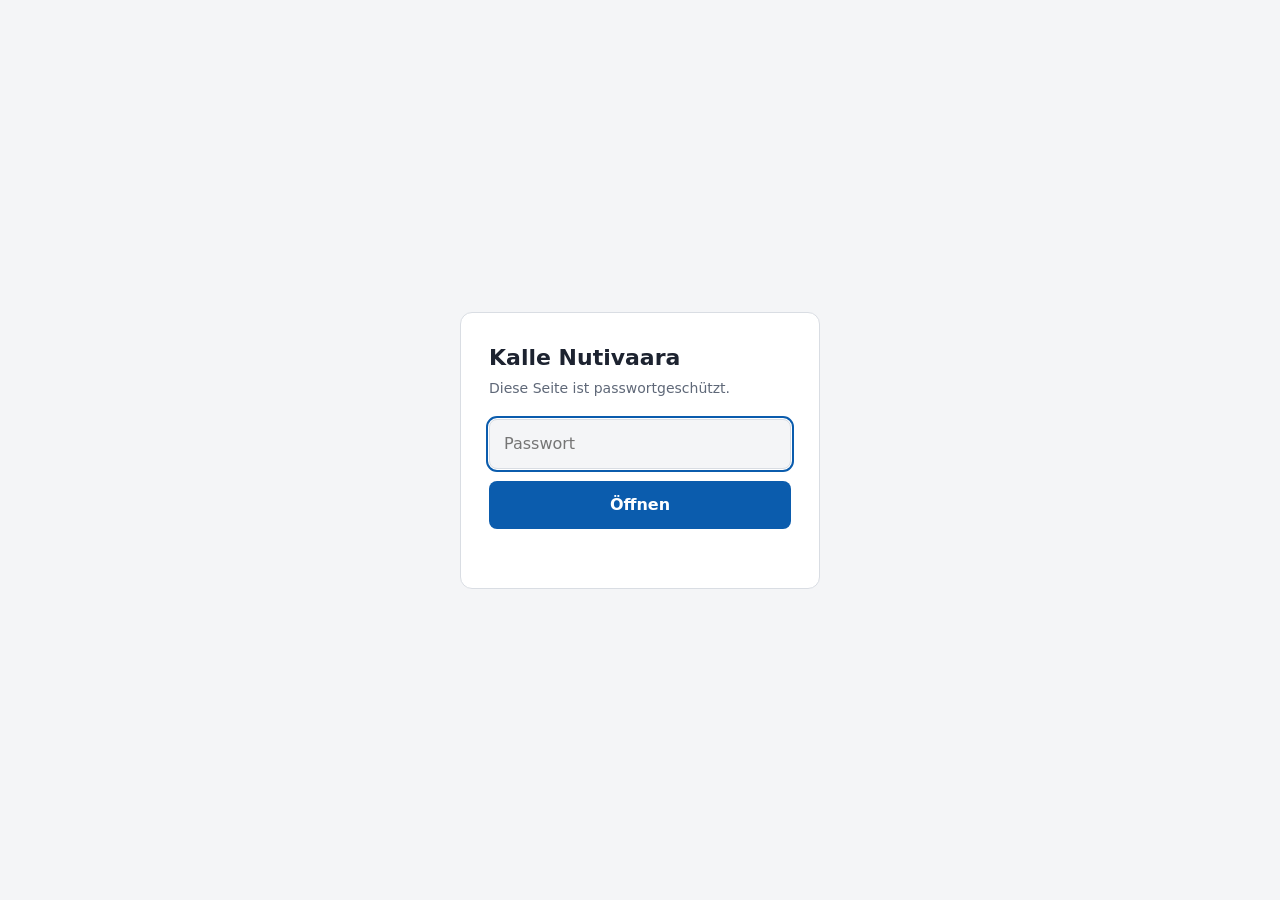
==== index.html @ b62da629 "Remove CV download button, mark Berufsmaturität as passed Co-Authored-By: Claude Opus 5.5 <noreply@a" ====
<!DOCTYPE html>
<html lang="de-CH">
<head>
<meta charset="utf-8">
<meta name="viewport" content="width=device-width, initial-scale=1">
<meta name="robots" content="noindex, nofollow">
<title>Kalle Nutivaara</title>
<link rel="shortcut icon" href="favicon.png">
<style>
  :root { --bg:#f4f5f7; --card:#fff; --text:#1d2330; --muted:#5f6878; --accent:#0b5cad; --err:#c0392b; --border:#d9dde3; }
  @media (prefers-color-scheme: dark) { :root { --bg:#12151b; --card:#1c2029; --text:#e8eaee; --muted:#9aa3b2; --border:#333a46; --err:#ff6b5b; } }
  * { box-sizing:border-box; }
  body { margin:0; min-height:100vh; display:grid; place-items:center; padding:16px; background:var(--bg); color:var(--text); font:16px/1.5 Manrope,system-ui,-apple-system,"Segoe UI",sans-serif; }
  form { width:100%; max-width:360px; background:var(--card); border:1px solid var(--border); border-radius:12px; padding:28px; }
  h1 { margin:0 0 4px; font-size:22px; }
  p { margin:0 0 20px; color:var(--muted); font-size:14px; }
  input, button { width:100%; font:inherit; padding:12px 14px; border-radius:8px; }
  input { border:1px solid var(--border); background:var(--bg); color:var(--text); margin-bottom:12px; }
  input:focus { outline:2px solid var(--accent); outline-offset:1px; }
  button { border:0; background:var(--accent); color:#fff; font-weight:600; cursor:pointer; }
  button:disabled { opacity:.6; cursor:wait; }
  #err { color:var(--err); font-size:14px; min-height:1.5em; margin:10px 0 0; }
</style>
</head>
<body>
<form id="f">
  <h1>Kalle Nutivaara</h1>
  <p>Diese Seite ist passwortgeschützt.</p>
  <label for="pw" style="position:absolute;left:-9999px">Passwort</label>
  <input id="pw" type="password" placeholder="Passwort" autocomplete="current-password" autofocus required>
  <button id="b" type="submit">Öffnen</button>
  <div id="err" role="alert"></div>
</form>
<script>
const DATA = {"s":"ctfA1vgsM9DH1+85z+p6VQ==","i":"csfeeGIWziK/Y83e","c":"b7T1AFpswYqZsgYf/aBg9LJTwdDpltbHvDgCQKNUBDdnhSU+a/MUrDeexzOF1kyP3GTtrDdQAPc1pGUuIWyIRc3zruhQNHjfNEZg97cIDjupHubqvUhqTug5NbAzIWaDaZ6VSpFU4E3S2mw8d/Bxyr/iKunQRPF9pd7gPorgkm7fkHpxWtwrd5RxSJ5uV814DaeLyv1llZrOd/MzVZoNZ6axf5JF7znoOGPIFrUJjwMIIdr5T75RKYmGq70jYYtRx0mK9MZVvYgyLprr1reBhu/TDlAuokGpEVPVNIuVLL97WVcp7rkGhGM/4F4kfMqREh/N+OP01Y08pvYyMis8aBWay6YntKsiauVnmVqA6RwbgUrAJu3GMUs4e+QnkdylH5krt5JUEgWXL8RCyR3hoGr0UsEAGMmgP4+OgyBsqfDbXTWBb5aMRf+QtvaYSAHUNILqtK8u3LR7Ee8OXfqH6Q71hW82Tc3j7w/vhlzRR4baofk9KSI8JutOxnLhx/2hRg0XyreeIxBp7gGKZ3uW86eS7QsebKDBdIfbgxi/plhgHFogBQLn69RVoHcQkDxo0s5D1/mlisSwG9xlMju5HSJPgvZ20U9u6T2G1cxLTkAuXnqojjnyFgYNqtrWJebmTek5/vxWq1oZl7hb26yh2dgz2dddfk/1Y1v4vOirDpxpVHW+GuSdi/PzhGgny/+6ElH0agSK6pBg47BiWxXj/Z5rC+DNwv0uhj3QPUke79fd+BsVrN0/15oxAJPm1ycF+VvYFDEkGeiCHRZnnd7PwajOWK7umProqtTUE8ic/yhZ6be+A8OU+KWabz/LJyP/ikBxYyD2WiXRQVOd0TkuhOn70xmryg5jDBEaZNTWIHQmDt8Xh4bomow8P65OF7Qr9OFLrOulV+5kmzTBz/AHesi5Aryu1cYqn+EmtWU/f6WF/wTpnbHTv2/ZOYbyknAA+BhqHy0AdFBT4Sp8lXBhpopGaT8BFX+uoHjvsD+S4V/jpLYptL3SJWwEN2IlO2chF0oN4cP4flaLU/dmvGxH6XNj+X90grylZq94UJvpuUdVy242Gwg5YR0y0TyX7LKmKzF+trDY8aoSIfKF47L4vzbbJCqz/22pwnP2e9xkBPzBloK5VmJvsDEwzelZ45GeWu+041RAZHl34zddwHFxRUAaoF6CJP8b/OPY+1Gqlu1xDJM2KurL3GlcoW4GFp0MA48FT+khCaIHFh+b9QaIzquWhR2L72HrOvOYe0Wv5Xh4GARst5ZszPAjG37rOB0QATDQT47umac8X8IQto0eBiFQTsLgo1JSwtx0SLnmYsp/d5m8S1ev1rZAc3ARmZOTBZo9l5CmZpX5RtwTRthurqDohqUHIokbKnM6lS5U3nTScnbZTTCgxsG5XA8oTUXCfwyQcF5dkel/b6GuWdgJ3GvRAy6JbkBrXuuOfeKw3YJjGO9C80ZBwcLEEZBAJ8MM2WYJ1azjD1Ia0ZmHF7uXq+AcRPzJbc/[base64]/tb1c36u0Z733A1juMUc8m4YpwpTvf3fvdXq2WdYr9YRixn94BJCiMn0lbFeSmbzuto1sRhhN33w82l6jmtxGe7jHpLWgisOyO9vJi/0R18rUWFak2E75i67etI7HlZZlElTvMV1SsYIo8igXaWP6nVlBkl6P9WdQxRm2V0GQQDkQzn8RGQ6AjqAX2U9uE1nycTYeoiW9ZSVhjDbdX+t2UySxJB3xVQJ0ccQ2hilWWLJMZbqWpPP1xEe1zTRq/8xEiqkJ83HiNHENCtV+Fe9Vt3EJCx0jhR/HeSj3aYN/akJoBj8UwWLSsv+TxDQVBdNSyeWADkRWXR3SHgsRYKE6tCJIrjwYtGNzik7JK//fxljlEnFofcNVh32lUfA0UyAm5zFsctyOro5X2GqAXF04gEuJOSLE6pE2ivKF9yTuWLdQvoSjumfnomqjnPKvQbEL05+kU6DdxeNPXms9058R4ZMwvFL62HQQqDF8/+dI5MMN9qCHxvnDDqaOmuOh126iaZfTwojnW4kcRz1+muXXVKTY6L+65pwhCpGtGfM9xU9Mk6e2tvyt9Rm/5lnQuAi6HwU/TrN/BoQXfaHtsFuALSXB2fDkSgpZuCrXI30/kQUg5jmYh6+kqEW0BOg4xbKBp8bbOGPQnY6B4gUMpGYMiMxz/h+aQVBCbvcFZlAqMzNyLZX/l7ky7a5hA8Gr0AymJM79s+BrdsXmxDE0Ymwqelr4a36Lj0cG9Z2OpSMlI4sz93xvj+IdtYMJB/DVDzCkNfbwYLs+cTP/vDaZ4JybW1eyUl3V9yMZy556Tb7rcQkU0Q2PsLqPUtZ2le3ybFZ4NUFi8WYfW+kcEddO7e79sSCYg4zeGjnpyK61+ecBzn4k1NQMdqPlgNd71+aroHfl/8jgfDI3rzfSdUIqMDrBV8zb2hXc4ScRRDmO+DIIs38URvl3G84p5yU1S7h2ThzKen0sVHasDxWjgEb6QUJYw4GVJsb9qzjmqpzh49RlfeCoIJFLuNuOf9WnyFOh8GZbfX+9DloFW89xgZh7Z26T6VDWs1dL9u7eU+rc9vbXqXCIClsPrFhzvpf1fzkkzGxnU/f5lWSZv93eK8fx1MAdbxDNDvzqB+VMjxWIID//HlUD0o4o4ZxnVEiQ1s2lUfRIt2gqzibGhGqRuqW41sL3WLiNjfKPPK+zdFyg2l2WgBlUReZvlZhSt+g2YvL/QbHo7gAaxhME/3AiqAIG4B6Jup2MKOp7vm9GAAJL86LAERyKP4fqIV0MwmgOd8/KFW9DNgLZC4yWe5LoBuXDVsJiv8mBlx0QzHHFsKwlMC9yk5oaJARxiRuwNyEP3+lgjQOW2eQPPoD4ptO9JKYuX5QF4Y/CWw8+pRV1iqgKJ+VcL6iLuFVDP/O1RaYs+VNJ8YQWC4i4QkSlQuqTnlyqP1FVt/KiUvc0gyJ/xIJoPLVpoGrfKK7UpewTh4LUD/5Qj3GJvvg5ENZ12EjbWOFQ3cyO8t44FdgTUtxa7MoDKaOPHHD1s4ixTaJGL8wnlGbhGgXFZpAr6ObWf5Aekum8nnJBZ2E7uzfhO8qgnDKK7wTZkuFvKuQY6cxarnce+fRWE64uDc6b70d5cFFLagV1WugHSYiTSaYCUCfpp8mUnU/oPDD9hLJFKbf03dGFSCh/[base64]/0Q7sJgvV1Hdrd7hW8HS3+x3oWj68z8dcfREd6onIQdlXoPsmwvz9ydUh4U+2I+Eo7wsvw/leLQgbcgAUEoMihfL3HccA9i5lmxdIGbiVT3zNvJ32mGFkZxrdiibgG+Tbq5QkM9RRZS2klwsO64ewvM2hH6z/7jSvfuraRbmWwmNb2bEkfjBWd+ueM//HQsKQ+zYMVuiF0t4AaoWPgN9wxRpfIlpIO5hkoF+xoi+c89fdKiRHtJS9A8v6zeqsr/rn1G4cp5g67kixFdqZq2/bKqrV8tRb8yWV0FyUpZju0RtjyB6/X7q6jwIg1khRrUSQZpxLCSKiLAsSGA0Q6kaQt46tAOg9JdJWEQyYJKT5GJEPpp5qV8xyjCMYbqliw7Xm8xAJRW5GF3isamQ2w5HGooVPt+z+VtE10TzH7sDxKch1LGlA/xkea3YzIMmCFW0ezU7uuSNQvXqfPxVMklOZAzJaFbnAB4fYTOlIR/FXKOQyiKAoLoRL8RVRHbQIgrIa7i/NxIMzGQlLVqsy3FoD1njbBJj38Q8cfbOWkCDAPYxbmlnOYiDm/VuDNLKuwuHhVjYRA4IwUvcOSiTeGQ8fHlG8K5Krbpa/6ws00ge/PDcHih3oO5bXs/WHUVIn9HJ8eR2k0rWI1jyp34HPhTVyMtQXhEKnBasU2OaKAxzpRJl9vQcIUNjD19i8vnY2oObI/SKPF16MiXQEr9i0KQzwiOG385veyIXGhmMvOvV+nHAyiO7G7fM581/1JkJvhayErMAhCQBJ67jxPkC6nbYDFFXlk+25GGJoIqPsqUhakEaUtUjDs5Yg12uxpxrydgFuLfuzM/bMnaTr7emSylpAF0XYJZQGPyTPmeG0mduOXXJIXInJX05EMSlKgRn3fuJrbZKgHtkQO08SonLvgSrvdcj5pBa4SA8FK8J8U6Buv7s9RyftmpVcbCsHV31j6QZOF3/25LqFFWgXbjGSmdbj9fqoA4TjpXmSp8VQ9A+F9njnDrqDlk2iN6GUCXMuXLYxdXDDECEmiZuxZsPvbEKmfl2hDk42BFGQeU85rkiaRA0Mm0zx0P5OPFGETGH9oLhFY/0xtcXuCF/cvmjnyL9S3V1sljXCyaCUK5iU4KySkL1zLOBqP6+N89AHCFD5zPkxxkHMiuk8HlK04k6t6Pw6w/07h+TnAd9bcKNqXiPpu4tV2TeSAjnTfE/a12qk8DtaDLz0a0n6w4B0hWg6DCJE9sq0UfWQSyQjTKea3xa3kBOmx8GKXVcU/ruDg0NAvo3CHQUG4w2Ymq34UegmqxtkGqr61ptn++ycsJbWSUUAHsRgvogO/fn1KjIszShCU49iTNSNwB/PKrCboUQ8x1To6O85EepD1ij5KtvZu/[base64]/9PdcFRgB1bQL9fIhG8nZRQquG/CQen8zDDZLHGU7pedL/QssViheM7dWeQE+UlL935rl/eTHNwwYJ9FCbPnrauVAzHS++H+AfDlo78kSqsvif3JU3P7Z1WGWXTrQaIvLzNRuBZ2dgg3j1eRo8S+CN9MPZuNG//ma9jZ1V/WRc2mka5DRlioYQ6+oOW9f+fR0kvcCr7w0Uj22XNcFvvpzch56UQigMu7B8mDUA4adVT2Hb5yL5H9tyvr5uyM7zQGyodIPeSyrhrmafuEV1DX9pr9Zw2LRQkhs8KQLD8U2FN4F/C3YxtFYWH5k4ArweLS98jbcJqWNYNucxIoStPNqJjA1LdLCDnGGxQiiRchqr7KV+ysj/5kZ6T7kNpepkVQV92arDy4DG4HbHT3bCWD3V2g/vaNN1xpOn2bSpkoOXh1xCmprCI+WYPBg4MO5V+t4MSsrGWSdzdcejMG6gTW6eZSiJsTK6KjoUTRj982HcRjzsu0L5ilZ8RV1axITSVjo/wP0HzYXgDrffumuQvL3Ex5WmJ4UcsaBFFRaTEBGUacS+CC511jjt++gst/mSB6DGNpbM9EmE/tfoLS7TuMtRnxDcDqbrGVjPYyOFNP2074vFkVZlmJwJcPUhI1JHYVnQLzuqAVymwin2aWW0IK/kwIl7RccH6z8QiYavlz6/eyqO1vz1nfJBiYQZZIc24i4GkiMFA888Q43gtYiZUbaeFxTqo7ypYIu3qsDv/Yh4CcqesUIY7gI6frlS+LEh7RxEkYjgrWD+a94T7OQG8eXwqef/FOyk29GPDHUmkX6HOaNbscAbQEUu0pB2tOZmMoyNGRvG95m5lvbLNCcALZHhQcSh0PS8NViYQ+mrSmWwLLFHRq4hKJ5Wv61Ig2dMrgz/l5HVGBH8LQ/c2vq1l1hc9vjBaba0dEuw0DWGQlIZ13laoPumPPCefWuXqe3R7JUjkrDLgZpffotC2lDBzelJqXrL1/+meaJVYkHTl5PVI1EmOiH+Vl9qZ5kY0Qy6tVgzoUh1/a93OoQuK8t3HKPlwktrag5ej+TJLWUbmgrwW5pgzp++r/gi9eh1YDUIWBcJbJJ3GKD4nJUsb2EFBq+A0zrJvsbb1F7UkFSRrn1XMkHE95JgY/SXR3S/[base64]/0Br5Lp3SdfBVKbPAmHSFLjhuhXz2B4ImdutdRmBCkE6g7vSy5FV5ZPBiL0xIXUyIIGr9ZBXBQ8FrxGFHkzOBb6s0sjGEIgtTqs7T0Hf2qbOHQsZKrRvjOvxiDiFQjBY9y84EV5jbK/mwruGHmUIUvfSd/5X7H40V9Qfr6G/3Syi7oKo8XfAjYNIJKWZSq1wO3y1sARxpWcocVo4Fuz8D0YIkxMYkjnE/eXIaHrAnvKs6cS9aXw/z0xenkkVOX4H5+R7K3xpzKTREZq1gdYo01tryB/bIRvylf+hESjSvpkO7UOLDvmAF2NhTVnMz3jZSJOd9vSmw+CmvnwRWa5BEquLk0WeCV3N1t+1Jcqc8YSQZk0EB5Lf3wMt4nrlF6bIUMaqQR2iReI4EWP/2dh46cU0D0jq4WFm+NjnyUwhnNgG6gyinTA4ldE3qI/20Ms62A+xOTjh+gJbLAp8izatcYT7M5DJw5OXqxPlFmlmIZjV54pJQIbuf64ZWP1VtX6o9Qll/QY6FlzEEHRsy3BaDz8FG3IUBOlk+pCv9CdoDsIuVVvwu8JEiwxlINi9cUfJpWYmNKVh02eHb4pv9aavGO3bdMFRNBc4tdU4ekzcltdkkS8hob2HESaGWsLTGfqTNDRvSzd68ze2UhVUutYLfwpEE7r9KAwpNAMzCSZRMwcEWGRmg9XL6dRk4Ub3cujsCZldGq/1R0wz+C7Fiexq42IEqRLQmPK/VoQggNqBWD6WyfHGMZmZw9zNrh5O2sgYcrhZfzuaARnNDnkwKFB5BaiygyJjcNKkxrmnnOO69SVbPna+z7Trakzzu2GWLYfQSU5xrOqZB/2C3wwzRQBk9Wr3mA4C0YGLtxwxBQg79KPsTQvILCR2+tD3DbU4+imumL2KoL2tVbJ/G1KOzWYh08+ATS0XxewLbv5N2ObjzjjQuWPl4XJ7OFeWaOWjcne4Kyg4ub6WxDxjRmrBSrdWjakeTdLcxU5239XaQyDu9xMVh8qzDrCf8Go/d/AowtAk9FrUueGkeAFCrLTSSCOJK0QLdNuodta9T3RiuAufrfujoRGPOSkZgNLesLi6yLbesU5HVVqxfyFJTaKiPRLX4EgbPqQdPzvy1iH2mW/h5CrRJ2tUl/jjVUohcjrTbdu5iZFRmIw/nfbRg2k6adOeH2gdg6TWWzV7kyl5pylzKE2n8eXdjiJKzXpMfjGPx2bXOx1lkVrKuItsWNUE3emu2eadcBsqNJqKlT6raB10BzDUOjHbUZElz/D9OsJrj1Gv2Y8zchpluWQKKKjApb8L9PfzWiF7FtkYlI9WamR9f3FtCiCSzWKYy8NBgY7yV34+Y53+kZrZYoeE2s4b8IC0K85QOOD6EqyXUrCZEpAsw/PWfUN9L6aRo0nIanXCllxGEBa8Q4frwNELqyNzNVVWlDVJMN97AOMSXltA+ryNuFSSMTd+7bzrgT+wl2gX8ycB5K8lQdpEyxM3bj/czz7Nb341+4CLcaHwqsn3Wd7A0Gr9HH/QUZRxiNQyP41B4tcCoAqeNtTl3FVqHwoSzs7uGue6tUHobs8FWGtXQbm9o3Ae8SDP4n56qwsx3BZ4q5R+HQkATQO3q2AMWPfU/OeQWSnCmBuToTfXZBHWvhtSeehnrcFCVucoR1ZrY+9L/e/ZlD/aoPPRk9+C+kMJE8K1LuaCFoAz5RSDDlqsoj4R9paCn2xsWJfICUXLuqxpkh23HPuNA9KfuMuxxYS6tTl0h2hVyxgtT2MzEbPXZToO48OyhSKqE7xwFSeZr4t5lfvDbSFv0WElPJKW6vBJP16bkNYFlmFezI+NpkDJgQek+QZJQ9x89iXr2RDlBP9A8UTFoKN0AWlXdF/8lpEfoTTDfjLW7LRkeJi+HCSg5/aJPFjNgPfgdBQhryL68bUYeXVE+v4LAfbO0MawMXfqxXtr0I4zGml1DtRCbYBG6uNt3E2ZwoKHoCYpiSzqhU3v9XNttQZYB6GAwPDv/qm3bCFFi6wvWUAbF9hvve1mvWMMJlknjn4q0f9UjUCfVZx4H0+bApBx9z8tNggPXOWkYoMfjB9r4s/wrD1rc670kUTyBDd4SwV2Eq9ST9IZ/yxN1xsDZph6Ed6zZqyn1Dz3v0SMd7jf6h91Oj+sKCvKxIFMb8looa4OeTW//++KmxeST6+L9n0qNRzBtYHhCk0jEsbaZT4qBhjLpPaTrsq937UAvL0nxoe9H8QEdVM0tiRDDotV9dU5/g/hk8ZSAKdxRQVubtetC6oTJbTEusxk2vgW2uyXWX+96kthCDwrWhyAmvn5QqZfv5SOnClq7MyXKwKL60f+XAzGlrOXgMkhqb1hXOP8aVnojpD5sMifxT3as6FTj21GDsx14VaL204EQ4bY8DzR9L8Fd1cCyERlv9HL/RVy3GofL+Y15eXE9aLMfw28TfwG54E+J58Obtscdb0GgnjvaNlfpR66NU7LaKYxYQgADZI5OG9SKH2YQdrSGtWKhbanQwYtfdFAJUdlwWRsltg7o8nMtSEnwjr8yBdp/D0CNLwQUd/c1GrqoyoSSMcr77U+46A+RRbQsHpnTgMhAlBklANbRoPlSQTjs1kUPAGuppjFPflTtYJGRHutGh2TrphAQJw3YC/6uY8Ap4sqyu32dKLKMVSM687/XANwtLF65hZwG24GGnqu7+K9s5IRxLVFedUqcO3tuL7ya4pLDET2K9aZKDsWaiikE8pSisMTjcOP+jiQo/8Yjbc0xkMskSyfMCG0ClgCKYCns9IzmmTU+xhz0IL7q+u2l897zTgrox/JP5vEMmFLqMzndF7xX0wqqKp88bJLpd4LLTAKo124ge1CfEshoXi/f+NsY8LJhEGLDN8UxD0bKYjo6damTHXO9Iq6unzOvkqrMJmxc8OlPt6KIvfRGklY7+NxeB7aLy0q4U6UfzyMjy6vCR3Cp/yzhLGFu3AmWpUyyCfjYeGD5/QhzSUix0Q9j2G+p0aa4WPy4LUrc5n25Sv9Gf1rTsMo6QWt/CNvqZnLsE8FN/iToGRzruTzjRTIN4DlhIeGtoHzgGlfBPkEsPGs9vKK4aJPd3DXHTJgGYPCWR317+to9o6N92Ems1XyASWOk1B/LDPndy+M+uELi0PGeCG4rbhNx/ZQaRlb0oaNhyWDiB3xgMs+o5t201KgCo9Bte5qckgMurnqWH8WyiZQHE55UqPvKqJrOzZcDzg5rxgOcouOMj6kdsvaok/v2cM2za/cDah5reiNh/+2F2Jq63qMulfxJd17Ee9ivemdI86WAVfGuCwzs0yhms+tPnlxzVNYg1lIAzzP9oWmBsWAHPHEbwduNl9vDCFUbaC40rzFQtmMFOa0uPcBCc0Fzw3m4D6a5Se1s46DmtqGoLmtjIeAYx7YqeVbo7+V/[base64]/v5NdiOfnhfpKo/3Bl3cNGiB18WPuewP9sSQLDexja1xtYwQ9hh2WVOMKD2j9+BbTrQBqrl3bTPRiusEOKoQWhZKBeDrNy5jpBtINcC4g6U0V203xUfrdnVEQmaY8JBsKjkIgBlT1qq/7HK/IVIwaLOGN1eEMFZiJmNMayZxGDziEdUjMkpAVnxVa9Hd0ECgd1OkocTPa2aVdsUsuXo6/9YnupAUcbeIroZs5XZt41wRzQdrpkuTa7QBWD9wRl9f3uDgmwsQJNpSxYNNvqu/N5W8DPAb9Y84SDsotQpWMAbRB8h9x/IX/0nvSSlD9eHcZZb4ZH9BPElSDMz9OCCN53gIM1NFoa4D57nHgWSheVxc9k0oJiErFrl0QfNeEUFC9+amkoVXL9R9u6SIK0PJzrBeca1jIxbNIptaLClLD3N0I8TnD1ZTmMD1PWcpIKQ2SG/+++4npu/Dz88PBmieqJgGvuzEdozktnOpSO/bCstup8DFWLGFTwAYDpV1a0eSTjHbc4DvGA6nJAmK8vB51ooUSc0a1UGLd+ws5OYG4QSb/klaCUUa5qhN1tJwFsEjlIcGkJqG3xNT1jkHIOVsycdJCPqOG1qDLpKEV8JmPmdPySjTLVt9pVZslQsBz3LCMk0WLVAvSaQISCQLbmmFurLeovIzq9SdnHBv6I+QywVESnGOcLRFCw+/Fg9HODoDjukkge/gcnfiezjtKD3NApdx+mFsmCXQnm4O919JoBQHIOLg9t6O8uLEdULxc0inXRNPHsVse/AUsrFd/zcta9j5J1+C0GA9ZnN5VQbo7ac6LAEI9fAAwEp7YiZWhO+ZmmJDPobqEdskHLVz15hDCFawy1tM5oz3stb4VPaRYj0M09FkyAT5tbJbC1gjQ1J2ikGaG2wQxv5XV8sWtM7wQrWM1xTXHzrqU1JXlHi+0TGS5WDJeNguwxI8j/9XCM1dp7yi6w+rUlR3uIrI1SADaXWDhGo1TBTGhxWDWed/JNofU9h429AQ4Slnsbtk0ELTozSyHeRcJwH4kHwkfIm82vuEFYca/KA98F8LNjZtv5w3Dj2/HSLUinPFnQ8RlA/AanMZI3s83sIcxSRT5bYL9/yZw5v4J8gJTiU54XuHJbiErMmfq5pmx1puF5mX+3NGECoEGBNWkvFULFUTgkTlokaA27xFCDieh3AmZyozPP61XqHZRmBH8Uno36h7CKBAoGMYyXeYCJzpEWOZsovbJQGP17MTD1H1ZMa8bii/DIUPFMDtNUoroSVjPWl5267ciZeVEW/QnOvRx6PnQSHnEHlVB+J8XTc/aON9aIaTL+fCrY14wCZCo2RpZb5n8TB2Zq2d8dvwV+gbv0cSkh0RlH0HnV8KFyq1o13Ipl5Usgds6KPFcKWpfT2kvw7lYB8n7/ovFA1IYoeIPBIjeMo5XhtNv7wjoRJ0LSKWRVpzW4yREy4MRHWQpJSCJtrmrkrVnerXTa0mX3T6jGgAvRPMqDazZATp7dZo9TsBFN/4vrj2ThNxUOZesBkK5pVmF4JrBXu9PfqMFAZmjEuYGI50uB9Y/zq2R4V1tWJ27KdwzCWvo9EWkt1Bx5ytKSv4VoLXDl8VdRdXb15gbqHkf+zXqkxkfZa+zHw6uR2zJLjKIpi4M0MUsvTnjASdNLqaOzR+c1/gur4k7KokW+H64pbXZqfco8wpOP3rBxVOhIkVck3laGXKLOhla9aCFeq1kToWU6FrBZi7Z+ap8oglHA7du37hh8oMsbrMXk8H3taPdRSR/ENdEqiJU+2Xaoaor9ZIlLu1RcAD+xnB6eEwImDCQ3eyfCX3xw7iy9pBkrGx5+GQJhABN+FuwMgmWY8Dl5mdQFfM0xoDGRd3HiIUc3saBOqOw9ZBQZ4x+BIQxldoMkNrBi/1ujoyXnX3EM7rXvPd2YXnYXE02qsTpoJmfntL5sGYB1FLGpSlfd/kKdA2ylIEJKBXr9C1v765kh+pZdTB0evm0Dimhh/r1CfneBzQaZ1EvXG2U9I8hXHI3TCWMtcPpnz0MW1VW8KY001bgQibmaNXopAQ63KVYd4MjMTJDGlyZy0fzyvMGmbmYDp4YO7XXhU3qfhVnjbbmRVVTjE0w2rBzxg8RbCbXoTvBjhCZfqhMxViJD3Rmd4//kpE3z5MSeJcAa38jKMfRPpD7jbKlxByqI/jWWSP4oMdZzfRR1/xMohyhx6P6yCjRmFAoHG7P3K0SE8pPNxL25UGTKiUW3PpbMy/0udDn2zAg41sj39a6nguMW68xyToxp6JJTbeZRgPpIveOM0spookvHErZQRDO4La+ZeggkeZvYp5pD4HeXG6pml1BIREH1iTsixdkB0dx35qZCHOpeduylK3JXwKsqJ9jGLbbeDo63F5GXvxKY4RTJMv/[base64]/6typlTfW1bJKEK2b+Lr5xlKtjvEMzRFz9UW/clzlOH2oCx8Vu1Dtl6Nx5xkGp+iMdjNb4o2NAHQBIKLScZiKEnT0ZFHLI1mRSr30GY4I6yRCf3rOnis408vCsG7QyG6wn2i0Cfv9EMpxPDWxbm6hniDeTWqbaX7qOPbduhX26v2DQTifLyJD1LAITaZt+aSqOF8nnLgM60LWP6n5Ra3etu+5dxel/WeyuzM6Gz1jb8+rcqYMohEfi9b8mv51pd9ADMUe795/7xIpr7xJyilwEN5nv63RQ+Fzpr893PR3o+GUHDVjtgGsdxUvnQa5EobHWH87Jqe+c8Oomxy+6dLU9Vpx6AOE33emMf9hhpBwruqzYIAv+mfY6ohrOEQywhXjQGsN39CKHsC0BF0Y4aIbWu5njj7zvOxPPlGp3hnLWhpEcAh1GJIMiUGRhFL9j+OST7I5/q0na3W10VNbx8BoSOM8/cC2MY10/NjsB0xR8qk1dAuN3KTnIjKXvaG2wTUepHBwq+dtvFOoSMqP4Xa/jMYXJtQ/oAGki0S4GKC93urfvpftyZKcozk2n3kE3lg2QqP2Ll3mLOOUr24f7csHPpCPrYS/quZxub0XzqQjBb5SovfpJeQLCMKo0iydQD0fizCkS1bWvqv9+cqjroUbrevYjAaCrYASqGqOvhr24BV7uOkEpvWHNVRIt1XkydhmLySMha7E6fYVZn0sS1CllThNwAew3+VVqbe/JAnWCCqcvhzU0CoPcdr7J2lTt2nLaFE1UlZntm1oJWzrwNbrTQ+dV5LiU4Dfr2lVDnyYdWkTqsyJoKqalG2DoB2m8W02gUYjkC8kZt13ZNzCY/7vZ3AIWRVqyKlLb3EZ42ZQCHl2u5o5nZrncS4BcsAVWPRqjmshU0Ua3ZM/[base64]/jlCVdFsAIXhcEl2t4TX5FnHqOCU5hjVtk5zwhHYUG79nJ74FRIGSS7BYCqLDa6mqUQUbJtJegV6xu1YbEp2JkaRpw30uLjUKacY/0NnLECS7CTxAsfU8/Sal+XdCVZkhXYz7FA6csAA1/vgqykWGUsRas1jxqG/1kab2BDAnTFk2T2hp/QAOmsnWtJWjY+KKvm+gDxlHsp7MO5CKoJ89thSDQ2dep/Auk5R4n0/liLlYW3LKLynFcTqtSTo4BEthYHju9Qe4Cznu/rlv5vYfW/fqKjL6oslTHKwgFXVVSW0+W7MPEREZFYG/Pg7KSxmtt9X7fLdt6gWU4h71CSdo/Fd/u5uHzkIh98UnCEi86Z+/E1XcU6T8btuJcpp2mCn0jcDE0P4kfoDjBWiT3x16ZPI0R5dRkJwvAom8ntwQ44gvIpnPPbF9GHBmKpqBkkhLAlu8Hln+5IYcEFkwNDX0icQyS2ma4CWbEpLubDTbqQXxdXYbTHVeQaV4Y/9eVGoUzelxKx53fvvfUvPBHVkb6tTBPgtmu2HQLpC27Z58NpTFJqKhmCtFACGyhtox9dz8aiXyKR5Wb8+kkzxjjKMBC57KMeQ9aQ5t2vgopbcIhdzo4Eo8HZVQB4SIEb3NL1RU5q5es6AN/mDJTE/52ZPPmw9VseLdq7/N9Q2KBE29rz7tQNYt6Km14zXS/9rs5bvUsElQ359/yTiu/9XSsWeMV4OhZBDVdYI6btzYJPrWv4xMgZ3ORRHhZKqoXGchp4PI6QH6AWlBNdo1OQvWjxl2Nd85Z5bnQmlAyrTVfqDZKDyZc4pOTJcSxAmnVgEVYa9vcqB+5/c8oS1ZFym1K/VzdvnI9mVV2kjqxE0amwxR6ZioDb+UKJGLjls/y29ry9MiNWom8MWlt5D52bWYzMjtB9HKr4jtTC9jEEm5o7HAbx2ln7AY5SmQ4mtqixNyVpXjhyzSrR6BuQ7NIUnfUmxcyeaMTQGj6mX4yMUa+V+/[base64]/Y+Glkray3eriwHLTQyIsAlhTW6swrzKk291TRr/tztSuN6OvlPPCac5P+Pis2MgTgHn6obu4i/Km/N0HEl6mC1FFvpx0dOaf1FKudDFdLt4X03PBcPhlB9oq0oEWJC5eb87eztg5pJwpCq4Kcte1LlnnOPXnYjji8OxbUWUO5tV7UKiu9m6/MZgiIvdaVVrAA5jVcUJL0MWxAHNTJCTv/MRy7dk9pO+a03MGkPOhLDOOLvjeaHCrZ5CiFuK5iRvUtefnHONN8cNKMqFnkBayhykPS3pNS1RskidHrz6YAqVJMM7fNSpDnYFRJDje00i48zmyFWn2SmxsLclQ42JWzMXf8pb2x6WAWFXQqDvdEHlq1bORMC3Zky8cuMl95LZ/C0IwIP1wphWDKWmWDcjhBe1mrvsch4NMhWUfnSWGZDM9NQ3SowYuUlj/5p7trojuuD8ZcHpigUznCNao8lLbqoNk1jRQBaFRC90vi0V5m+IxxCtX/E2GmHzAfIrroJpNcGy2I6bfJs+1Pm+oRpP6tehIlfn6ZssNnVvRysD6ZnmbIlOMLrNJprmmEvijE8017u/PeKg038YWTHO3TJvm/6fsgxKApwHCbfXQnY5dl+jGL8f2aOpxZ+9CXrExIVk/mXaJUouWkp4cYkhRjKoqtVdhEXTwf1mGGW8jHVFS7lOVJC/dkE92imrMhyRS/Dl7wOENEcINDxKz0twouuzF4JBTsLFNYECBHNvAe0Uw9Ikw/dqv+TyrDBKcJGwbXSfcnWLC+TvGxHKDc27Cy8Zo9clgX/0n99JMWZBodFvXt9DXIMVDA/LY2gSg8P5Yii8t4M0IszoVIQt4+WYkMBwzW6oCMJPQkGNIYi9w/WmxFbcB9AqvGwj+7yqeKibuMeXgmmo/F1zIQjZtLJ67euXUB4ShfoZ+ve/yLUc2cbJuKFkakvhEd4Lct2VqBOCrNAnLG42n1eXIzXqfcHoUpAd0yPGXO7jAtkV4/qjL14tKuW6HjDmA+rk+iuL3bKqyHTyLl0u+43Yvh9ZTfU9btNtLgIJyEgS+tdVGGGDIzDoWanACde0uUe9R9TMEc1hgkWERlhXI7vRng1d1FUy6whpQ6ippgVTuNOCYm0j2WisFrO+V32vYCU648rKBJv/Y17sI4v8ocLtF1M9Q3Qb0ieLRExq2jRh90dy1HaM9Xz5SDeal0yyCXPCu+L01N+ByxzpVEt0O7mf/EADpkrnjZOhow0gbJh0U+/SokL1HdWaAswqZxZm/Vrd7iT2gDHQFETJbCeoSH55GOQNTuvZK4gzs7aBOmozKGIsLNnwfoMsGFF8qjS6NU1J9n/h+FGoZfVqj3S4XwzyqbTgLpa63O47WjZ5tgosqSoBKFhdyW54tenl3FXmx+ioVRPZ/dbjKtjoRFKCwvRWo35fabSa/znv5I8TJ6Tw2Bo9qqq20XE3mTyVryASm60ytoqr2VMFPT/SapL8Sytv/WvhDI45LcavejrSCyptOEADrp8Asu8/uzS/VX83NK8TvTiFyi8j6fAvVmJyBxEojrm1a1O62oNDo84bEl5XhI3jT40olSBOunj7I8dndUem7PviyYFbV+CMfAsKhQF0ev4tjWiyDDRN1IgNiG8D5Dnvtt59JpmbR4TFwC7UhT4jse4we+Aipl8RRMyArjg/P7BSSFFZiF7J3RsMuvMIYxSjwTtl4r4bkNvNXurYyRTQ2B5VJaMesGYP1sY6lrjXPFhwVHLXu3pD4b+Za6MXtT7GPdl4JYUL/+H+dfKVqfwLyPMRcwslHggiWE7E4PO5Vc+pXEm7Nlh4Jvl0AU/JB7RrrF3UVL8XZaIyYWhUxCEiiOxiK4+gQhq1ly9XuuktqaBSbsc29qmQsJFOJXt3oGBP02dkdxidr0yAFHFAlvwopb42n4gNGDfE5ciE68kfhSZqGRAWHTHccC/CoeqzIAgu/PwwzU4eb5enHNuSvZ3PvB57ESZjLRpBfmbS5/GVvXrmw3wMVGRIIFiD3TB7dh/Ux/p03hfS5Gebmy7bMAas0gISNw3q18iDoFTtf/DSe48mdcBL1f2tN1R4LCWaytOCL8UGV5BrC4nGXRLUPWzXmdpMMShzvhq+i8QjCTNteuC78jznyzJfKIkUihcJYBGQJoleEZ/LHcnAtsIfS/wFfbQqgzsdNwuTHbOwy8pkCo5fPs2+TU7t1y0/[base64]/QWuWpMiNahGgcOAe3WJNYe4l9+hdpjDEcnPuLehsNCVDXsfkncHfxcZbZ7Ciq3/X39G6ZrCFzw0oXIdPPHRqTxhEDWSxCytlYCEoog5HXc7gDbC1AeqjGfHjBKSqeWs4x+RBj48LXa5+DZxxLww3CYZxp0bYuEtOL48NvW9uYcmy8Lcjb7cEdsxUwiC4BUmv8Ki2IHzdcZxEw6FVm/Ril2fXg9TrAWdQ/[base64]/9+9xKy+obQfkSrg77Y4dSRzGWBK0zOlySZdU9/[base64]/0c7Ev8aI3iQNOQ4l2sAI0/kGT07VxGC7Eyol/rEdM+PkyZT7/FnuwOma5zECCNXSKSI1kJjABarOCXAg879kgctxGDqroq7DdSCMkI6wgEJkniTjzp6Jl2vXTfOf6Bpm6hnMY8v63nqOrXaXDmIXW/jv+QWU9QcXSHRi7uJD93s4ePuqH3Bz+PvxMGmK5Xx5nUru8jQ9LUFCVFLN7CngETMLK5PmEzpkZFBnGznW7AdzVQgRmwDueWksPepQFzAu0Z+uuSzcJynon91KhWo8kYvMWQ0Mf5MMuc7jxkQ7wI/QCTAQShk7f7swHeoisRQt/GIHHnP9zu6DBfT2wzIBdH9kIKknw22eMctFMndUfKPxr+N63Yp/PdkGShK+/jIOwIr3dYkhhKPcaVuosVjnxa7wTxvqjbODTcvNCjaJKXOxdbxelnKS2wJCajh/se/Xgcngra6xZT7BIhFF/ihp+TgQrYvASv0Coo8CBH8MdyK/mJwISEDko7MLM9Sit7IgfCq5lhHfprNu4vZTP/lYupO3c2IO99W60nNhzSR3ZpbwlFgERHCjtnOl2nArUa+5VkrTeK36mC7aqUEG741YoZzXCYtXYgeCTvULNVIx9bD9KSdkXCGGrIkjZbAFQkNoZ0J7HLvAlNBmqV4uiRfiMY7V/03qgj6RAGe9Lo1i5C0uIrzJPAo7bWDZqWd6lMoSHgODiR9orDys2nWKY+cr9Ff7YcmB9pN2RN617JKDwnw82K22Bab2DieS+5A88aUAR6GP2EerTy6ReMQxi4NNQYtFj4/wEbgILeFest01uwR9uHqe052Cpfp4JDNBDoAJhQbBn5QwDrgI8HpUEA2et/gTZXYjLsjznhGcbdb15G7Ou5XQwaC1Ddo3OO8t016n9nDUKmBlX/B3WGjAhd9qhyjBaUnfoW5aCt6aKZi5PCU9YxPm/nPbOsnkMFK78nCiriaur8it/xkDmZg/YfmDlb+hPWDSr53JnK8iTrCsDoD/61lr8jxAafs3CMhboWmdStGXwO/nKMxSj/E/dRv3EGbtTL+klxGtng2fbRhgZJzPAZyqsUUNWnaPNbx4fT1UcTDDGGJ7DPaPjuHN/vOb1mTAMdN/ONcZtykb/Q/It+Z3L30XU5PyL3TqxTWy8GGDZsvVPFAto2jhNR7Esx7QDJw6NNAfh2xSq9J16jvIx4E/fkljyDpv19/S8mm64omndQh9HI+yIo7PFnMAvPVbP7Seu2ay3GPO/RFVB/pT+nOMkmjf+ZdN5kGnjicOG13CXcs+NQYBYMuh5njAxGLlMQiEorLjNwJ6LsVJ7sVbIiEUSSuZltsBII2G9+mZx/Ki0nfLaeX8qywB2VRsSYi7tOFfaSX58rkDlGoKF/imkujcYeatQ3Wwwy8REsQrEGUabUIVgOL0JBGxwBmGhdo3tQkb7qr/aHhxxU8edSMdFQmqkUJZIhA9JNenAYJsN+nRLCj02Vj+RSFbVfa2GTpobiBp8UEvWfKrvfvTWphA/WH+gadN2hUTXXqEC0X3X4aPD0bf+WgLaff7wVtHjuVZojqPhbpg/xRRHoW4INXpDklrirM6xbyAGiHrg4AiK2R8CenkFXgh+wvybMtjLTPCW9zuzRCB4rzOt5oh7lND7X3cDCa7PM379xcvHJbvPGUhUQB5ZDnOI5v8HhLHnDShVdmIcxzuX1x6TODBV2p/zZrwcwq+nJzQj1aMCd06EfPTRl3Aw9pq8H+gehgGUi4yCXKc/RLgPh7S5VoEWIAWV6OhqPyCsIQqaEpgN1X/yRLaA/qRxmG41dJfMNpeCMDLeT4h4M2ul9Iq3Ih49xu6RDNC7NpDSgJqV2IGgMZv18qEjO/PPhmTTq7BXQio0WUud8VPa4jlmczCXbRY2QjOTLBTgDGLaE8HmoUmqT7n8QvPZXOSYNK9BJA2knWnXYO9lA5xy29g0s3NaobBKBVKeMK8DjDQIolbpv9Wfp9fS6Rc37RkoirgRDAP/m6RH/vvSQQjeZ26Vj5AryC5RuI9DVfQEaLl/bT5J9IY+DXesojp85i+g1yGOJgzuXxOlPY90oHNcwuMKK/ycdkpocd6ydk1khfWPI6SeEKXFZb1d7tuWOV3GXfK6OuemWksCaKBxSJxoryhp5qAZ2nhwCISANl+KSezYhza/iFJHEucHzIJJF10X7EWSk/IrT2pn9E4Ix7TPglWEDKYitL5AV8DzzP1Xcij5qsVzYGq9UAv9+s5C32dsl0j8pcGuzwhXN0Od8tBF7aAzMRmftnK0gXt31Mwq84fJQjzygYa5Alh91UHFnmIUyLarawOpTKWovP2qyhafBugC+IwBbWIlw/jW3RI2Txp3ZW9BgJjmgbqkKYJxYNevh3zTmFs2ZTgWgxqN2sjrk3ts2kphFcemeUHigsG443gjt6j/1WXy1SghczpnPok/MpUQHMK9yLPNn1cf4BJBCOk/ZwOfUrD0QKQ+bA1bRh9aRglArAXpQuHBf4sikXsgtn3jzOBj4G+YY6lZmqnY/QWyvWhGsjfPRcfQKCBUXtLoJVAD9VKtC2uk6+kGVxg9jf5P+Qogyh8pkfsXe+IYG8j+6xyMTjQCaZBypCUYq7vc3Rgb0IHNtLt2dopYRoVuyIC5YVWsmWFhoeZxvgMh2LfnjQ5VCIrlB/[base64]/6BVgJmZkN1LFMhrjyfAIPEgEuvCMfvElNToj/jaRjqQNDby8btcnqT7jkkkR5Xlk/4aO7EMUQTPnhGyaVWPPzH+CkZN8T+zFcgHt/l0BKJXdN6XHJakcTjHI6Cmuu/ckb0wtWL4VBpbwU02X6QzD6mJyFd3i8F9D4viE5u7/joRPlKyPStNE0gOt//FVvXWb48eI/Htgwc4rIaEhxr8DmmaoeyYbUmga84XwHZ5SxgVO7i4yfTWIvi6Laxh07XQAJEUE5Ui8BkccNykX7fXEPp5AhuN46rRcd6DLpcUzY3Y9eDrMohXYw0NKY0PUzXkdleQo899/g+cm8kyBDlnhckW/bZvR1Wm1DyMKmx4wm/cTQRY4orgoVasxtEwxe3j902+IAUrmGdzMzQnZSWOpZ7kBSR3UlttqpxtXdiweYNVj2cJ/FFHbb6PuVWUWLYb2mSPLIn8jf690/4CmnAvEWUPEUIYlevaotdffIT1BLdUqoIc5FQ0Pp6tjFg33TXmtcnA32/T51Cn3UMn+v24jpxCjNo63pC5CAuzpRjsiliasywyAB6ZP4rrnJb9wU+7t4rhe+8CZGm14wz/FVcCUYyn9qsgNtyNA1f6f66YPf3E0Me2KpUWYM85xa0px71Xc38XPt9h5i9YcoQ54zrsRdBC24ca43OgqoI/HzDrWp7YL/3ML+O3IVeqqBe1Ujq9QBlN7pwvsFsyf2ppLIjqPsdlZ3uJj+y8eXxQhZBzjp0lLCnbOhKur/0WCdHhRqXgBQdPu+hEYmJy/jg8gJmlWYWDY1jYNluzHJxyrQ6FsnDLrx+jVXlX3up8Wn0eB7EZtLsbyBxRinGlsD/PMbeV1CwwVhBX7j+83jQjoxgiVV/yAGrv1EO1Lq5KHYjDKBWL3C8wwUUuZeXpcLwFVmxkjW0XgaynnfFAjqrjuz+HC6b09mYszIiNguOhwQ+a+TVAEFzSJUCrmcyQNVVLzEl/bFlELVM8IDoXZLlohbQR54VqJvCcKX707vsq3Flie1NjCl8MF8t20DKLtFy6sqjMvRzrDWYR82YJJbLDe9WOWT2zVdfC9o2VdPb6F49Q6nXX8nTrkd2tmYezDHBZnwrhcWhSxzVk+ikwb5qBK/x4NjzSI+enelf5sFGjiOKo1cIpuohdu3UcMPg0vFFG","n":600000};
const unb64 = (s) => Uint8Array.from(atob(s), (c) => c.charCodeAt(0));
async function unlock(pw) {
  const base = await crypto.subtle.importKey('raw', new TextEncoder().encode(pw), 'PBKDF2', false, ['deriveKey']);
  const key = await crypto.subtle.deriveKey({ name:'PBKDF2', salt:unb64(DATA.s), iterations:DATA.n, hash:'SHA-256' }, base, { name:'AES-GCM', length:256 }, false, ['decrypt']);
  const plain = await crypto.subtle.decrypt({ name:'AES-GCM', iv:unb64(DATA.i) }, key, unb64(DATA.c));
  return new TextDecoder().decode(plain);
}
function show(html) { document.open(); document.write(html); document.close(); }
async function tryPw(pw, remember) {
  const html = await unlock(pw);
  if (remember) { try { sessionStorage.setItem('site-pw', pw); } catch (e) {} }
  show(html);
}
document.getElementById('f').addEventListener('submit', async (e) => {
  e.preventDefault();
  const b = document.getElementById('b'), err = document.getElementById('err');
  b.disabled = true; err.textContent = '';
  try { await tryPw(document.getElementById('pw').value, true); }
  catch (_) { err.textContent = 'Falsches Passwort.'; b.disabled = false; }
});
(async () => { let pw = null; try { pw = sessionStorage.getItem('site-pw'); } catch (e) {} if (pw) { try { await tryPw(pw, false); } catch (_) {} } })();
</script>
</body>
</html>
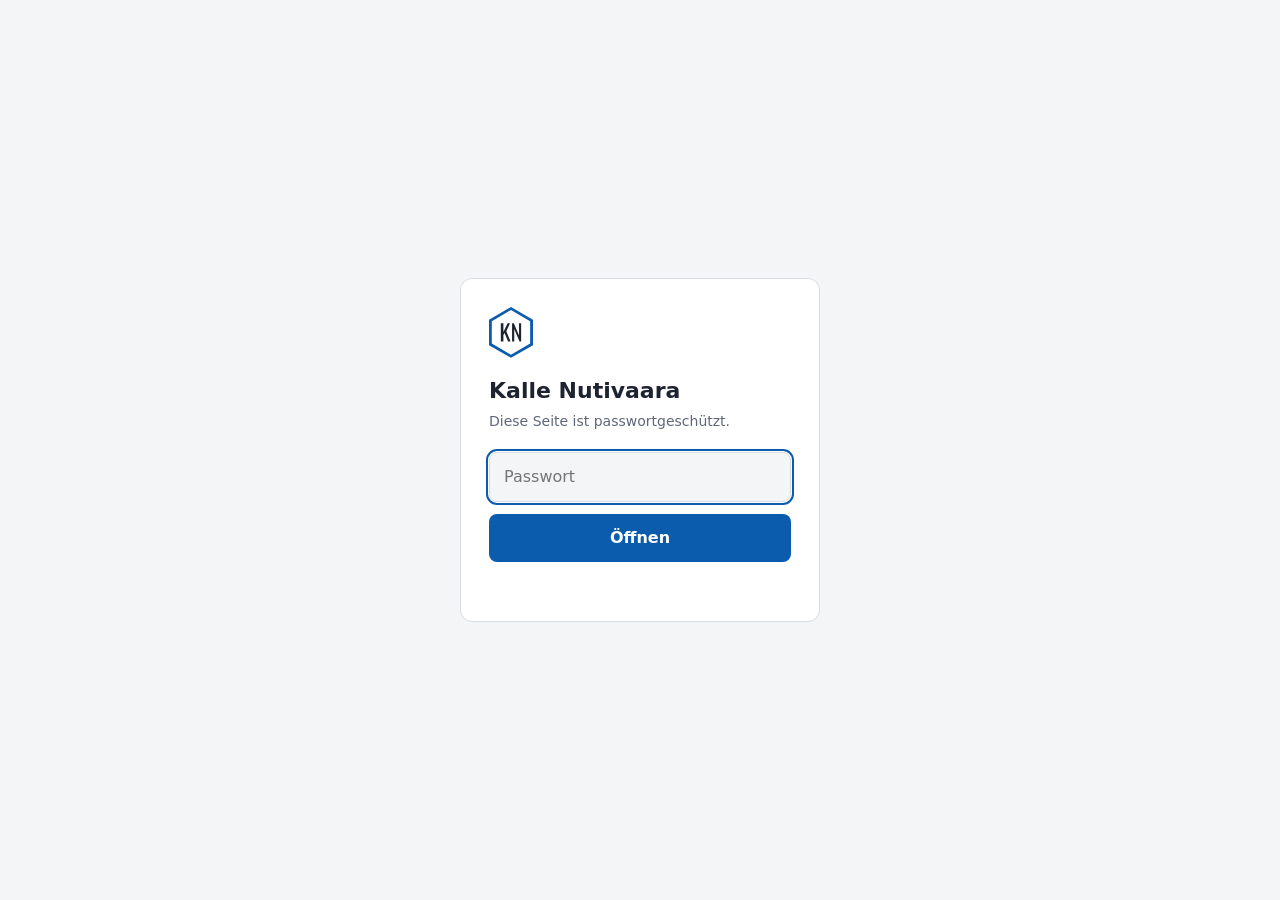
==== commit a6450da6: "Use the KN hexagon favicon as the site logo - Inline SVG logo in the navigation and on the login pag" ====
--- a/index.html
+++ b/index.html
@@ -5,13 +5,15 @@
 <meta name="viewport" content="width=device-width, initial-scale=1">
 <meta name="robots" content="noindex, nofollow">
 <title>Kalle Nutivaara</title>
-<link rel="shortcut icon" href="favicon.png">
+<link rel="icon" href="favicon.svg" type="image/svg+xml">
+<link rel="icon" href="favicon.png" type="image/png">
 <style>
   :root { --bg:#f4f5f7; --card:#fff; --text:#1d2330; --muted:#5f6878; --accent:#0b5cad; --err:#c0392b; --border:#d9dde3; }
   @media (prefers-color-scheme: dark) { :root { --bg:#12151b; --card:#1c2029; --text:#e8eaee; --muted:#9aa3b2; --border:#333a46; --err:#ff6b5b; } }
   * { box-sizing:border-box; }
   body { margin:0; min-height:100vh; display:grid; place-items:center; padding:16px; background:var(--bg); color:var(--text); font:16px/1.5 Manrope,system-ui,-apple-system,"Segoe UI",sans-serif; }
   form { width:100%; max-width:360px; background:var(--card); border:1px solid var(--border); border-radius:12px; padding:28px; }
+  .logo { display:block; width:44px; height:auto; margin-bottom:16px; }
   h1 { margin:0 0 4px; font-size:22px; }
   p { margin:0 0 20px; color:var(--muted); font-size:14px; }
   input, button { width:100%; font:inherit; padding:12px 14px; border-radius:8px; }
@@ -24,6 +26,7 @@
 </head>
 <body>
 <form id="f">
+  <svg class="logo" viewBox="0 0 1299 1500" aria-hidden="true"><path fill="var(--accent)" fill-rule="evenodd" d="M649 0 1299 375V1127L649 1500 0 1127V375ZM649 90 83 419V1081L649 1410 1215 1081V419Z"/><path fill="currentColor" d="M349 479H425V735L550 479H620L512 717L637 1021H564L459 766L425 829V1021H349ZM681 479H733L887 839V479H949V1021H902L745 651V1021H681Z"/></svg>
   <h1>Kalle Nutivaara</h1>
   <p>Diese Seite ist passwortgeschützt.</p>
   <label for="pw" style="position:absolute;left:-9999px">Passwort</label>
@@ -32,7 +35,7 @@
   <div id="err" role="alert"></div>
 </form>
 <script>
-const DATA = {"s":"ctfA1vgsM9DH1+85z+p6VQ==","i":"csfeeGIWziK/Y83e","c":"b7T1AFpswYqZsgYf/aBg9LJTwdDpltbHvDgCQKNUBDdnhSU+a/MUrDeexzOF1kyP3GTtrDdQAPc1pGUuIWyIRc3zruhQNHjfNEZg97cIDjupHubqvUhqTug5NbAzIWaDaZ6VSpFU4E3S2mw8d/Bxyr/iKunQRPF9pd7gPorgkm7fkHpxWtwrd5RxSJ5uV814DaeLyv1llZrOd/MzVZoNZ6axf5JF7znoOGPIFrUJjwMIIdr5T75RKYmGq70jYYtRx0mK9MZVvYgyLprr1reBhu/TDlAuokGpEVPVNIuVLL97WVcp7rkGhGM/4F4kfMqREh/N+OP01Y08pvYyMis8aBWay6YntKsiauVnmVqA6RwbgUrAJu3GMUs4e+QnkdylH5krt5JUEgWXL8RCyR3hoGr0UsEAGMmgP4+OgyBsqfDbXTWBb5aMRf+QtvaYSAHUNILqtK8u3LR7Ee8OXfqH6Q71hW82Tc3j7w/vhlzRR4baofk9KSI8JutOxnLhx/2hRg0XyreeIxBp7gGKZ3uW86eS7QsebKDBdIfbgxi/plhgHFogBQLn69RVoHcQkDxo0s5D1/mlisSwG9xlMju5HSJPgvZ20U9u6T2G1cxLTkAuXnqojjnyFgYNqtrWJebmTek5/vxWq1oZl7hb26yh2dgz2dddfk/1Y1v4vOirDpxpVHW+GuSdi/PzhGgny/+6ElH0agSK6pBg47BiWxXj/Z5rC+DNwv0uhj3QPUke79fd+BsVrN0/15oxAJPm1ycF+VvYFDEkGeiCHRZnnd7PwajOWK7umProqtTUE8ic/yhZ6be+A8OU+KWabz/LJyP/ikBxYyD2WiXRQVOd0TkuhOn70xmryg5jDBEaZNTWIHQmDt8Xh4bomow8P65OF7Qr9OFLrOulV+5kmzTBz/AHesi5Aryu1cYqn+EmtWU/f6WF/wTpnbHTv2/ZOYbyknAA+BhqHy0AdFBT4Sp8lXBhpopGaT8BFX+uoHjvsD+S4V/jpLYptL3SJWwEN2IlO2chF0oN4cP4flaLU/dmvGxH6XNj+X90grylZq94UJvpuUdVy242Gwg5YR0y0TyX7LKmKzF+trDY8aoSIfKF47L4vzbbJCqz/22pwnP2e9xkBPzBloK5VmJvsDEwzelZ45GeWu+041RAZHl34zddwHFxRUAaoF6CJP8b/OPY+1Gqlu1xDJM2KurL3GlcoW4GFp0MA48FT+khCaIHFh+b9QaIzquWhR2L72HrOvOYe0Wv5Xh4GARst5ZszPAjG37rOB0QATDQT47umac8X8IQto0eBiFQTsLgo1JSwtx0SLnmYsp/d5m8S1ev1rZAc3ARmZOTBZo9l5CmZpX5RtwTRthurqDohqUHIokbKnM6lS5U3nTScnbZTTCgxsG5XA8oTUXCfwyQcF5dkel/b6GuWdgJ3GvRAy6JbkBrXuuOfeKw3YJjGO9C80ZBwcLEEZBAJ8MM2WYJ1azjD1Ia0ZmHF7uXq+AcRPzJbc/[base64]/tb1c36u0Z733A1juMUc8m4YpwpTvf3fvdXq2WdYr9YRixn94BJCiMn0lbFeSmbzuto1sRhhN33w82l6jmtxGe7jHpLWgisOyO9vJi/0R18rUWFak2E75i67etI7HlZZlElTvMV1SsYIo8igXaWP6nVlBkl6P9WdQxRm2V0GQQDkQzn8RGQ6AjqAX2U9uE1nycTYeoiW9ZSVhjDbdX+t2UySxJB3xVQJ0ccQ2hilWWLJMZbqWpPP1xEe1zTRq/8xEiqkJ83HiNHENCtV+Fe9Vt3EJCx0jhR/HeSj3aYN/akJoBj8UwWLSsv+TxDQVBdNSyeWADkRWXR3SHgsRYKE6tCJIrjwYtGNzik7JK//fxljlEnFofcNVh32lUfA0UyAm5zFsctyOro5X2GqAXF04gEuJOSLE6pE2ivKF9yTuWLdQvoSjumfnomqjnPKvQbEL05+kU6DdxeNPXms9058R4ZMwvFL62HQQqDF8/+dI5MMN9qCHxvnDDqaOmuOh126iaZfTwojnW4kcRz1+muXXVKTY6L+65pwhCpGtGfM9xU9Mk6e2tvyt9Rm/5lnQuAi6HwU/TrN/BoQXfaHtsFuALSXB2fDkSgpZuCrXI30/kQUg5jmYh6+kqEW0BOg4xbKBp8bbOGPQnY6B4gUMpGYMiMxz/h+aQVBCbvcFZlAqMzNyLZX/l7ky7a5hA8Gr0AymJM79s+BrdsXmxDE0Ymwqelr4a36Lj0cG9Z2OpSMlI4sz93xvj+IdtYMJB/DVDzCkNfbwYLs+cTP/vDaZ4JybW1eyUl3V9yMZy556Tb7rcQkU0Q2PsLqPUtZ2le3ybFZ4NUFi8WYfW+kcEddO7e79sSCYg4zeGjnpyK61+ecBzn4k1NQMdqPlgNd71+aroHfl/8jgfDI3rzfSdUIqMDrBV8zb2hXc4ScRRDmO+DIIs38URvl3G84p5yU1S7h2ThzKen0sVHasDxWjgEb6QUJYw4GVJsb9qzjmqpzh49RlfeCoIJFLuNuOf9WnyFOh8GZbfX+9DloFW89xgZh7Z26T6VDWs1dL9u7eU+rc9vbXqXCIClsPrFhzvpf1fzkkzGxnU/f5lWSZv93eK8fx1MAdbxDNDvzqB+VMjxWIID//HlUD0o4o4ZxnVEiQ1s2lUfRIt2gqzibGhGqRuqW41sL3WLiNjfKPPK+zdFyg2l2WgBlUReZvlZhSt+g2YvL/QbHo7gAaxhME/3AiqAIG4B6Jup2MKOp7vm9GAAJL86LAERyKP4fqIV0MwmgOd8/KFW9DNgLZC4yWe5LoBuXDVsJiv8mBlx0QzHHFsKwlMC9yk5oaJARxiRuwNyEP3+lgjQOW2eQPPoD4ptO9JKYuX5QF4Y/CWw8+pRV1iqgKJ+VcL6iLuFVDP/O1RaYs+VNJ8YQWC4i4QkSlQuqTnlyqP1FVt/KiUvc0gyJ/xIJoPLVpoGrfKK7UpewTh4LUD/5Qj3GJvvg5ENZ12EjbWOFQ3cyO8t44FdgTUtxa7MoDKaOPHHD1s4ixTaJGL8wnlGbhGgXFZpAr6ObWf5Aekum8nnJBZ2E7uzfhO8qgnDKK7wTZkuFvKuQY6cxarnce+fRWE64uDc6b70d5cFFLagV1WugHSYiTSaYCUCfpp8mUnU/oPDD9hLJFKbf03dGFSCh/[base64]/0Q7sJgvV1Hdrd7hW8HS3+x3oWj68z8dcfREd6onIQdlXoPsmwvz9ydUh4U+2I+Eo7wsvw/leLQgbcgAUEoMihfL3HccA9i5lmxdIGbiVT3zNvJ32mGFkZxrdiibgG+Tbq5QkM9RRZS2klwsO64ewvM2hH6z/7jSvfuraRbmWwmNb2bEkfjBWd+ueM//HQsKQ+zYMVuiF0t4AaoWPgN9wxRpfIlpIO5hkoF+xoi+c89fdKiRHtJS9A8v6zeqsr/rn1G4cp5g67kixFdqZq2/bKqrV8tRb8yWV0FyUpZju0RtjyB6/X7q6jwIg1khRrUSQZpxLCSKiLAsSGA0Q6kaQt46tAOg9JdJWEQyYJKT5GJEPpp5qV8xyjCMYbqliw7Xm8xAJRW5GF3isamQ2w5HGooVPt+z+VtE10TzH7sDxKch1LGlA/xkea3YzIMmCFW0ezU7uuSNQvXqfPxVMklOZAzJaFbnAB4fYTOlIR/FXKOQyiKAoLoRL8RVRHbQIgrIa7i/NxIMzGQlLVqsy3FoD1njbBJj38Q8cfbOWkCDAPYxbmlnOYiDm/VuDNLKuwuHhVjYRA4IwUvcOSiTeGQ8fHlG8K5Krbpa/6ws00ge/PDcHih3oO5bXs/WHUVIn9HJ8eR2k0rWI1jyp34HPhTVyMtQXhEKnBasU2OaKAxzpRJl9vQcIUNjD19i8vnY2oObI/SKPF16MiXQEr9i0KQzwiOG385veyIXGhmMvOvV+nHAyiO7G7fM581/1JkJvhayErMAhCQBJ67jxPkC6nbYDFFXlk+25GGJoIqPsqUhakEaUtUjDs5Yg12uxpxrydgFuLfuzM/bMnaTr7emSylpAF0XYJZQGPyTPmeG0mduOXXJIXInJX05EMSlKgRn3fuJrbZKgHtkQO08SonLvgSrvdcj5pBa4SA8FK8J8U6Buv7s9RyftmpVcbCsHV31j6QZOF3/25LqFFWgXbjGSmdbj9fqoA4TjpXmSp8VQ9A+F9njnDrqDlk2iN6GUCXMuXLYxdXDDECEmiZuxZsPvbEKmfl2hDk42BFGQeU85rkiaRA0Mm0zx0P5OPFGETGH9oLhFY/0xtcXuCF/cvmjnyL9S3V1sljXCyaCUK5iU4KySkL1zLOBqP6+N89AHCFD5zPkxxkHMiuk8HlK04k6t6Pw6w/07h+TnAd9bcKNqXiPpu4tV2TeSAjnTfE/a12qk8DtaDLz0a0n6w4B0hWg6DCJE9sq0UfWQSyQjTKea3xa3kBOmx8GKXVcU/ruDg0NAvo3CHQUG4w2Ymq34UegmqxtkGqr61ptn++ycsJbWSUUAHsRgvogO/fn1KjIszShCU49iTNSNwB/PKrCboUQ8x1To6O85EepD1ij5KtvZu/[base64]/9PdcFRgB1bQL9fIhG8nZRQquG/CQen8zDDZLHGU7pedL/QssViheM7dWeQE+UlL935rl/eTHNwwYJ9FCbPnrauVAzHS++H+AfDlo78kSqsvif3JU3P7Z1WGWXTrQaIvLzNRuBZ2dgg3j1eRo8S+CN9MPZuNG//ma9jZ1V/WRc2mka5DRlioYQ6+oOW9f+fR0kvcCr7w0Uj22XNcFvvpzch56UQigMu7B8mDUA4adVT2Hb5yL5H9tyvr5uyM7zQGyodIPeSyrhrmafuEV1DX9pr9Zw2LRQkhs8KQLD8U2FN4F/C3YxtFYWH5k4ArweLS98jbcJqWNYNucxIoStPNqJjA1LdLCDnGGxQiiRchqr7KV+ysj/5kZ6T7kNpepkVQV92arDy4DG4HbHT3bCWD3V2g/vaNN1xpOn2bSpkoOXh1xCmprCI+WYPBg4MO5V+t4MSsrGWSdzdcejMG6gTW6eZSiJsTK6KjoUTRj982HcRjzsu0L5ilZ8RV1axITSVjo/wP0HzYXgDrffumuQvL3Ex5WmJ4UcsaBFFRaTEBGUacS+CC511jjt++gst/mSB6DGNpbM9EmE/tfoLS7TuMtRnxDcDqbrGVjPYyOFNP2074vFkVZlmJwJcPUhI1JHYVnQLzuqAVymwin2aWW0IK/kwIl7RccH6z8QiYavlz6/eyqO1vz1nfJBiYQZZIc24i4GkiMFA888Q43gtYiZUbaeFxTqo7ypYIu3qsDv/Yh4CcqesUIY7gI6frlS+LEh7RxEkYjgrWD+a94T7OQG8eXwqef/FOyk29GPDHUmkX6HOaNbscAbQEUu0pB2tOZmMoyNGRvG95m5lvbLNCcALZHhQcSh0PS8NViYQ+mrSmWwLLFHRq4hKJ5Wv61Ig2dMrgz/l5HVGBH8LQ/c2vq1l1hc9vjBaba0dEuw0DWGQlIZ13laoPumPPCefWuXqe3R7JUjkrDLgZpffotC2lDBzelJqXrL1/+meaJVYkHTl5PVI1EmOiH+Vl9qZ5kY0Qy6tVgzoUh1/a93OoQuK8t3HKPlwktrag5ej+TJLWUbmgrwW5pgzp++r/gi9eh1YDUIWBcJbJJ3GKD4nJUsb2EFBq+A0zrJvsbb1F7UkFSRrn1XMkHE95JgY/SXR3S/[base64]/0Br5Lp3SdfBVKbPAmHSFLjhuhXz2B4ImdutdRmBCkE6g7vSy5FV5ZPBiL0xIXUyIIGr9ZBXBQ8FrxGFHkzOBb6s0sjGEIgtTqs7T0Hf2qbOHQsZKrRvjOvxiDiFQjBY9y84EV5jbK/mwruGHmUIUvfSd/5X7H40V9Qfr6G/3Syi7oKo8XfAjYNIJKWZSq1wO3y1sARxpWcocVo4Fuz8D0YIkxMYkjnE/eXIaHrAnvKs6cS9aXw/z0xenkkVOX4H5+R7K3xpzKTREZq1gdYo01tryB/bIRvylf+hESjSvpkO7UOLDvmAF2NhTVnMz3jZSJOd9vSmw+CmvnwRWa5BEquLk0WeCV3N1t+1Jcqc8YSQZk0EB5Lf3wMt4nrlF6bIUMaqQR2iReI4EWP/2dh46cU0D0jq4WFm+NjnyUwhnNgG6gyinTA4ldE3qI/20Ms62A+xOTjh+gJbLAp8izatcYT7M5DJw5OXqxPlFmlmIZjV54pJQIbuf64ZWP1VtX6o9Qll/QY6FlzEEHRsy3BaDz8FG3IUBOlk+pCv9CdoDsIuVVvwu8JEiwxlINi9cUfJpWYmNKVh02eHb4pv9aavGO3bdMFRNBc4tdU4ekzcltdkkS8hob2HESaGWsLTGfqTNDRvSzd68ze2UhVUutYLfwpEE7r9KAwpNAMzCSZRMwcEWGRmg9XL6dRk4Ub3cujsCZldGq/1R0wz+C7Fiexq42IEqRLQmPK/VoQggNqBWD6WyfHGMZmZw9zNrh5O2sgYcrhZfzuaARnNDnkwKFB5BaiygyJjcNKkxrmnnOO69SVbPna+z7Trakzzu2GWLYfQSU5xrOqZB/2C3wwzRQBk9Wr3mA4C0YGLtxwxBQg79KPsTQvILCR2+tD3DbU4+imumL2KoL2tVbJ/G1KOzWYh08+ATS0XxewLbv5N2ObjzjjQuWPl4XJ7OFeWaOWjcne4Kyg4ub6WxDxjRmrBSrdWjakeTdLcxU5239XaQyDu9xMVh8qzDrCf8Go/d/AowtAk9FrUueGkeAFCrLTSSCOJK0QLdNuodta9T3RiuAufrfujoRGPOSkZgNLesLi6yLbesU5HVVqxfyFJTaKiPRLX4EgbPqQdPzvy1iH2mW/h5CrRJ2tUl/jjVUohcjrTbdu5iZFRmIw/nfbRg2k6adOeH2gdg6TWWzV7kyl5pylzKE2n8eXdjiJKzXpMfjGPx2bXOx1lkVrKuItsWNUE3emu2eadcBsqNJqKlT6raB10BzDUOjHbUZElz/D9OsJrj1Gv2Y8zchpluWQKKKjApb8L9PfzWiF7FtkYlI9WamR9f3FtCiCSzWKYy8NBgY7yV34+Y53+kZrZYoeE2s4b8IC0K85QOOD6EqyXUrCZEpAsw/PWfUN9L6aRo0nIanXCllxGEBa8Q4frwNELqyNzNVVWlDVJMN97AOMSXltA+ryNuFSSMTd+7bzrgT+wl2gX8ycB5K8lQdpEyxM3bj/czz7Nb341+4CLcaHwqsn3Wd7A0Gr9HH/QUZRxiNQyP41B4tcCoAqeNtTl3FVqHwoSzs7uGue6tUHobs8FWGtXQbm9o3Ae8SDP4n56qwsx3BZ4q5R+HQkATQO3q2AMWPfU/OeQWSnCmBuToTfXZBHWvhtSeehnrcFCVucoR1ZrY+9L/e/ZlD/aoPPRk9+C+kMJE8K1LuaCFoAz5RSDDlqsoj4R9paCn2xsWJfICUXLuqxpkh23HPuNA9KfuMuxxYS6tTl0h2hVyxgtT2MzEbPXZToO48OyhSKqE7xwFSeZr4t5lfvDbSFv0WElPJKW6vBJP16bkNYFlmFezI+NpkDJgQek+QZJQ9x89iXr2RDlBP9A8UTFoKN0AWlXdF/8lpEfoTTDfjLW7LRkeJi+HCSg5/aJPFjNgPfgdBQhryL68bUYeXVE+v4LAfbO0MawMXfqxXtr0I4zGml1DtRCbYBG6uNt3E2ZwoKHoCYpiSzqhU3v9XNttQZYB6GAwPDv/qm3bCFFi6wvWUAbF9hvve1mvWMMJlknjn4q0f9UjUCfVZx4H0+bApBx9z8tNggPXOWkYoMfjB9r4s/wrD1rc670kUTyBDd4SwV2Eq9ST9IZ/yxN1xsDZph6Ed6zZqyn1Dz3v0SMd7jf6h91Oj+sKCvKxIFMb8looa4OeTW//++KmxeST6+L9n0qNRzBtYHhCk0jEsbaZT4qBhjLpPaTrsq937UAvL0nxoe9H8QEdVM0tiRDDotV9dU5/g/hk8ZSAKdxRQVubtetC6oTJbTEusxk2vgW2uyXWX+96kthCDwrWhyAmvn5QqZfv5SOnClq7MyXKwKL60f+XAzGlrOXgMkhqb1hXOP8aVnojpD5sMifxT3as6FTj21GDsx14VaL204EQ4bY8DzR9L8Fd1cCyERlv9HL/RVy3GofL+Y15eXE9aLMfw28TfwG54E+J58Obtscdb0GgnjvaNlfpR66NU7LaKYxYQgADZI5OG9SKH2YQdrSGtWKhbanQwYtfdFAJUdlwWRsltg7o8nMtSEnwjr8yBdp/D0CNLwQUd/c1GrqoyoSSMcr77U+46A+RRbQsHpnTgMhAlBklANbRoPlSQTjs1kUPAGuppjFPflTtYJGRHutGh2TrphAQJw3YC/6uY8Ap4sqyu32dKLKMVSM687/XANwtLF65hZwG24GGnqu7+K9s5IRxLVFedUqcO3tuL7ya4pLDET2K9aZKDsWaiikE8pSisMTjcOP+jiQo/8Yjbc0xkMskSyfMCG0ClgCKYCns9IzmmTU+xhz0IL7q+u2l897zTgrox/JP5vEMmFLqMzndF7xX0wqqKp88bJLpd4LLTAKo124ge1CfEshoXi/f+NsY8LJhEGLDN8UxD0bKYjo6damTHXO9Iq6unzOvkqrMJmxc8OlPt6KIvfRGklY7+NxeB7aLy0q4U6UfzyMjy6vCR3Cp/yzhLGFu3AmWpUyyCfjYeGD5/QhzSUix0Q9j2G+p0aa4WPy4LUrc5n25Sv9Gf1rTsMo6QWt/CNvqZnLsE8FN/iToGRzruTzjRTIN4DlhIeGtoHzgGlfBPkEsPGs9vKK4aJPd3DXHTJgGYPCWR317+to9o6N92Ems1XyASWOk1B/LDPndy+M+uELi0PGeCG4rbhNx/ZQaRlb0oaNhyWDiB3xgMs+o5t201KgCo9Bte5qckgMurnqWH8WyiZQHE55UqPvKqJrOzZcDzg5rxgOcouOMj6kdsvaok/v2cM2za/cDah5reiNh/+2F2Jq63qMulfxJd17Ee9ivemdI86WAVfGuCwzs0yhms+tPnlxzVNYg1lIAzzP9oWmBsWAHPHEbwduNl9vDCFUbaC40rzFQtmMFOa0uPcBCc0Fzw3m4D6a5Se1s46DmtqGoLmtjIeAYx7YqeVbo7+V/[base64]/v5NdiOfnhfpKo/3Bl3cNGiB18WPuewP9sSQLDexja1xtYwQ9hh2WVOMKD2j9+BbTrQBqrl3bTPRiusEOKoQWhZKBeDrNy5jpBtINcC4g6U0V203xUfrdnVEQmaY8JBsKjkIgBlT1qq/7HK/IVIwaLOGN1eEMFZiJmNMayZxGDziEdUjMkpAVnxVa9Hd0ECgd1OkocTPa2aVdsUsuXo6/9YnupAUcbeIroZs5XZt41wRzQdrpkuTa7QBWD9wRl9f3uDgmwsQJNpSxYNNvqu/N5W8DPAb9Y84SDsotQpWMAbRB8h9x/IX/0nvSSlD9eHcZZb4ZH9BPElSDMz9OCCN53gIM1NFoa4D57nHgWSheVxc9k0oJiErFrl0QfNeEUFC9+amkoVXL9R9u6SIK0PJzrBeca1jIxbNIptaLClLD3N0I8TnD1ZTmMD1PWcpIKQ2SG/+++4npu/Dz88PBmieqJgGvuzEdozktnOpSO/bCstup8DFWLGFTwAYDpV1a0eSTjHbc4DvGA6nJAmK8vB51ooUSc0a1UGLd+ws5OYG4QSb/klaCUUa5qhN1tJwFsEjlIcGkJqG3xNT1jkHIOVsycdJCPqOG1qDLpKEV8JmPmdPySjTLVt9pVZslQsBz3LCMk0WLVAvSaQISCQLbmmFurLeovIzq9SdnHBv6I+QywVESnGOcLRFCw+/Fg9HODoDjukkge/gcnfiezjtKD3NApdx+mFsmCXQnm4O919JoBQHIOLg9t6O8uLEdULxc0inXRNPHsVse/AUsrFd/zcta9j5J1+C0GA9ZnN5VQbo7ac6LAEI9fAAwEp7YiZWhO+ZmmJDPobqEdskHLVz15hDCFawy1tM5oz3stb4VPaRYj0M09FkyAT5tbJbC1gjQ1J2ikGaG2wQxv5XV8sWtM7wQrWM1xTXHzrqU1JXlHi+0TGS5WDJeNguwxI8j/9XCM1dp7yi6w+rUlR3uIrI1SADaXWDhGo1TBTGhxWDWed/JNofU9h429AQ4Slnsbtk0ELTozSyHeRcJwH4kHwkfIm82vuEFYca/KA98F8LNjZtv5w3Dj2/HSLUinPFnQ8RlA/AanMZI3s83sIcxSRT5bYL9/yZw5v4J8gJTiU54XuHJbiErMmfq5pmx1puF5mX+3NGECoEGBNWkvFULFUTgkTlokaA27xFCDieh3AmZyozPP61XqHZRmBH8Uno36h7CKBAoGMYyXeYCJzpEWOZsovbJQGP17MTD1H1ZMa8bii/DIUPFMDtNUoroSVjPWl5267ciZeVEW/QnOvRx6PnQSHnEHlVB+J8XTc/aON9aIaTL+fCrY14wCZCo2RpZb5n8TB2Zq2d8dvwV+gbv0cSkh0RlH0HnV8KFyq1o13Ipl5Usgds6KPFcKWpfT2kvw7lYB8n7/ovFA1IYoeIPBIjeMo5XhtNv7wjoRJ0LSKWRVpzW4yREy4MRHWQpJSCJtrmrkrVnerXTa0mX3T6jGgAvRPMqDazZATp7dZo9TsBFN/4vrj2ThNxUOZesBkK5pVmF4JrBXu9PfqMFAZmjEuYGI50uB9Y/zq2R4V1tWJ27KdwzCWvo9EWkt1Bx5ytKSv4VoLXDl8VdRdXb15gbqHkf+zXqkxkfZa+zHw6uR2zJLjKIpi4M0MUsvTnjASdNLqaOzR+c1/gur4k7KokW+H64pbXZqfco8wpOP3rBxVOhIkVck3laGXKLOhla9aCFeq1kToWU6FrBZi7Z+ap8oglHA7du37hh8oMsbrMXk8H3taPdRSR/ENdEqiJU+2Xaoaor9ZIlLu1RcAD+xnB6eEwImDCQ3eyfCX3xw7iy9pBkrGx5+GQJhABN+FuwMgmWY8Dl5mdQFfM0xoDGRd3HiIUc3saBOqOw9ZBQZ4x+BIQxldoMkNrBi/1ujoyXnX3EM7rXvPd2YXnYXE02qsTpoJmfntL5sGYB1FLGpSlfd/kKdA2ylIEJKBXr9C1v765kh+pZdTB0evm0Dimhh/r1CfneBzQaZ1EvXG2U9I8hXHI3TCWMtcPpnz0MW1VW8KY001bgQibmaNXopAQ63KVYd4MjMTJDGlyZy0fzyvMGmbmYDp4YO7XXhU3qfhVnjbbmRVVTjE0w2rBzxg8RbCbXoTvBjhCZfqhMxViJD3Rmd4//kpE3z5MSeJcAa38jKMfRPpD7jbKlxByqI/jWWSP4oMdZzfRR1/xMohyhx6P6yCjRmFAoHG7P3K0SE8pPNxL25UGTKiUW3PpbMy/0udDn2zAg41sj39a6nguMW68xyToxp6JJTbeZRgPpIveOM0spookvHErZQRDO4La+ZeggkeZvYp5pD4HeXG6pml1BIREH1iTsixdkB0dx35qZCHOpeduylK3JXwKsqJ9jGLbbeDo63F5GXvxKY4RTJMv/[base64]/6typlTfW1bJKEK2b+Lr5xlKtjvEMzRFz9UW/clzlOH2oCx8Vu1Dtl6Nx5xkGp+iMdjNb4o2NAHQBIKLScZiKEnT0ZFHLI1mRSr30GY4I6yRCf3rOnis408vCsG7QyG6wn2i0Cfv9EMpxPDWxbm6hniDeTWqbaX7qOPbduhX26v2DQTifLyJD1LAITaZt+aSqOF8nnLgM60LWP6n5Ra3etu+5dxel/WeyuzM6Gz1jb8+rcqYMohEfi9b8mv51pd9ADMUe795/7xIpr7xJyilwEN5nv63RQ+Fzpr893PR3o+GUHDVjtgGsdxUvnQa5EobHWH87Jqe+c8Oomxy+6dLU9Vpx6AOE33emMf9hhpBwruqzYIAv+mfY6ohrOEQywhXjQGsN39CKHsC0BF0Y4aIbWu5njj7zvOxPPlGp3hnLWhpEcAh1GJIMiUGRhFL9j+OST7I5/q0na3W10VNbx8BoSOM8/cC2MY10/NjsB0xR8qk1dAuN3KTnIjKXvaG2wTUepHBwq+dtvFOoSMqP4Xa/jMYXJtQ/oAGki0S4GKC93urfvpftyZKcozk2n3kE3lg2QqP2Ll3mLOOUr24f7csHPpCPrYS/quZxub0XzqQjBb5SovfpJeQLCMKo0iydQD0fizCkS1bWvqv9+cqjroUbrevYjAaCrYASqGqOvhr24BV7uOkEpvWHNVRIt1XkydhmLySMha7E6fYVZn0sS1CllThNwAew3+VVqbe/JAnWCCqcvhzU0CoPcdr7J2lTt2nLaFE1UlZntm1oJWzrwNbrTQ+dV5LiU4Dfr2lVDnyYdWkTqsyJoKqalG2DoB2m8W02gUYjkC8kZt13ZNzCY/7vZ3AIWRVqyKlLb3EZ42ZQCHl2u5o5nZrncS4BcsAVWPRqjmshU0Ua3ZM/[base64]/jlCVdFsAIXhcEl2t4TX5FnHqOCU5hjVtk5zwhHYUG79nJ74FRIGSS7BYCqLDa6mqUQUbJtJegV6xu1YbEp2JkaRpw30uLjUKacY/0NnLECS7CTxAsfU8/Sal+XdCVZkhXYz7FA6csAA1/vgqykWGUsRas1jxqG/1kab2BDAnTFk2T2hp/QAOmsnWtJWjY+KKvm+gDxlHsp7MO5CKoJ89thSDQ2dep/Auk5R4n0/liLlYW3LKLynFcTqtSTo4BEthYHju9Qe4Cznu/rlv5vYfW/fqKjL6oslTHKwgFXVVSW0+W7MPEREZFYG/Pg7KSxmtt9X7fLdt6gWU4h71CSdo/Fd/u5uHzkIh98UnCEi86Z+/E1XcU6T8btuJcpp2mCn0jcDE0P4kfoDjBWiT3x16ZPI0R5dRkJwvAom8ntwQ44gvIpnPPbF9GHBmKpqBkkhLAlu8Hln+5IYcEFkwNDX0icQyS2ma4CWbEpLubDTbqQXxdXYbTHVeQaV4Y/9eVGoUzelxKx53fvvfUvPBHVkb6tTBPgtmu2HQLpC27Z58NpTFJqKhmCtFACGyhtox9dz8aiXyKR5Wb8+kkzxjjKMBC57KMeQ9aQ5t2vgopbcIhdzo4Eo8HZVQB4SIEb3NL1RU5q5es6AN/mDJTE/52ZPPmw9VseLdq7/N9Q2KBE29rz7tQNYt6Km14zXS/9rs5bvUsElQ359/yTiu/9XSsWeMV4OhZBDVdYI6btzYJPrWv4xMgZ3ORRHhZKqoXGchp4PI6QH6AWlBNdo1OQvWjxl2Nd85Z5bnQmlAyrTVfqDZKDyZc4pOTJcSxAmnVgEVYa9vcqB+5/c8oS1ZFym1K/VzdvnI9mVV2kjqxE0amwxR6ZioDb+UKJGLjls/y29ry9MiNWom8MWlt5D52bWYzMjtB9HKr4jtTC9jEEm5o7HAbx2ln7AY5SmQ4mtqixNyVpXjhyzSrR6BuQ7NIUnfUmxcyeaMTQGj6mX4yMUa+V+/[base64]/Y+Glkray3eriwHLTQyIsAlhTW6swrzKk291TRr/tztSuN6OvlPPCac5P+Pis2MgTgHn6obu4i/Km/N0HEl6mC1FFvpx0dOaf1FKudDFdLt4X03PBcPhlB9oq0oEWJC5eb87eztg5pJwpCq4Kcte1LlnnOPXnYjji8OxbUWUO5tV7UKiu9m6/MZgiIvdaVVrAA5jVcUJL0MWxAHNTJCTv/MRy7dk9pO+a03MGkPOhLDOOLvjeaHCrZ5CiFuK5iRvUtefnHONN8cNKMqFnkBayhykPS3pNS1RskidHrz6YAqVJMM7fNSpDnYFRJDje00i48zmyFWn2SmxsLclQ42JWzMXf8pb2x6WAWFXQqDvdEHlq1bORMC3Zky8cuMl95LZ/C0IwIP1wphWDKWmWDcjhBe1mrvsch4NMhWUfnSWGZDM9NQ3SowYuUlj/5p7trojuuD8ZcHpigUznCNao8lLbqoNk1jRQBaFRC90vi0V5m+IxxCtX/E2GmHzAfIrroJpNcGy2I6bfJs+1Pm+oRpP6tehIlfn6ZssNnVvRysD6ZnmbIlOMLrNJprmmEvijE8017u/PeKg038YWTHO3TJvm/6fsgxKApwHCbfXQnY5dl+jGL8f2aOpxZ+9CXrExIVk/mXaJUouWkp4cYkhRjKoqtVdhEXTwf1mGGW8jHVFS7lOVJC/dkE92imrMhyRS/Dl7wOENEcINDxKz0twouuzF4JBTsLFNYECBHNvAe0Uw9Ikw/dqv+TyrDBKcJGwbXSfcnWLC+TvGxHKDc27Cy8Zo9clgX/0n99JMWZBodFvXt9DXIMVDA/LY2gSg8P5Yii8t4M0IszoVIQt4+WYkMBwzW6oCMJPQkGNIYi9w/WmxFbcB9AqvGwj+7yqeKibuMeXgmmo/F1zIQjZtLJ67euXUB4ShfoZ+ve/yLUc2cbJuKFkakvhEd4Lct2VqBOCrNAnLG42n1eXIzXqfcHoUpAd0yPGXO7jAtkV4/qjL14tKuW6HjDmA+rk+iuL3bKqyHTyLl0u+43Yvh9ZTfU9btNtLgIJyEgS+tdVGGGDIzDoWanACde0uUe9R9TMEc1hgkWERlhXI7vRng1d1FUy6whpQ6ippgVTuNOCYm0j2WisFrO+V32vYCU648rKBJv/Y17sI4v8ocLtF1M9Q3Qb0ieLRExq2jRh90dy1HaM9Xz5SDeal0yyCXPCu+L01N+ByxzpVEt0O7mf/EADpkrnjZOhow0gbJh0U+/SokL1HdWaAswqZxZm/Vrd7iT2gDHQFETJbCeoSH55GOQNTuvZK4gzs7aBOmozKGIsLNnwfoMsGFF8qjS6NU1J9n/h+FGoZfVqj3S4XwzyqbTgLpa63O47WjZ5tgosqSoBKFhdyW54tenl3FXmx+ioVRPZ/dbjKtjoRFKCwvRWo35fabSa/znv5I8TJ6Tw2Bo9qqq20XE3mTyVryASm60ytoqr2VMFPT/SapL8Sytv/WvhDI45LcavejrSCyptOEADrp8Asu8/uzS/VX83NK8TvTiFyi8j6fAvVmJyBxEojrm1a1O62oNDo84bEl5XhI3jT40olSBOunj7I8dndUem7PviyYFbV+CMfAsKhQF0ev4tjWiyDDRN1IgNiG8D5Dnvtt59JpmbR4TFwC7UhT4jse4we+Aipl8RRMyArjg/P7BSSFFZiF7J3RsMuvMIYxSjwTtl4r4bkNvNXurYyRTQ2B5VJaMesGYP1sY6lrjXPFhwVHLXu3pD4b+Za6MXtT7GPdl4JYUL/+H+dfKVqfwLyPMRcwslHggiWE7E4PO5Vc+pXEm7Nlh4Jvl0AU/JB7RrrF3UVL8XZaIyYWhUxCEiiOxiK4+gQhq1ly9XuuktqaBSbsc29qmQsJFOJXt3oGBP02dkdxidr0yAFHFAlvwopb42n4gNGDfE5ciE68kfhSZqGRAWHTHccC/CoeqzIAgu/PwwzU4eb5enHNuSvZ3PvB57ESZjLRpBfmbS5/GVvXrmw3wMVGRIIFiD3TB7dh/Ux/p03hfS5Gebmy7bMAas0gISNw3q18iDoFTtf/DSe48mdcBL1f2tN1R4LCWaytOCL8UGV5BrC4nGXRLUPWzXmdpMMShzvhq+i8QjCTNteuC78jznyzJfKIkUihcJYBGQJoleEZ/LHcnAtsIfS/wFfbQqgzsdNwuTHbOwy8pkCo5fPs2+TU7t1y0/[base64]/QWuWpMiNahGgcOAe3WJNYe4l9+hdpjDEcnPuLehsNCVDXsfkncHfxcZbZ7Ciq3/X39G6ZrCFzw0oXIdPPHRqTxhEDWSxCytlYCEoog5HXc7gDbC1AeqjGfHjBKSqeWs4x+RBj48LXa5+DZxxLww3CYZxp0bYuEtOL48NvW9uYcmy8Lcjb7cEdsxUwiC4BUmv8Ki2IHzdcZxEw6FVm/Ril2fXg9TrAWdQ/[base64]/9+9xKy+obQfkSrg77Y4dSRzGWBK0zOlySZdU9/[base64]/0c7Ev8aI3iQNOQ4l2sAI0/kGT07VxGC7Eyol/rEdM+PkyZT7/FnuwOma5zECCNXSKSI1kJjABarOCXAg879kgctxGDqroq7DdSCMkI6wgEJkniTjzp6Jl2vXTfOf6Bpm6hnMY8v63nqOrXaXDmIXW/jv+QWU9QcXSHRi7uJD93s4ePuqH3Bz+PvxMGmK5Xx5nUru8jQ9LUFCVFLN7CngETMLK5PmEzpkZFBnGznW7AdzVQgRmwDueWksPepQFzAu0Z+uuSzcJynon91KhWo8kYvMWQ0Mf5MMuc7jxkQ7wI/QCTAQShk7f7swHeoisRQt/GIHHnP9zu6DBfT2wzIBdH9kIKknw22eMctFMndUfKPxr+N63Yp/PdkGShK+/jIOwIr3dYkhhKPcaVuosVjnxa7wTxvqjbODTcvNCjaJKXOxdbxelnKS2wJCajh/se/Xgcngra6xZT7BIhFF/ihp+TgQrYvASv0Coo8CBH8MdyK/mJwISEDko7MLM9Sit7IgfCq5lhHfprNu4vZTP/lYupO3c2IO99W60nNhzSR3ZpbwlFgERHCjtnOl2nArUa+5VkrTeK36mC7aqUEG741YoZzXCYtXYgeCTvULNVIx9bD9KSdkXCGGrIkjZbAFQkNoZ0J7HLvAlNBmqV4uiRfiMY7V/03qgj6RAGe9Lo1i5C0uIrzJPAo7bWDZqWd6lMoSHgODiR9orDys2nWKY+cr9Ff7YcmB9pN2RN617JKDwnw82K22Bab2DieS+5A88aUAR6GP2EerTy6ReMQxi4NNQYtFj4/wEbgILeFest01uwR9uHqe052Cpfp4JDNBDoAJhQbBn5QwDrgI8HpUEA2et/gTZXYjLsjznhGcbdb15G7Ou5XQwaC1Ddo3OO8t016n9nDUKmBlX/B3WGjAhd9qhyjBaUnfoW5aCt6aKZi5PCU9YxPm/nPbOsnkMFK78nCiriaur8it/xkDmZg/YfmDlb+hPWDSr53JnK8iTrCsDoD/61lr8jxAafs3CMhboWmdStGXwO/nKMxSj/E/dRv3EGbtTL+klxGtng2fbRhgZJzPAZyqsUUNWnaPNbx4fT1UcTDDGGJ7DPaPjuHN/vOb1mTAMdN/ONcZtykb/Q/It+Z3L30XU5PyL3TqxTWy8GGDZsvVPFAto2jhNR7Esx7QDJw6NNAfh2xSq9J16jvIx4E/fkljyDpv19/S8mm64omndQh9HI+yIo7PFnMAvPVbP7Seu2ay3GPO/RFVB/pT+nOMkmjf+ZdN5kGnjicOG13CXcs+NQYBYMuh5njAxGLlMQiEorLjNwJ6LsVJ7sVbIiEUSSuZltsBII2G9+mZx/Ki0nfLaeX8qywB2VRsSYi7tOFfaSX58rkDlGoKF/imkujcYeatQ3Wwwy8REsQrEGUabUIVgOL0JBGxwBmGhdo3tQkb7qr/aHhxxU8edSMdFQmqkUJZIhA9JNenAYJsN+nRLCj02Vj+RSFbVfa2GTpobiBp8UEvWfKrvfvTWphA/WH+gadN2hUTXXqEC0X3X4aPD0bf+WgLaff7wVtHjuVZojqPhbpg/xRRHoW4INXpDklrirM6xbyAGiHrg4AiK2R8CenkFXgh+wvybMtjLTPCW9zuzRCB4rzOt5oh7lND7X3cDCa7PM379xcvHJbvPGUhUQB5ZDnOI5v8HhLHnDShVdmIcxzuX1x6TODBV2p/zZrwcwq+nJzQj1aMCd06EfPTRl3Aw9pq8H+gehgGUi4yCXKc/RLgPh7S5VoEWIAWV6OhqPyCsIQqaEpgN1X/yRLaA/qRxmG41dJfMNpeCMDLeT4h4M2ul9Iq3Ih49xu6RDNC7NpDSgJqV2IGgMZv18qEjO/PPhmTTq7BXQio0WUud8VPa4jlmczCXbRY2QjOTLBTgDGLaE8HmoUmqT7n8QvPZXOSYNK9BJA2knWnXYO9lA5xy29g0s3NaobBKBVKeMK8DjDQIolbpv9Wfp9fS6Rc37RkoirgRDAP/m6RH/vvSQQjeZ26Vj5AryC5RuI9DVfQEaLl/bT5J9IY+DXesojp85i+g1yGOJgzuXxOlPY90oHNcwuMKK/ycdkpocd6ydk1khfWPI6SeEKXFZb1d7tuWOV3GXfK6OuemWksCaKBxSJxoryhp5qAZ2nhwCISANl+KSezYhza/iFJHEucHzIJJF10X7EWSk/IrT2pn9E4Ix7TPglWEDKYitL5AV8DzzP1Xcij5qsVzYGq9UAv9+s5C32dsl0j8pcGuzwhXN0Od8tBF7aAzMRmftnK0gXt31Mwq84fJQjzygYa5Alh91UHFnmIUyLarawOpTKWovP2qyhafBugC+IwBbWIlw/jW3RI2Txp3ZW9BgJjmgbqkKYJxYNevh3zTmFs2ZTgWgxqN2sjrk3ts2kphFcemeUHigsG443gjt6j/1WXy1SghczpnPok/MpUQHMK9yLPNn1cf4BJBCOk/ZwOfUrD0QKQ+bA1bRh9aRglArAXpQuHBf4sikXsgtn3jzOBj4G+YY6lZmqnY/QWyvWhGsjfPRcfQKCBUXtLoJVAD9VKtC2uk6+kGVxg9jf5P+Qogyh8pkfsXe+IYG8j+6xyMTjQCaZBypCUYq7vc3Rgb0IHNtLt2dopYRoVuyIC5YVWsmWFhoeZxvgMh2LfnjQ5VCIrlB/[base64]/6BVgJmZkN1LFMhrjyfAIPEgEuvCMfvElNToj/jaRjqQNDby8btcnqT7jkkkR5Xlk/4aO7EMUQTPnhGyaVWPPzH+CkZN8T+zFcgHt/l0BKJXdN6XHJakcTjHI6Cmuu/ckb0wtWL4VBpbwU02X6QzD6mJyFd3i8F9D4viE5u7/joRPlKyPStNE0gOt//FVvXWb48eI/Htgwc4rIaEhxr8DmmaoeyYbUmga84XwHZ5SxgVO7i4yfTWIvi6Laxh07XQAJEUE5Ui8BkccNykX7fXEPp5AhuN46rRcd6DLpcUzY3Y9eDrMohXYw0NKY0PUzXkdleQo899/g+cm8kyBDlnhckW/bZvR1Wm1DyMKmx4wm/cTQRY4orgoVasxtEwxe3j902+IAUrmGdzMzQnZSWOpZ7kBSR3UlttqpxtXdiweYNVj2cJ/FFHbb6PuVWUWLYb2mSPLIn8jf690/4CmnAvEWUPEUIYlevaotdffIT1BLdUqoIc5FQ0Pp6tjFg33TXmtcnA32/T51Cn3UMn+v24jpxCjNo63pC5CAuzpRjsiliasywyAB6ZP4rrnJb9wU+7t4rhe+8CZGm14wz/FVcCUYyn9qsgNtyNA1f6f66YPf3E0Me2KpUWYM85xa0px71Xc38XPt9h5i9YcoQ54zrsRdBC24ca43OgqoI/HzDrWp7YL/3ML+O3IVeqqBe1Ujq9QBlN7pwvsFsyf2ppLIjqPsdlZ3uJj+y8eXxQhZBzjp0lLCnbOhKur/0WCdHhRqXgBQdPu+hEYmJy/jg8gJmlWYWDY1jYNluzHJxyrQ6FsnDLrx+jVXlX3up8Wn0eB7EZtLsbyBxRinGlsD/PMbeV1CwwVhBX7j+83jQjoxgiVV/yAGrv1EO1Lq5KHYjDKBWL3C8wwUUuZeXpcLwFVmxkjW0XgaynnfFAjqrjuz+HC6b09mYszIiNguOhwQ+a+TVAEFzSJUCrmcyQNVVLzEl/bFlELVM8IDoXZLlohbQR54VqJvCcKX707vsq3Flie1NjCl8MF8t20DKLtFy6sqjMvRzrDWYR82YJJbLDe9WOWT2zVdfC9o2VdPb6F49Q6nXX8nTrkd2tmYezDHBZnwrhcWhSxzVk+ikwb5qBK/x4NjzSI+enelf5sFGjiOKo1cIpuohdu3UcMPg0vFFG","n":600000};
+const DATA = {"s":"c1NFsTUTnM8/Q7puHyYB8g==","i":"B0PYqwR3lfe5usc4","c":"VLQjlWj0HK8CUhTVm5FivnVjhGQwhefHebRqAGY3QJAoQ9q18mj1B4MLfRiB0YOS/47JHe+hcm6W3VRikqcQBXIsgdc0kQuQMEXL75xDJCZM9UK/M1gRsTDFb1AzJmkxnjJWTBTTYcN2j8XSdi9zh7wgi2oaE58NOvg8oxwP0QXkJZhStoj/6VPhk1lj8BzYOnlh3jcziVu5TaTjOfn3+WB/5iG5eudqXhG0OAXhBw3fO95Sdhcm01mjT5MUyf5gp7VRK5ak4os8rlI8pF4u3bRhzt8ncUXEdutB+BYZgV20H3lBwUY3lmoBi8WiDjXDHxgAI5HLlh0f5qEI2Kd/Rge8kooFYqs+fkPhaNUJWJHJdvE01OElCu7bXeF0gYJPC8rznFXo34oct7o7dulj/KBTdHIRJEgfdkt0EAJtUTB1NNwUUjVgI8i3qB8+AWS5i9pfNcmP04k1PVAs9PlvJmgHuzqPDMYwAzaGtMyCFAJTFFxiAxewUha0hmpIla++67iiG0/26lXGQQnCCF6T8N4M2VyHKI4/8s+YKpkkxomZHIykC815vBca+qIEbqkAcjg8QxGBj+wU3j4q8WQv7LT1nKzAzHS8cg5lwow75gFDEFSZqs/vvQQaKStgMUeyzjz7nQ2NAGdkdvA9Nt+40GxICEk4YJVRuiTzfHHD5UsMDHNHtb3g1d06tg1vsiqme4RFmy9omdUhSc2LnLvGsIMCy3S4NDa3Ytgb/6DWFDzKuLSmGytxG+kS1aNC7eAi3YEeTc6MyIh60saD0oPDz01peZSo8LhxW/A2Xl+UsYQrGfi0lP7mNcw60/L4R+LdG59ddSj2ypyH1vbG0JDwZrrBRdzBzusJU1sPDbKQIOPcPgg2PT6kxp4Kkotu1eNs55Z3vn5N7lbuHZ96Y9QFZ1p0fo5Sg8Xh3W+fnDQFN/bcJGDcfS0s4DEKh8bBHU9tspR5e7ugzUb6PcXNTbdfBASJXUx7CNwD96ypAmTVfc35Mhi1rkGUdr6sHCt/H9asvt+Has0jSmZWLBBCtVzAixYyRPglzWvQFlwpmRRxC7AEMXBaohofdsXQcGfx+2bynJM8S0PKCQ25DC1HzLv+UhV577ELXkzaxC+Ug2byjfjidgOwm6239C7neeXkKxZmjug0Wyq+sPGsk5b6QOGtpYL/8vIoGU34VqLUDsu7trBrNcF11AhB/DGEEqGQX/oLpB1tjQXSg1LdlpaHNEHJP24Y7VLVRNC6xF19sNYQgm6CjAXQylpKyYLUXdLdfEl/aBQipQeyNcikkRGddf2cnkjYK6+uKyjEVV1sLyUnxVxZRGmSqj30/C6x9Md8Juy7CpA79FAzyHxzWqMgvLuAfGE05df8d8DahI/11gycrnt5VsACzBvWtR+ib7If6tdhZsiz8DQCXL3DVl2vk2GwFrXwV2+L+Lpbolpw3aRAKw8XIafpcL1TrXT9HlhjqpfIX4P/[base64]/feA4VioVpxg+mwS1f5V15vVzzKX2mKxEdaRH/HRlkiKNnAuoI+UhSBndysCnIVDuH9M/E+hXOeIdmvzGxX/L4cUwzOTyUVOC//rJUGJQP2he8t7D/sOxyEIKWT42PAyLXMzfaiZfa+cXf9ukgad1GC9zkcJZ4YhVotWrVKhkotlP7Ch2TkY1RwOcea0uuSF4G6fxcojNVJrCSAoaqLIFxafKteEbluT7rNLleLJhvMXh2xhLkugbDlD4ii07hn9MmRFkwQlW+cOIv2vGaz2SChLo/M3iEtOaCFXh8sAVkVtYUTl9tKsMeDdAL2xb2lZ7pJ44KAEVF2tSk9RJFIkPBdIYjrOUMEfCneyD7Bd1/Pclr8Ejjah4ci5L/FPxu5922bPq3/c5VEWEr4KgcRak8+qMzegiNO3RakuoEiDgb+DvrrOVLVtfM5GxJRromIxadOS3nxnRW6Z1Ig0IJdTtIHFXCNxLirHPCnkwOeJ3PL6nFME2Ye3+XFJ4R/Pfpoh1tbi458w0Lc3rJZ41a5xgT3+HXL8wH9A6dMLPSKtLMAfWZ7Nlgcu0SBGmam+8j4sb9n5mTGdtjNIvvm8rDyftt0D3PynQuKn7aYsJklvV6uBPP04wbNvVOsuSBHkt45nxy9m/Q3AfeOBA1YvzJihJVYen7Zfuc0vDBZSlhzRM4Md+dDG9OMQxzpR5ajBdpjzsNb4EI3IRbSQGWaWMyMKZeLaoBL2OO6/dhM6w+xio1rrY1q36mdXRLjN0Tawx60zWjhOUerDQlclSFApMQI9cOZCEc0tKro0gmrbi2T4DrBHh7WYfjsgI3e8TUD/iDQIFzug5syxrV7tZX5dgl8qIvZVt8vqu1p9v3UkK6yw8azLIXYskgD2fCpyLMcpqV7I10TSWf/Kcq/r//BQE1vfS3b1Ed22tb4ay2WDhFjHfqqkU3IS8Z/kgzkF1xkhRTB6NzHT9+03UTCjTR3fe+Z0h1cbuNb8p6KHbZriGxkF+mwtEHqJ/DF4OWZ+LlAWrXH/2bWPKPFWQgbbI9v2laE8bYRCHuWMiVhpzshJlQyX+k9uTMVMcN9EqLemETe37i/MIJqwbdc0AedKTQ4aKGpTtzURDqXtcQ9JhKBxzNeBKtgBZT/ZPDNXsxP2oFZ3iNGxyZEq0eH4IHivvSHRtTlgPec6rQs8u/7mOv1MBJDQRflaCcaWgC8hvBngYEQy2LNYxHqLgbYkeQdjcXVprUZPHz0rKsQ8fYkeBX/imOX8KjSz8KqAqqDyQkK7GWHsx0BIiaWXizpORt2XpmzC04sOUAINxAMb+l60+NFP6nAwzmz2T6SvJYKPdV9XqN5z3nQFOh0zwdaHUlFVth6TYt+DMzRSFB1DyQoLSZPzIxy9FM7EDKceMvW0yf+y4T3YUndOMSwTdznD9RHL7bM6ui0VYhTfwPGJwj/Zj41EvhMZwojjUZXWmRaJb71uzExpaxd3TlgSeJvXOJHEiWyWv+ODY5h5SeJA7AzAdNLbY6zdOj6C/ribVVAeyYTP8X7XILSf/M+QXeLXPYtsvqejox48XYFiNe9K/6xORBPz1e2I3uMB55aA5gyaPWdiZ1CsZcJzzFW6eWmYM0CstePkEnBHiy+2PB+kdagyXHFrSmTp3dNlBOxutdWhNrSfdNrWxAXiioFPVLfzyqLBMjnCaSyuyVTjot5QOCwvRo/zk0nmYNds7Wvdctf/ZAZa2Ysq1q62WRRc/ZaeGXScpx+yRxtFlJZemo8H7eWZ7lmhry38We3sf6zxB/g4NdGPoW0APL7ZWfbNDIfMEVBD3X26eKvCd8luPMWlVI+eOl0Q0gIvFNRXYQYvxQgTz6nvvHZmMDDKQ73P03yj5XyUvK9l/N4PoAs+VF343Jer8KJa5KG+HTyA7mlq4MMPvepm8cRwJpRYKycwr0ILVmWafBR52h9sjf0sELnIrnW64yquVMw+EgE/2Z9BQ0QIJVb9rIgTmPxrh8i7YCZwxZzO5msB+/rBCTFX72IRvNrvjCOSewubkubpg9bdkTGa5GGmmCnvQJCz/iZETUif6z/1O4qlTnEfYEch+gv2cmcxinzOoKE0NzEFH8fHC9p50Ex9WdndPLLL2dXVJY84JyemkHkd7Tsj8RZS4a4ymierqNZ+8vMFzVzSf2i3j993aY77OwpcE9QvI671ETdEc5JkCYp0/yKTTRoJjPpyJrKmW6J6dr2xjgpJm9NPkohJwZJQF56AvyNO4G62Q4/+Dg5Ly2zVeq4q/NDaq08YLKoAF/QOYZsT3R+s0VZYNq/ezk3qDD5HGFe3qM8EeWTJdJB7/5GjNOoSh2EqyOGEdOGxCdPAqWiDyLNeyjswbQ1h4PADy3WxZH9aBQqin1CGwSiB+vuAOoW56u7BEBQaS2hrD35hJhclFp97QZIyODgv+BJ9LVxE4Q9bBmp/tnsaPHxtisj62O7wM/yOUDk1cFjVH6U5yiqQ2TdRWb334jDcBDE/uDSOmUf8UQqjJReKMW0yN5sushMD4ZUEYZBFXQDhccnBIHBUe9KxU+CnB9H8qktegQIpbFy0oJRzhzCQ9TuxBQ9DV/jNx1Tf8G3VDV8ZvRcBrd+mu/6wap13H1e4CnKOWBj2pGHr5apDXojhrUFCfq9bIpD6Zx+/oSFTjOFvyEbuKbqS7F28xpKINAh0FkTHBBYXgI3SKKx3KCtpMe8eJpihadKw7Esog6Rpz/oz1tf8e0dO65jcB+LwgCVoAt2ofhy2xiME3n5gsgvTY6w1x0A5cnvgw5kE6g5AClv3tT3/fdBnjVYv9teuoW1jMra9AMM8hKG9EVSFe2NYQaQSmTaHPOnUK6AaTzZ10yN2fJzdYNJAoaOXIF0yYg/walnfaPT3/tBujBlxsCdh0O5IzxfCDov8mBycqmx9WpNp/Pqu2dAE4PCxd6t1ujudVQ+1Vg0lOKTBYRqHRIKnRI6rFHMQNi1cdQlZhhpeZEZkAkYIJU0kCsvg/isiJxibR+yOxC+vV/VJX5R62wUbtb3NXNgaa+kb1ZATew1EmZ90qtebFw3JyZ3TFNj1GTSPxQfdul6+WRKKrRZNse67z6jY7J2ciH5Oyk36WBSZb6nxa7bwdtK2Y3Ct6qzMB3Bi2MZAJdy6ESOufeoKQ6fwprBHxUgvX/LKiacixbIAddW6tLRARh6y8X4Ig7URY77bNQ9MNY2cjqgIT1g4PlIpNBNZXNoCzgVejmDHFYTrrG0xIynCEbsV0mEfDhlJpkj6ABiavpEU4PuAaKgHLOBt3O2OotlOufBK9+k1FyaOIZ6fRZqoTzJ3iKAZ5yBShPYAI84C1/mkGxmPn6CfeXqP02AfdPpmQlOPXfV6PZcffB2o0rVK3ryfh7aTllmS2iVCwpZOgSbuldOY3+LzLx3haTQvAIzAjHKqufC8Ynn10FaPeL1tL2xZZbka+/nQFWj1tsWBWykSKsMMdmPdNs1CbeGFPmE6hJlRN3C/0+enpBnzzg35jcSOgY96UXiAMFIuZc/oBytDrxZe27D4yM/xcLxMNK15M4HVsCHA2kE9YFq9+KDBkZrMUF+jIVA7bpXM2FAo+Q1jvbwgYq7uMKEZb3YkuzMAYOh8TX1xGgI+bbaukXOO5TqR1PRlQsVFxSO4ulh+rplYd64RE5MTq/n2DYLCDF7Y/ggVRUTx5oYonuy/[base64]/o58VWaO6lDl6xwdZqJhVDpvykwYxl5CGCqhm63U5dDfYYT7f3BlfiJcMkxNrLmzedAGFKMp3MEpZCvRSmmxcfE8g/2s/[base64]/2LetL4kjOmbYNfUKRlq5AFj5VYT9LvzikFjPru2VJ4Nx+shKXXuTWXicHPYybarqmTjGcPmiZ6Fgx3EA7fAp/jhdofMf8L7GRK/mDT92eaZ8smmES/C9aOwktkcjGNBUhLxckbUIGSCAK6NApcgual70/yXpCXgZ2jhSrdOR8EGO8V8E7/7yvlFKPZsqpbOs6l3j7genw6TBYzEBmPgy3NAdQx6YSvDW5NJ3rfwD5+xUge3TFtFaCCPowmCUBt56kjRUc605UEpe5JJh7zLIDu+ioAHD++cBK5HfivpUjpjezdCtDe/C9Bm43Q+mXr5fUcCx0VaNNM2YP596hjQYFLpjGk58ucxEuapq3U4NZ4+bMmXvjpOVq1tTZ3XNtX99gS3UVMOKBBkdi5yq5IUSwbxR+MbNRmJMABvXIpT7zQDPti16evEMVa5tN6pRAmuQ4CBMwHCtQ/rfB4idOxvu0/8MpZQE53c6dOBqHtsKjMNhTplEJcdpIwk17hBefqnesnODPLWBEq0QVob/vu4EDlGVbOjfy/MAaE9bw+kHb6VFOamSE1CwIKZAXugbPNkk+DRG6Uyl7wPYqXOXBSA3c3qgGLXLoBqR3lc8ehjDbmhPe6EuDE2fI+RC17tATQ0cZg8LIGgbvyxsbTWq5uO5mN29N3lB8o7Xv/tN3BiUCLjll69NVM+AJS1Nng82fTvTFBAvyITPAv5fOf/l7XPmd4MWcsrnSHS+dzSWRov1CJZV41rgQj/73//b4FwlRCL9OHquBjM4pAamGhwU/[base64]/ce7FEqtnNeruYnmkUrlXVzWe+ZlqJfjGfiJi9drlf8c4ppJh+h6phctshY46jCDulP20pta/YVGJj5B4tVV8T4hmkCLvbBP6BRywudCqEIKXQEICoTdZR+XcEc7hQUrJERDzAoFQUxhLWmuif8q0OPmchgkpoyGf3yy7KpyCUuqpVxnkgJgD748Cadjc7CVAz4cyeKMZ3Bto7Omyaszt/yyIirz8NbqFpKC+qnnihRrFAsPPUeqwCKi3rioM9wGBzu7tPgIe76gkzUKE2NVPVaUwrQlf4Fx3TKLZ8C9U5m2Ac2qg6sniXETjGriLvzOV4SjNXxzdn49zTiPPLePFgOT2l/Aqo/4uBntjNp3XDMNDYnM75vdEysyfma/uTtDk3HdSewzk2Lfj6TTx9GMm/S+IctJ8LT7GFHcPA45fOrNPxKkLRdez8DmebDzcElozxYhFPCja24blyrcIcFoBLoaF2H1CGYgRT/IDWGUsoRmrpMuboPwNZEAYCtUIVknWsaCbALLLRiTjSR1iSbzSVlJLPNJD4uonFBUoqV/vsgeE4za8mnWyFDs2NmaMvUxZVmrVv1mBcYE6XWlzyhtdgmJUtu9OQzfoFma5hDsW7w0wWEaNwxPOixLKQ8DnSz9n05WrhfIhTvm1eGccxcAgJMqjbxZEI0dV+CmG6hYuG6OF8tX2VHf9/gil1ZjaVfZdzc/1VfAy/94jcV501GRTz2zMIJZRtwGlOPl4HdZUoERn7NL+E2u0lqusGynO2Y1m0bRPbNehog2xOl2eDR1yo9KwOnVsUsk8sbqQVpZ65a8fJEg8k/EmAcOHxNKWzC9rcCtI9khqY8GCRAqtX9KJMpQs1UkperWWf9WjHtGNdcdb+olJCJw58iWJNt24vqddwjaREZUn3IQibRVkagARRIDuwIZfsYJMkN5if3RksaBnaOnN6FEdZKxHXXLyDd/+8UviDYOzt3LQ3wJa165hb+pb4QITGjrE5tpS5OwkHVvigqDiDuOzoLTJImNlTrbV5yCMMAJUwaKxu3He+1y9jMG6nY+/JDj3UWv0B6Ii15stOs916p2ywwSgHp5Ke2gfEffq4nxgOTv4ZPMQqn+s9ZeuGx82RW3OHiQaaWnw360oqb0J3LzGooWUhjjZqkhYUCUubhk3LY/larQzt4qJBMiaSptQP1ndH6JbMXF+jFWSy1d/uZ1ns1GHqecdbIYHh8xxyq4QvU32UugJjnXH4Z+/S1gPK5GEdxD89vgPMb0S658j14KmL/PfPWksWXvlifWOtVAbIvjuXr372m1L76aErtdYnEaJPbHGlUrroQ2vueMKVusYY5v1TVrNCC+uU4mKMjp0g9qlXzE+C+/Tkh+//kGgEB2uxuj4itr7cQ77zA8JQZW8tClKxV4WJFW+RcLENHM7TLZUPC8Ef8+nakrddAn5cSbJ95MLEr0aI9GGHH7GUzG6fFJ1ivLE6P1DUyvl+cmlTBNsUW9/KMYzwiC8IH6RLqdoIDuv48nHlmZVpzUqtS+8vysuOwQeyTXnoAWWt+xAOMAJW6kzAkr4zECKLPGkycxxbmzgyUxLs51EG/hAwl8e+rw2JffGOC4jPVosWfiCwiNaWYtJcnWYZ2yyBbBB5k380Pm6STO7401D4g/LZitjzzkTT3XzJd61QzWAJO6qt1AXzklFnTro27qN8V8SLk2KPr4CrCt+Q+Uc48fOaAh1CGJfw5rqQ1CX7YWTyD/npOhyWUEVkahf7wCztoLCBTm2eXywX5sNy37oYh121GRCiP6YOf2LAmIMbLGGPwoFNNbiuM36has8agMnf2BWI3dC76G7Q/kpzfkbhd53lHTyKQ8TsJ01cTVyp5Kjnu+RPJb/XcgJG/vd5iRdgmrskSSpTlk+K/oy0afMeMXRAoAJXVnY73XnFvZisxW99XMy1PiDBLZkSQ5qcox1wfnFhYJVuO5uO63X0ShEvk9AYnCboHSdH36KUBqOFQK/R2qEhOV8pMqNOTczpxeJApnZIjp5D1zeuNPwhIajT7+FLKnJTU7B2xRLDLGko6Pw/[base64]/ltDW42ngwJfzs6z55yIbdnts/lWyFtJVFrnO52g6QhL4QIi2w547VLdfcP1XsFW9aPGbxCdaqRZwkBXBCCEyXmjOoxsh5+xR+6CkoYcZhVZYBYKQigjbSJKnLEPnpu8kOVu+vk6vUJnTLr+Zp6wHrdvqY2C0EKADO4kpQh07h2EZrl8bNfE1PvSrCJmD2UaL+3UB0zNOWtmm6de4RDxM/hENRA66W2mgZ57CK015K8k55a6mY14NI+u5c4ysc8cPwhiRO7jPdVutOjIi3QeRsEJXvmby9PtP0Fg6sxsX4NrUIvD5hjj7NiWn0ztqVGI7UZdHnPDW+rFqp09o2t0AFssMIiRzL9bRIJ62k7/vRt847Hq1QT48mpgVoBCtS7SnPV5UDbj0tkh4CY9lUFIEeQm7W6wAHmFuGmRPBjtFb0MTv9WApBb+E/OFNAFeITBH0BM2mvIz2J4hZWpgwuOY6aoquHDxgdVmokREmgVm8ROVZjqG/xEFeEvENW1eAVLId1utncVStJENqVc0t2FAmpIgzZ4HJsx183T2mgfeYBMHl1ihLT6BTYrxLf3c3rjD0mDuSLQd87837XwL26AVcba57dweH10k0k1+uFegq5GiwFK7fN9Touw7mPJ30/6z1Kcs6fcIQtQZMxkQ6fgG0UWIHUpq1NTvTji0UDvjouSlTTCq96OTHGPkpBd6jBKorXMdguOTZN/+PVh79nnPiVgZE5Tu+8if5HJqZGT+ztKzLX6Zp1ovVr263MM2aaF29WYh9NyO9G0ijZblZ9HqnPTjL2i7k6QSnwigTjlGlxmjjzsTAYLP/R7erqmDSLGo9PpDVvUVJL4kEFVFKdT7l3a6OgvgtDlHVG1XG+UmFmvyHSUsrbfAy4lfTLxdlpZxa/AnQkGrKh2VsXOCbyta2h/fu+EKt7MJaRou8FrwakE6d8sEfHCuVsRnrPVLrgrpcBx1PE6HR2Z0ypuveRqZSEBmz/[base64]/ukDKSOnPowMsT/M6jZGv/0FDC5OXsS0UpktsBn9a71S5S2ynNRl09Yrtb/4YvnaJPIIRBO/fQiomFbZwvMoL/2r6QbBlmG3Gf5Xolo+m4Mbb7W2Jo0p6sQqDR0Wia+BdHww2kllRqpaoQCYobdmubTpafmile6VEew5NEhIV7/rQlsDHllp2G5pSe2frciYgjmqYmlsmQ1d69CvQH5lSLwDIcr0zyhi0yAKTkeQGhYmhes/B4ObG/fGmAiQR7pOHe4YCgJlSHdD9Q5XwUP6AgNJxs10KOwaqh6VelNg065qyKGDohEni0xUdMbXiC2Z01xhA4IvshIW513wBZeW8vq6lrAB1v7wmvnI1qZGNVdWZn0vTMSIWZwyqyJjo+nTvNRFDG/bcUpT74KLjR94SiQGITPeO1yglDjhiBJuS5dckwzQ3y6N5M+li8q81w1Zi0fXXAy2c0gBNjHUgq2JFks6vr2/7WLWNyfaqZRc/wdSPq7fmvONbbJogE9BmtDiak2uSlplnmqIaT9xuqN4kn2z3+NMVyGoiYo9M2pAHj5h28RVFNZiHEXZWS5o2b1mUiZYqMC4TTL4K6hmCUqNecDia0B02N5rCBuGBV6m2ujYzYJxa4N0RjlBxOUm9binSrBMC/Y2qN7reRaZwFwEo2GR7JqT+zs5gsTkEGk6dE1XwLUN1ElUrMcP1DJOL97CoDNKQ5axxn95mkYXzTho7T0wWJZOvhwUBlXdPxEgxsGZPogWNrCwmXvnM+hZ6m7n3489dO6yvL55KVVUTGzCjpLo8lM8S/KC3msHip9PU7hBvGzjiUcSHLfo7ZeFNoRaE8O26owCLHyhAIhRNlsTWP0V9FIilaIb+p47VZO56NfHDjE7FDwUtejcDJ63/BucPa0Yvpn4EI/ltc08Km8maWrH2J4MXSWenUA3jMrRmqGh0CDoRrPVCOgVlsUVAlyaUxrN8TNVzO4S1p4OstGC+uqjGd+hXWmX/1VaOywxqgFSw6g+eyHHyQtEmgkZcFzAUEIJ+5EHzzkH1wfD0ireHw4dX0rYtDIzcqBFmxoEk630TH1OULExI/Hv/MaVbwToa41tb0u/QsR6ai2looI4+41pkN8oWSjrg9Lj67W41W/yLhDhRiOrfL4AlK2u3KLT2HpOwpcbDz+7Ch1cV5bM/LKdJd2GWzzvHm+Ci1RTE5FiTHcy2tz8BgzMv33daKCuBFFzCY7y13IIgzk69KboszIcwn/KslVpgUe+KM4DQrCnrj5xm7gTF+ZW7XDBX+Hyca8X+edlFJpeVK8C8aYBazf7YwNDpdwEOE1hgtCjuLZb4mLZReoxUiOz48yHVO599rG9dfryGLEItImZYZhfTxfkCiIokxCfOnYmBQ3baomhJgM/tKpojPLdLM2kwqod2NG/XWbfONP2nqm7Tww4BASPw7lV+Xtm+35/7L5QQQnJwONN++XqNZ26mcYyEql8+hos+uIAyVUOIRgq7fbUBTVAygH+E5/h2FbYIsIA8uMH8d8VFj5nX0FDtMvTLQUNv6tI7Zyb75i2cq/G2ypir7xTG9c7jx89BS9uD5DJAxAL3ZZIUbD8NJddhWOUv82lc1b4jzXGOusKwqN0I2XbWRrOSUSYjOUFmKoHHy/v6BQGU0aEUdNiEpdZiooZHqk8z85YsgKkrbuI5YjeRCSSLwTwPk46JdVJKFjqhAl49GlVCn2lvIEEO5ZspoVejd9J1e8acvgpvHxh1ZWcPIIb6maohsVubHW5MGggq2oUH/[base64]/qhI/QEsTtoNR1rwytVIPd6HJWcY14Rk9B8idUrKMnCmGfp1PTblD/eoDoq3OFeKO8LqwFJZNFEY7lMcONqFSNVq08Q9nNQ9Cb8vJfajr+pYKYp0PL+cWJv1wLlleujVBzCaVgBm+PNYxsChwiQyju+Q2k/5jEEYT7A+64w7r8oeRlfgjfH07CzdXqsdaQS35No2IimNU4rOkHlF+U4Ked8A87heImMxFKdxOJ+0sutICr9rU0tdhZqTAbFCwnYMJ+wEfi/ZJwrHB/vnui864PrAJprR1wRkwSxhDHflQkmvmps809HCZPwbCfsYfuWxCUykBM1MEbJVP6HhSvNQ7F7H0/7PdT5mVo4S1ADB4UtBABj9U67cOEzsk5cqBjg+yU2zda25dxwoRryyfdXHZ0HA+ayGRBStxJJ3Rd/9Hy+xvJ1ngSyqPcmXv1KUYkYca3avRrl1NEHfEQ0+3Z+8rP2kkZBYmv2bhRFY6559W2MkorVJ12VTYegMNWofmDyigZILcXsQYKMcgRKAG5KP8rBPkn5EDVSW9a/rb6pMh+ipluLNrdBZ+apH5XB4LcKxG2mGV8nttiILpROlY0h42ppvJy5s3mDnHAawdcQzmMBR2FyEIJqtcP+IFgbrK9giMr4slp9wEqzaAOKC8oMctBmlXCUtVNxFaLSgKVvU6M7lLimkhC/SAsDAbi2IEfMZC2TvJu/OIohN6dvMHMaLqvyn9bUD5aBz185JOuiQuBdsSjhlr4JcNY+df7GvijCc9wxtOq9/qNDydrsM8B2gU7l2PJ0hWSI9EB/EeP70UrpZeqkTlmGvzDF5hrmLaigtqE6DQHrxQvhXzghMxgzywXsUVg+5t9wR2UtvqnxuNlaMLuNB1sw554jFYZj6bxMdb3VFOhghX/sHvd3JuJOZMbmdJTMW2MEPYCuTjJjF8yt+bmL8DbTL5HP+d5Yk2pSWcKQQOvmyeJFuzyl3xOn/DAQjNwpUwE+y3Mk/HieeK9/v/5WAiw6VsqNTuyk8hwDzRGBOKXntUCn5YwmBEDBNh7kbRFsZvwGqgYVMc0Yk2tvymAEXJfdtWOHdTaCAbVhUPgYRnbjUq0TgJ5L/aVcpZO2+nnj5PQlvYmJGYYnQJwHXFuedf8UAB9r+t1cgsTXh473fSYVbx8ayjNbqoskQOgVZTV2NbAknJuNlo6D+0w77i6utFP4ullmbkmlz/XygVtbvGhZrykfVC7HVeXeDYKgB2rStTzYQ/G6Rt0GHBE4En4mPG4udsp28LWaDnSdHE7x7VFD+i9idaNH34eoX4PTwMMLQMqfF2OqzN8p5Jkd3ijdkWIF1TRMJSOnvU7Tmyq43BhWdiOZA1ELojBrDdfF6eOyhhC/DDbDa0zgMaD28mcBsAxAzPCnMF6Kob8KN8j7y5sNwjwk9AYuSfuGIhMj8ULu8jjgrnFmoNE3rzzZaNhwNDYCQRhYaAt68hucqkIks5kGuF911Euywx+hvXF/azLIRPLlWbfdKMX1TlaBWKTZrP+rPaC73ebY1XrIipynm/CBARUlloebZglXrLlokGzmRfWXRdKqApzf1n7w+Bd/lRU7oEfUrcxNMKD95R2L4tzL9X6VtJWfv9/4pzrO4uMyg5nomg7Kerf97DSBLiu/eXHugAS9sg/bHFJXqc6dY+CTMbzUuqR5nUqW26yAm/+F2d8PcAInzWCGqGmKmvXwHjCJvpGE6ohsi5do6zLSmHqTg2mPg1wGY8fPTk/JrumTmhXj5tYFd/Ls0aOrC17hT2wyZFcpAAbi4glzem0Ezq6xpWpzIDscSkIiT6nfyYoM2KAJ73fzHpZpjdIRlmi7KJxRNHBeqzbOMx/WTTMYl1iNORwLpX3LQ4sK7czG1OWGArNjPklNhQBCubE34tRbXAWBK7jmhwri8yk4V/ja/4BbloZnRRs43XY72DX3PoY8bSI5qx+hFsJIrNSeZ4dTbiuJOe6C2i13T08BHf476cCNFFcy8fvihOhZeBoFG6TJRfVnJAbRtccN7kNANN5DVLnx0/0BUJyiFNyV/p+1prE6hgp015rFt2GTy3FoCJtT8MNc1z0iRmb2oEqW9DXe4Hc98H5sGVCtbTkATccYrRCGjN93NIFvnF5BTO0HzAbRlnLFQqukNM4iCY2pNuYhd8hifUzWoyzFb+CDfTpXr8isWhKRqfyEE/c0Y0POZc0tUs2Ai+3clHAEC1GPamUSnPIV9xZjH05/fxjxc0TIlGYagqzY8qrrNpbdTofZFo0S5VBZjOcD0wnGvPb8qwC6FUrg3Oj2b63wBR/9SOl8FMzDEjfiqd9J2e9zkE2KfcSGdpRbi7C5lETA/E2ewxQlO4+G2g6oc40z0CeGDI9QJWbTYhY9wSII1I5m2ieVI3ZiVyhfm0jxrl7hNpe2jyZojYQnUJ+sM7lq6v+jE4q+bzGHdPUlQvn2xSH8+qwJ5zhHmflhgkKKu1i9uMIleWhNJuEUhR8TGrZHaPYhxUwUPTXQ82o3JYjhg4M/81d41N1HXn2ck1C6UJyZv6hpe0/0A8njS0s5ZZSR7JzBWYD7f3vfLSHH1X5DXZeSCoMmVQ0WHb1js785I804jK2mxwzXjIKQ/JDclRlOVXllR5Vci5CbgDesNezBfreuziLk5bHLan81npLmVxu7Df/x9d2+Yu3UTnB2pEWOljRkc5U9HFeTPa2uQRumOcE0YQGqSyZmOPZVidaJUZNP/hiTtQzF8fLVi4fyIIj+GJkUVCF1PDLrbN1YGe4LngqTDtQCW4t+CXZo79tihIadjUsC0Netim/MzS5EAnZb+ki9BEZMNBXjTF5o1u4eEDErq2wtS1tNeYjX1Xgn49evK5vrsv1/yH7XT3Qeuk5xCbmgVL7nZdgMZzwZmmq+uWQk50tH/6zw0TcXhNL0N2XBKH5l4q4DbYqXsMt6PGpzVPd1R8MSy49hGYTgT4QMmPNXMFf2IzCrqnw5NU9yk+21fX7YBy52Dx810k8lnPm9cYdnGifWT3FIam6vGLGv9IIMYB7zKYVu325bbTKMcyHlp8RwfgrxGiEly6yiR0Mx0RlJyC2SAB1EVqR1Kch/tRSAMn46xF0lmGWcyqnJOsTAP5Noz5mTGLcj7CflFyqnkHCGIIEzXdlqJy76NkRUBERGzV/jrSDu9Zwhwp1xzG8H3ewfoTO5gvJ3xVyxTSLewNgR2n8CBZb0Uv1qdDWHvMwenjUEkZjGEjFxlcHsyvm4nHFCItGx/22wk0ox1FjFNyXDIg7zNyWdk7jLM9+fHgn2KMjguW3mOhYw7esvm+019K9wslTZNv1I88PjCB8MnIf6osWBf5GEA17bs8bnHTk165OgQlIR65PxnfSgZoYzCWu71fegdoisgF/IU34UYl2+gETjK8PalhtmHAvkS3NWgYwWKeANK5GIvIGBxhfN59qAwXEmOs849QMwPvNlaesTYEhuVcr9uqVMDrdoPCTS4KunYkzPJXaF/w7V/I31kgS3cmGRJ7wrkjdEgPPzDAr+TYsz8GMeEtSNTmmbeHzVGY1k/tHNaTvxd0bZXEG14QY/u5xfCzi5LT2KZ+t5n+t5rIN+hedXnb7R8r/mBxJnsRGEV1o0trFDtthURQbcLKfT4BIQKop8gG7HVQFcwiG+EWpjgfHoT1QoYn8HrqJuP2zaakK+QWSsvlvZVXJjRkfiCl5SU5cNG4TzrYaJcLxIIvhcEuVdr6zT0rV3EdH83C1cJIKQSCP6Fdj7v21Ci3N/9zDNykPv39TYzEP3dOkKbywDo1MZfwPMgWLhdYMhVgok53ZXzlQ3VNhEhJdj5RhmSbs3nV0K8dWdGJSbV3XULXhDpx+2MBfOdLH0CkmxOZCvR8Lnk4k99im01MFU9i+EPIOIYWRmPvL3rw6H4w6G/DpXZk5YA5iQrOa7wjiY8tJTnWqP48VSe/F1rD6oGWqAhXdv1ICw8uaaV3Cs4MaiH06WTVZAqT9nMTB82Gj4c/8dmhYlfPQq53t7PeI3btujICk0sltpLH9FdGdUCUFREFWBXRdGs1p3lZaiO19Es1xY/iondpdiG+aGwoQ+6sniPoIQ9fiz5EVfFC6RgKtcI0/[base64]/Q+yhVmhDmehmM3TBWa6/80Loo6so1wrZrf2zXdUk78D6ra8DVc6r2lgdyuy5MWf7axrW7odHhwsPFNcbQUht/lLeRz487MyB3EP1UtukGKNwatcMYDB5gM2w8an5BMNtjA5IR6yzkbv3eLWXx5+4HL41nIT9gK4aj463iRZAoDd/P1bMidr4omNFp0kzkWxk0ijFYMhNZD8ze9cIOcyiXdMG00qVOAQC4EB2huAemN+23rOSR3JfjHVtC6oZYK4MT0ox++rYWvmixD+LmILAcbbLISkvoJIi/kJGBlV66ptWNM2CvT2LlURrpLJ0fo6mibUbDCUT+iovpFC9CkmDoctg3uid/eRYSiSQIX3WH+6eLis5QiWw6Qj6RuPka7z5e2e7+FAlW9+yXWeNJ04tQz/ox7BabxNDMjYxTRBg8SrdPyx/E3RGYtabVIYGydu2hn+aeRSdSISAHAcs+B0k2txUn7Ym0pq1Cgqy2gOHZGZUTATATAxXkBURT9+337gBZtxLC9D2vsRbxjoO+49L1uOdlx6tG+xVqPSay3sJ9s3I0y0JFgeBfwcvRzsmsfq+p89WiykzE0L6bc1rc2ZSm/5QwBiX7cQJJYdYBUblKm5jcVJEKNm/zaH/pB3J4JskpYtShSeqr8YDkCD/cJk27sLTOMaTIVRQBiHHokJSKYEtlKnfdpoqCY9N+Etcne5Reup6nHkMILqUlQ0E8CWMErg6rL3QhOTM4DL5Z3IQDk+TjmdY4xguNleJyGO14zP83ZHexxFKaTzXip+mw2mxh+tyKQ5+Hdyt1v/sRR+1FQhNPmQypiPNmMwn8QUWMBSiy2KNik7JN/WhWCW2QVlQzyWkWE81/1QWCuK1LrI+iVrlTMZ6gG3lC+70ookLlR4DpKVBZuEJ6dDzOnP6NIkCsi1DUF1NTi/x7Nbb5ODDISmd/FpQYAzZxGai75eLHQSag2MVO7nY48DNH6lByKuhq6xyf8GlUnvPjRDm8fNE/a1j44MPieebXDBFmXRt8RpTnjIoeAWaOw7jrahACbXwkca1Uw2rKke4RT56tqey409gkQM5Ou1Kv19CrS1koYlCRKPQ4MZ5O8cfnJC2cGIFUIeaUvQ1W1ISMKUs75pRARSIL5k/eigUr10TV0LHTQgUVVlLovjJE+K0A3kY/oH7cn39EoIkZR15uKwy80y9xQHOdwM5rVZGmfQO7dD1Mji48BrpC68ORg4NbBcfWCrdL011rvbF6gzMUpE5pVCsUE2aBYfyYoZmBdohHP+Ufwr7epcpYkTbeosXz0dNG5EkbGUmWUnx6Pcr+fvbxQh5GqCuwvvCsNqm5O7PqgDdWKsscMkBeGL/b41GLa7Q5Yrag3wwJnf46Wbug0hazqfXyVakI8VNtL6T4IBf/Gq4ZuPFJ5a6qR3ITmBCQCVdm1nL4L90xLe/t/4qBH6ALOhTSSi5gNS4FgeQOsBpx9qxBFPJm84xIOq6CVNauhKZC5MGI+R7zQgTna5eEyHhZuUhiknSz3jaTJJfFDG2T3DREgpvy1/f5mf7Io7WzJg+bGo3TUEqppVh7gny6pccl7Ihdcem6/k6opyz5VnQmOsPmU2OiY873iW5kcKUqBicogqx17RD2payn/8WMq2pAsz1p6t0Jg21Vraz0b9dGaYkeH0VXQY18lXAADc6uCT7LYGXEbODGiUZJnl8KYMYSAWCfYBqlms5O5J+Hj07uwrWFNAI9hSDmoyhejqyk2vNpJpr5ILyo3FKK2zbKtxA7Ej+UXtSzDGs1JT9KQi4fI/3cBSyazRc+aKZb8aqpevQvqastg4plWl2mQh8AzTOp0HQ68zgwWz25BqKMZhp8tRcNKIdiQ2YVwhCRIm3JUDKSTHAB7Urw6KNBtAm6Kt3zObL1SjcjsU2AzdilvvbfEZc3hQ0cKQtSofR486krVuAZY/863KtSDeJ0jEQGY7BWuOOtZVh7so4HHysstmq8lki0hUHQ+pyWqfy3Vo/ByFZjd8/S8DaiQgLJxD+e+8OzF4mCYQdNvJKKIEOSLiijBBNoCpHj7ndYd9+TjPHzurC3ePAfIP6onb/UtC1/uRZc145Mm8ZEmZYPXVdWnjAoODtrLVgjJvjMKYesu5DqyjFr7IYzXINWnpsigRRHv6/7vWJ+I1xC04i8U+O8e0wi0kmkGfWhsduRPmSYUEhdzJ7AiO7UpunK5Da2dum5eaua5TFt2IxY/tvJxMBS4TKIrVgkMcKoe9CLSK5KCW6CBcsm5UXn9CVDllQKfpsf/WA7RLL4OhWolW3WZCymX2PAvcIfv6LGsKfjmYW7VqoM4B06ToGoVy11JXndyWHXK9Jqg80aJ/deJsQfrSkfiss1dVVG+3zhbioSdRektoFCBsC0u4OynCUNY60bjFRHhj1i/+Q7S1Ijy8nm8y2XM6Wt5Q8+77hUj0JhU8me0Q35gVIcwe7QgXdufW+8qYmb2YaiVz1g3XUmFSRHC54OsU8I7LfuiShQwstsvGZrgc2RbzhEAh8i/M1EuMb1ATRvZa1zTjg+9ScyAxnVccsQwxQBGnfpdN7xxHUCmSIdW6JNAZo3yj4WRPZWLXQ7cnSuNPJ2kZOlXf4R0aEb6aZZDFXNlDu4drhg/0rkgpiOpyqFHFTyV3CaeKMDfBJ7zVXjQU4ImxWi60h+0iAXB8tZl8dABUTjMATd9OfMsky3Vr5k05qJ+IAAmCBLzEYVt8XvTVl/qQDSKV6Eo98ZTOHfImyNeSwZcHHMMzHqnfHuJ3s6KKlwTk7aHVIlX9RmvdviBIVr0UqVqNxDmFHZr4rdJ1jd1LzNhs3Dms0lEzMRCe9yEFs1PfQN4Ou4/6Wqb6p15dy9hohfNPpF3HGAXIOgq+YgoUfytDJTb2SkyaNc/2WrwDeGdKukPd9Bdg7XZRhotkLystp0dLnSaGbf4l1gy+9nzViilGeOvfLVsFdHHalbePBcnVymS5eSzhn+HkjjogDi+iHCbWFwFB6g+96m4fpHl3SLjmRK7ko6UKXpTTWnPf3JwuYiGpp2F/YPZbn1palNyxIdK1fTq4uuZ0jOjKMT/SZ8rhiuF0h0H5fxykwX2D0UTFaU94AWaXteg+NRIzlI6s444Tcw85N395+P5i+G4wMxi4YzcD6EuTCqpHyAX3NXFZ+Bczfr5GtmRLr9uKPWg6B7z7zrDeyujbn3xve2bS9LW3Dvcps28aRLMdbCBetmkbhi2e1xAAlQYJJIwzh8rmGYH9bkXcJDrUEWRH/lyzxfEoVL89S28NyYQRtpnuP2i7aDILb4LJNrT/5AP+Mk2NQhiP4LK/uD+XyeIx+Puj4QHTyYsVtccB9revPOrCGd5Kw29jeBVtYXX5H5RbazMAqgxXDrMQuIlOudI7f9YOxrLNey0r0mvYjUHDl0HdjFXVkSBfnAueFfUERQSWfxrSWCZirNvA6WO+W/Or8F2fDwrEVuWi7oe3m9pP+esw0TiOQD6TJWcZr5H2zCpE34WxN9RxsMLPMFrLekuS8qCnSVUujR0+1UQ0SPd/+3o1akqxVGUDm+GX/nKss4lO/MkcIy2fIx77h+KF8+iw42JouI1jyraCMwMdw9xRAqC3Pi2/HAUpjYYVPfXD8EPMPFGVJUtr8sdc09CjBP95yJr9zNDQs35T+nM7sWsVEUO/VtnI9UVKc22sAA4ucWAyUPdUQa/wJC9D+FrGSKiknhIxFvbX+Q+2BO5UPL8q2Ezo/GSOhjE2ddLQzVfsuP8SW2X+vjNkYAaSJGP6EQMq5JLRDq81ikmZq9KEFGwl6Wd1TvSGZPmRIASZaHpgBs+Ik+9CBUmM7gYzP/Z2AhDI8Tb5G0zjvzEiGZPejLiRHBSX2nZ7UXXFycqY10NIUP8A3L5malGPWN/Lqw6pm6MdPW9BSmMaVxu6lxMjE0Cj5B8enZikz5jbW/rI8Cw6bnLRHRA3t5JRSJb6BUK+kUhOHWm+3mCVRwPZYijeMgyn2C14KOIhGikO8X3bcesdotMScmzpPLNmJLjL/5TC6AvlS9qZHU5amsNaCh9hvhZlABdLE9x0K1IREkS4+MbZjOtuhl1eJgbuy0dK2MR+5E28CfNBK+3/[base64]/HzS0fz15bWP+vVxe3ta6larFC83W1lpl3Nqb6Bd72SVJQqr6YsRuSfhFMDLXNTVOlGzVfGaETphCYUuLxThjnqhv7lXl7s2zg6D5AbLEgMb2Bx/wt1hwil60SerUbHAVkbOKYuYYq34epHWU1prvDRdpoY+AA6ih3ND3k7uIAQEUqN864XFw96soIarz+dACE/xCdkFJ0WkL9VRmuKj4wH2inn9+m3iWHd5exU/aHLsABZwx7abBjzChlUsdrsV+xbPlJuWG9R1Ui+ICC3UqHJvxrYwvk78JUuxhWUNVgdc9zrxBp0Ju6J533ZMqWtAP7fAUdTnkLnzx7DDfRvxCe179MVHGFzW5L1oAl3UjwH9KOXnBzww6ueUm/1WFjNGJMd8PuJvLLFMfXZJK0HFxobI9LkgUvjL7L7IW2Z7NpTS+Ie5O442oHWYomuZvtzzK1SrpHhknPmQCsjTA7IP4y/vw9LauMUf0q50HciLMHnKqlPh97zMKCRPeTdfSRghbiEvwTBkyV/[base64]/xIDJpWGKrO20vDiHWCklKNfVJB/r/whp7tSQKMxf8vTR3jY4ejOnDVWC/hJC/wzjJLfYTRyo/aHzd+1KKQK5ktmLNNV2sKpJd4Q/dLAX62jz/duemjHg1GwAF5S/tyVYPjfw0D8QMWUA6RBJ25V4cj/ilsqMOXABo/mgpUTNsRv71tORqiKkfquNAtpaReUmbcALw3fJ1rCkDRv2uDtMUwNO1atpkZ4ASA2pVxngbNF9Z+Qvu6Nuy1EEYnUwRb2dtUanNT2yj/[base64]/12l4LAXPa0CxpRTQpgdCodhuObYKvD7yH9r/AYiBwQqfbBpzyZ5mvcd0RwM5Rl0VdA7TtTL0e99PBOs0cA0vZVugwSYCnu5OOwRu5eQ2TLviOyRAUpxsDXoQuHNt5GxPzVUv4ZXde9Ya+jeCjMHitvd0aCeReAn8IOXxCn5yLpPBZ8KvScQP2GaLbpKuDaUKkg/uW/7xYKueeJ+Ok+aDqWdwKeP/9MtktJDJoZRfNQwAmJk00lZLyyI0deCNnATU5NEZ0khfp3vITZClhILzQSIcwPRbye5S5DkJGXihRqOy2CdiEN479Ju2H/5UUtJem0uqYK4AgNE2TzjwGDT1RZshx28+9s93u8SiDCZUKqV8OWA9OewrrOIfhU4IdGw7NQ9SbMqrLMFWXreZLmd97pOoyh7WFlp+qxKYWESRG068sJ/i4CO6abPds/orzcPJwC5AJvvEvI/e7GBLFbEp6uKzJj6WM5YiYogZlYvQjrksc5y3Kx/i/3wEOfhNc1BI/E19u5YMwalzZUbHGODZqpuqKZY6hdu2zVBvQy3EeR1p43fqYwIjpLvhmT9WwBrbligQpm93wu0i0hyCyhjOYsmtKrJPvmvGLyb2EscgQk2cMPI4qFZ1oIzoj6CU4oiaEdCneWTzD8AfD5YGIhNNQnZ91algIVIjODc7P+qZrPwggCsXzJtVHtwn7B/Txk6ndfCF9BX2DTwTCw9PxQeiFaJ50/FrIsiFevX8Z5ZF3bHB+bha+34gsGvGgQMshIJau0SlkKEUnEy+c7yHu368IVBnD6Zbsq7W4OWVftNycU+aDnuYBQcDDRt8nCvhnAMGvwAkyrkEzNlcWR+L7pZPiclQ4LwjVW1KN9yrWjFkCDncnDODUXZojvAqDee/7M4i1h4EdLtX/Us3ooH4Q+5ZxYNO90ewFhraKnQeLex8PnPoc7baSzXam5Bgfyf3hVYD4b2lTLfvMqMfoYQlDsd6FOQXY0rEdW1s5FPhQxlnEOmlkL+Hu2XPdeAFP8OSNkNimO7oklVZipNrRCv4PxtNJdPnDaUF1/+cIo1SK9s8qFZN7Hm6oYf3HY+wmfjw3bJ+h0MgPtswDqJY0a4WdN0XckHTmgoX7wxMtU4WB1ypthinegK6P9LfWKtQ3Kktk0FalddV7nz/CBSmecGaXs51R/[base64]/LeSqmKxe2Z04e7JJLLneD310DTQzOzd1mmbCGsqip349ciKD04ZImFLvt02RmCmBE9hrYqbOyMl1fL0PNMNfFNba5bYZ/DHKou1+m6ys6E/ClRhvItbIT6zd9DeNf69frFkVE94c6xC4Ohtkg7n1WbNrCuzh7q1vSeYVVjFIlMYqh/fVRBe1Fj4LrWU923wHwps3nyUV4G2dBaixxWE1ewJAIVHltSgLNy14hj4whQNNl1w4m6Uy5t/N+hCWfcu4sT0j3rKWFG4aPcXkfB1psqv1Qz1I8FcDYsLcf+FRVLaDS4RtGF7i5LgwiLeOrIjqBiJ1EIfOXtVNgp5l/nFQYL1ovWAbSvmunV4eYOObCC4CwXhXbIYG7G9xvrGfIN09YDNXbaV2SYL9iVUn/oJjUqNyEDHznMZJCgBBlZD2lEwthOPJ51BOsEpyTTjXuGPrAeub2BjXC8EVTZTMtHrtL19/gnQegn1ReEebL67rkXR8Le93cKmWRxI+ItDx8BF7vjY6M2UQ9rzTunf7Q4bBKAO1oRH4RalgtR96MawcK7HJoVdVHA50QVvd+SE++9InDS923IOphG5jV7yY4RJDO/dcb/2HJVJnQzNp6G8xYNTwUt0nbKbVZxNS/fOecYOxHlKDz7nSu2D/ETmia6a1K8UiPYrpGvC7F3rqgRStXjp/nOhPC1CkfqyfPbFDW68g7vPRJgiUvdwN2/XEx3/OWjQSYGdxQEpKNBpcuzoSjMpd7cnjxlw8SuklEzCKRQiD0uAxwRQC9cf4Zfj4dVCgrfSczk2A32vobwX2toFLPKkXSJR3vSAuNJEjjFIOl9L23svz5Lx9u1p/qmv4gDds/Y/YYfiKMMUXBymo1dSI9ROJx1MsMSJj1qoONLJvpKt8uuXAy5ndxU1gkPT4BR2XorALX8S5QqzuYkOXSXzIv7yu8G2XRI3hkN8qTGrSsHjXaVMGXPsqjh8VxmV10JIvIKxKC5huEaVeTmFEcqD/51sHhahk2JqAL3i9DYZUo+7L+AKSNTOdTUYuHKv9t9E1210O2EfmSZsfIdSWiSQEL7VKpOwNymgrT5FkbW5DLYl2lhB0n2kwmzh8Qwn2X8D+9jLW/Ssy7YhB7ZzpUW6/y+gYCl6+6qtrLJgpIS/MmvXGxksezmRzOV6NmptxcY0A7raNHnGLvOJrs36X+lYiIxTdqIT3KhxxiwSd8MGcpflW/yZjTWBm5+6HGXIfjQncUQL6/kUm5y9t9jFyX37NAZotRgcPHbenzXp0ycKgjDSQGZ6y++jE=","n":600000};
 const unb64 = (s) => Uint8Array.from(atob(s), (c) => c.charCodeAt(0));
 async function unlock(pw) {
   const base = await crypto.subtle.importKey('raw', new TextEncoder().encode(pw), 'PBKDF2', false, ['deriveKey']);
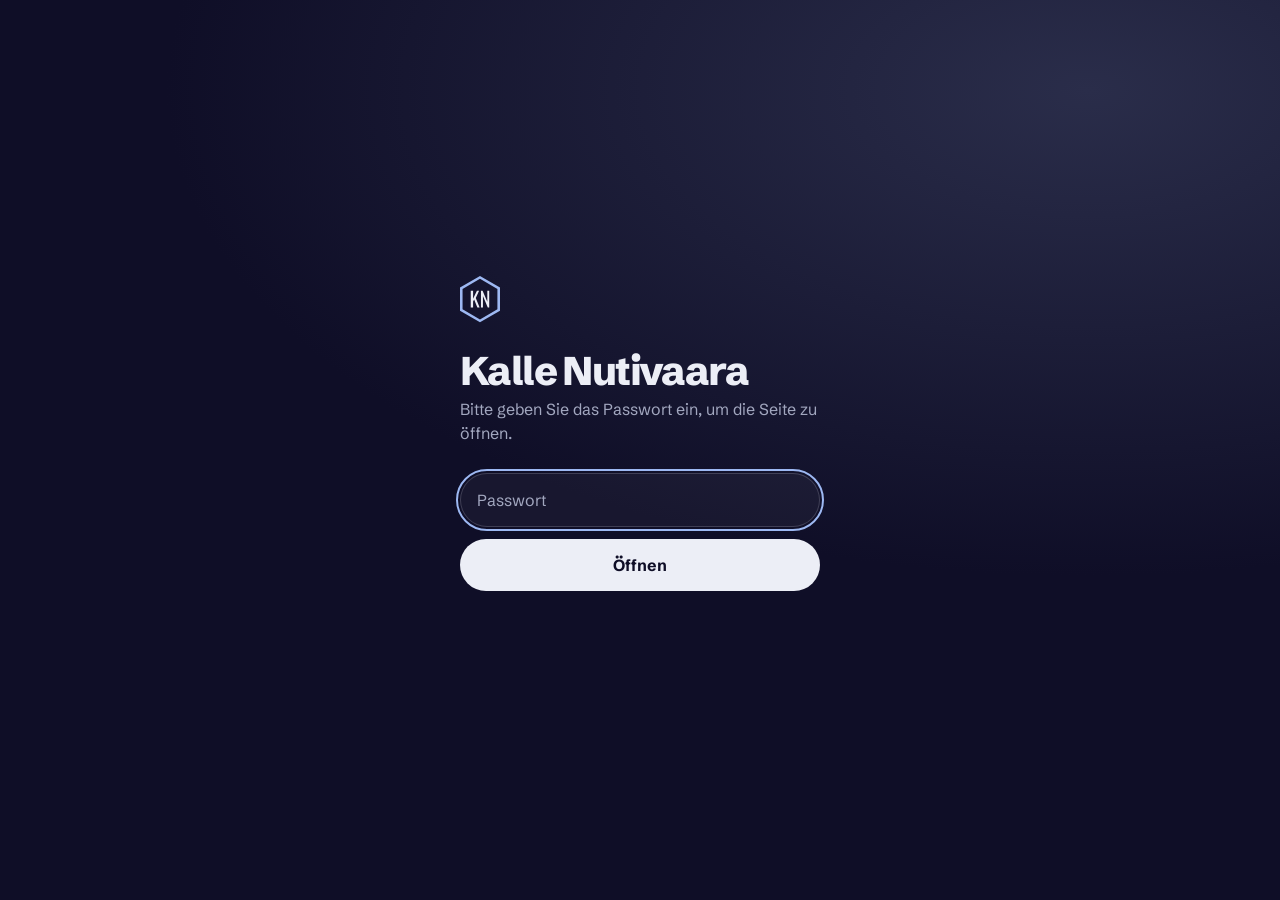
==== commit af27b819: "Redesign: Nordic calm with full-bleed portrait hero - Hero takes the indigo of the portrait; photo b" ====
--- a/index.html
+++ b/index.html
@@ -7,35 +7,39 @@
 <title>Kalle Nutivaara</title>
 <link rel="icon" href="favicon.svg" type="image/svg+xml">
 <link rel="icon" href="favicon.png" type="image/png">
+<link rel="preconnect" href="https://fonts.googleapis.com">
+<link rel="preconnect" href="https://fonts.gstatic.com" crossorigin>
+<link href="https://fonts.googleapis.com/css2?family=Schibsted+Grotesk:wght@400;600;800&display=swap" rel="stylesheet">
 <style>
-  :root { --bg:#f4f5f7; --card:#fff; --text:#1d2330; --muted:#5f6878; --accent:#0b5cad; --err:#c0392b; --border:#d9dde3; }
-  @media (prefers-color-scheme: dark) { :root { --bg:#12151b; --card:#1c2029; --text:#e8eaee; --muted:#9aa3b2; --border:#333a46; --err:#ff6b5b; } }
+  :root { --ink:#0f0e27; --text:#eceef6; --muted:#a2a7bf; --ice:#9db8f2; --line:rgba(236,238,246,.18); --err:#ff8f8f; }
   * { box-sizing:border-box; }
-  body { margin:0; min-height:100vh; display:grid; place-items:center; padding:16px; background:var(--bg); color:var(--text); font:16px/1.5 Manrope,system-ui,-apple-system,"Segoe UI",sans-serif; }
-  form { width:100%; max-width:360px; background:var(--card); border:1px solid var(--border); border-radius:12px; padding:28px; }
-  .logo { display:block; width:44px; height:auto; margin-bottom:16px; }
-  h1 { margin:0 0 4px; font-size:22px; }
-  p { margin:0 0 20px; color:var(--muted); font-size:14px; }
-  input, button { width:100%; font:inherit; padding:12px 14px; border-radius:8px; }
-  input { border:1px solid var(--border); background:var(--bg); color:var(--text); margin-bottom:12px; }
-  input:focus { outline:2px solid var(--accent); outline-offset:1px; }
-  button { border:0; background:var(--accent); color:#fff; font-weight:600; cursor:pointer; }
+  body { margin:0; min-height:100vh; display:grid; place-items:center; padding:16px; background:radial-gradient(120% 90% at 85% 10%, #2a2d4a 0, var(--ink) 60%); color:var(--text); font:16px/1.5 "Schibsted Grotesk",system-ui,sans-serif; }
+  form { width:100%; max-width:360px; }
+  .logo { display:block; width:40px; height:auto; margin-bottom:28px; }
+  h1 { margin:0 0 6px; font-size:40px; font-weight:800; letter-spacing:-.04em; line-height:1; }
+  p { margin:0 0 28px; color:var(--muted); }
+  input, button { width:100%; font:inherit; padding:14px 16px; border-radius:999px; }
+  input { border:1px solid var(--line); background:rgba(255,255,255,.04); color:var(--text); margin-bottom:12px; }
+  input::placeholder { color:var(--muted); }
+  input:focus { outline:2px solid var(--ice); outline-offset:2px; }
+  button { border:0; background:var(--text); color:var(--ink); font-weight:700; cursor:pointer; }
+  button:hover { background:#fff; }
   button:disabled { opacity:.6; cursor:wait; }
-  #err { color:var(--err); font-size:14px; min-height:1.5em; margin:10px 0 0; }
+  #err { color:var(--err); font-size:14px; min-height:1.5em; margin:12px 0 0; }
 </style>
 </head>
 <body>
 <form id="f">
-  <svg class="logo" viewBox="0 0 1299 1500" aria-hidden="true"><path fill="var(--accent)" fill-rule="evenodd" d="M649 0 1299 375V1127L649 1500 0 1127V375ZM649 90 83 419V1081L649 1410 1215 1081V419Z"/><path fill="currentColor" d="M349 479H425V735L550 479H620L512 717L637 1021H564L459 766L425 829V1021H349ZM681 479H733L887 839V479H949V1021H902L745 651V1021H681Z"/></svg>
+  <svg class="logo" viewBox="0 0 1299 1500" aria-hidden="true"><path fill="var(--ice)" fill-rule="evenodd" d="M649 0 1299 375V1127L649 1500 0 1127V375ZM649 90 83 419V1081L649 1410 1215 1081V419Z"/><path fill="currentColor" d="M349 479H425V735L550 479H620L512 717L637 1021H564L459 766L425 829V1021H349ZM681 479H733L887 839V479H949V1021H902L745 651V1021H681Z"/></svg>
   <h1>Kalle Nutivaara</h1>
-  <p>Diese Seite ist passwortgeschützt.</p>
+  <p>Bitte geben Sie das Passwort ein, um die Seite zu öffnen.</p>
   <label for="pw" style="position:absolute;left:-9999px">Passwort</label>
   <input id="pw" type="password" placeholder="Passwort" autocomplete="current-password" autofocus required>
   <button id="b" type="submit">Öffnen</button>
   <div id="err" role="alert"></div>
 </form>
 <script>
-const DATA = {"s":"c1NFsTUTnM8/Q7puHyYB8g==","i":"B0PYqwR3lfe5usc4","c":"VLQjlWj0HK8CUhTVm5FivnVjhGQwhefHebRqAGY3QJAoQ9q18mj1B4MLfRiB0YOS/47JHe+hcm6W3VRikqcQBXIsgdc0kQuQMEXL75xDJCZM9UK/M1gRsTDFb1AzJmkxnjJWTBTTYcN2j8XSdi9zh7wgi2oaE58NOvg8oxwP0QXkJZhStoj/6VPhk1lj8BzYOnlh3jcziVu5TaTjOfn3+WB/5iG5eudqXhG0OAXhBw3fO95Sdhcm01mjT5MUyf5gp7VRK5ak4os8rlI8pF4u3bRhzt8ncUXEdutB+BYZgV20H3lBwUY3lmoBi8WiDjXDHxgAI5HLlh0f5qEI2Kd/Rge8kooFYqs+fkPhaNUJWJHJdvE01OElCu7bXeF0gYJPC8rznFXo34oct7o7dulj/KBTdHIRJEgfdkt0EAJtUTB1NNwUUjVgI8i3qB8+AWS5i9pfNcmP04k1PVAs9PlvJmgHuzqPDMYwAzaGtMyCFAJTFFxiAxewUha0hmpIla++67iiG0/26lXGQQnCCF6T8N4M2VyHKI4/8s+YKpkkxomZHIykC815vBca+qIEbqkAcjg8QxGBj+wU3j4q8WQv7LT1nKzAzHS8cg5lwow75gFDEFSZqs/vvQQaKStgMUeyzjz7nQ2NAGdkdvA9Nt+40GxICEk4YJVRuiTzfHHD5UsMDHNHtb3g1d06tg1vsiqme4RFmy9omdUhSc2LnLvGsIMCy3S4NDa3Ytgb/6DWFDzKuLSmGytxG+kS1aNC7eAi3YEeTc6MyIh60saD0oPDz01peZSo8LhxW/A2Xl+UsYQrGfi0lP7mNcw60/L4R+LdG59ddSj2ypyH1vbG0JDwZrrBRdzBzusJU1sPDbKQIOPcPgg2PT6kxp4Kkotu1eNs55Z3vn5N7lbuHZ96Y9QFZ1p0fo5Sg8Xh3W+fnDQFN/bcJGDcfS0s4DEKh8bBHU9tspR5e7ugzUb6PcXNTbdfBASJXUx7CNwD96ypAmTVfc35Mhi1rkGUdr6sHCt/H9asvt+Has0jSmZWLBBCtVzAixYyRPglzWvQFlwpmRRxC7AEMXBaohofdsXQcGfx+2bynJM8S0PKCQ25DC1HzLv+UhV577ELXkzaxC+Ug2byjfjidgOwm6239C7neeXkKxZmjug0Wyq+sPGsk5b6QOGtpYL/8vIoGU34VqLUDsu7trBrNcF11AhB/DGEEqGQX/oLpB1tjQXSg1LdlpaHNEHJP24Y7VLVRNC6xF19sNYQgm6CjAXQylpKyYLUXdLdfEl/aBQipQeyNcikkRGddf2cnkjYK6+uKyjEVV1sLyUnxVxZRGmSqj30/C6x9Md8Juy7CpA79FAzyHxzWqMgvLuAfGE05df8d8DahI/11gycrnt5VsACzBvWtR+ib7If6tdhZsiz8DQCXL3DVl2vk2GwFrXwV2+L+Lpbolpw3aRAKw8XIafpcL1TrXT9HlhjqpfIX4P/[base64]/feA4VioVpxg+mwS1f5V15vVzzKX2mKxEdaRH/HRlkiKNnAuoI+UhSBndysCnIVDuH9M/E+hXOeIdmvzGxX/L4cUwzOTyUVOC//rJUGJQP2he8t7D/sOxyEIKWT42PAyLXMzfaiZfa+cXf9ukgad1GC9zkcJZ4YhVotWrVKhkotlP7Ch2TkY1RwOcea0uuSF4G6fxcojNVJrCSAoaqLIFxafKteEbluT7rNLleLJhvMXh2xhLkugbDlD4ii07hn9MmRFkwQlW+cOIv2vGaz2SChLo/M3iEtOaCFXh8sAVkVtYUTl9tKsMeDdAL2xb2lZ7pJ44KAEVF2tSk9RJFIkPBdIYjrOUMEfCneyD7Bd1/Pclr8Ejjah4ci5L/FPxu5922bPq3/c5VEWEr4KgcRak8+qMzegiNO3RakuoEiDgb+DvrrOVLVtfM5GxJRromIxadOS3nxnRW6Z1Ig0IJdTtIHFXCNxLirHPCnkwOeJ3PL6nFME2Ye3+XFJ4R/Pfpoh1tbi458w0Lc3rJZ41a5xgT3+HXL8wH9A6dMLPSKtLMAfWZ7Nlgcu0SBGmam+8j4sb9n5mTGdtjNIvvm8rDyftt0D3PynQuKn7aYsJklvV6uBPP04wbNvVOsuSBHkt45nxy9m/Q3AfeOBA1YvzJihJVYen7Zfuc0vDBZSlhzRM4Md+dDG9OMQxzpR5ajBdpjzsNb4EI3IRbSQGWaWMyMKZeLaoBL2OO6/dhM6w+xio1rrY1q36mdXRLjN0Tawx60zWjhOUerDQlclSFApMQI9cOZCEc0tKro0gmrbi2T4DrBHh7WYfjsgI3e8TUD/iDQIFzug5syxrV7tZX5dgl8qIvZVt8vqu1p9v3UkK6yw8azLIXYskgD2fCpyLMcpqV7I10TSWf/Kcq/r//BQE1vfS3b1Ed22tb4ay2WDhFjHfqqkU3IS8Z/kgzkF1xkhRTB6NzHT9+03UTCjTR3fe+Z0h1cbuNb8p6KHbZriGxkF+mwtEHqJ/DF4OWZ+LlAWrXH/2bWPKPFWQgbbI9v2laE8bYRCHuWMiVhpzshJlQyX+k9uTMVMcN9EqLemETe37i/MIJqwbdc0AedKTQ4aKGpTtzURDqXtcQ9JhKBxzNeBKtgBZT/ZPDNXsxP2oFZ3iNGxyZEq0eH4IHivvSHRtTlgPec6rQs8u/7mOv1MBJDQRflaCcaWgC8hvBngYEQy2LNYxHqLgbYkeQdjcXVprUZPHz0rKsQ8fYkeBX/imOX8KjSz8KqAqqDyQkK7GWHsx0BIiaWXizpORt2XpmzC04sOUAINxAMb+l60+NFP6nAwzmz2T6SvJYKPdV9XqN5z3nQFOh0zwdaHUlFVth6TYt+DMzRSFB1DyQoLSZPzIxy9FM7EDKceMvW0yf+y4T3YUndOMSwTdznD9RHL7bM6ui0VYhTfwPGJwj/Zj41EvhMZwojjUZXWmRaJb71uzExpaxd3TlgSeJvXOJHEiWyWv+ODY5h5SeJA7AzAdNLbY6zdOj6C/ribVVAeyYTP8X7XILSf/M+QXeLXPYtsvqejox48XYFiNe9K/6xORBPz1e2I3uMB55aA5gyaPWdiZ1CsZcJzzFW6eWmYM0CstePkEnBHiy+2PB+kdagyXHFrSmTp3dNlBOxutdWhNrSfdNrWxAXiioFPVLfzyqLBMjnCaSyuyVTjot5QOCwvRo/zk0nmYNds7Wvdctf/ZAZa2Ysq1q62WRRc/ZaeGXScpx+yRxtFlJZemo8H7eWZ7lmhry38We3sf6zxB/g4NdGPoW0APL7ZWfbNDIfMEVBD3X26eKvCd8luPMWlVI+eOl0Q0gIvFNRXYQYvxQgTz6nvvHZmMDDKQ73P03yj5XyUvK9l/N4PoAs+VF343Jer8KJa5KG+HTyA7mlq4MMPvepm8cRwJpRYKycwr0ILVmWafBR52h9sjf0sELnIrnW64yquVMw+EgE/2Z9BQ0QIJVb9rIgTmPxrh8i7YCZwxZzO5msB+/rBCTFX72IRvNrvjCOSewubkubpg9bdkTGa5GGmmCnvQJCz/iZETUif6z/1O4qlTnEfYEch+gv2cmcxinzOoKE0NzEFH8fHC9p50Ex9WdndPLLL2dXVJY84JyemkHkd7Tsj8RZS4a4ymierqNZ+8vMFzVzSf2i3j993aY77OwpcE9QvI671ETdEc5JkCYp0/yKTTRoJjPpyJrKmW6J6dr2xjgpJm9NPkohJwZJQF56AvyNO4G62Q4/+Dg5Ly2zVeq4q/NDaq08YLKoAF/QOYZsT3R+s0VZYNq/ezk3qDD5HGFe3qM8EeWTJdJB7/5GjNOoSh2EqyOGEdOGxCdPAqWiDyLNeyjswbQ1h4PADy3WxZH9aBQqin1CGwSiB+vuAOoW56u7BEBQaS2hrD35hJhclFp97QZIyODgv+BJ9LVxE4Q9bBmp/tnsaPHxtisj62O7wM/yOUDk1cFjVH6U5yiqQ2TdRWb334jDcBDE/uDSOmUf8UQqjJReKMW0yN5sushMD4ZUEYZBFXQDhccnBIHBUe9KxU+CnB9H8qktegQIpbFy0oJRzhzCQ9TuxBQ9DV/jNx1Tf8G3VDV8ZvRcBrd+mu/6wap13H1e4CnKOWBj2pGHr5apDXojhrUFCfq9bIpD6Zx+/oSFTjOFvyEbuKbqS7F28xpKINAh0FkTHBBYXgI3SKKx3KCtpMe8eJpihadKw7Esog6Rpz/oz1tf8e0dO65jcB+LwgCVoAt2ofhy2xiME3n5gsgvTY6w1x0A5cnvgw5kE6g5AClv3tT3/fdBnjVYv9teuoW1jMra9AMM8hKG9EVSFe2NYQaQSmTaHPOnUK6AaTzZ10yN2fJzdYNJAoaOXIF0yYg/walnfaPT3/tBujBlxsCdh0O5IzxfCDov8mBycqmx9WpNp/Pqu2dAE4PCxd6t1ujudVQ+1Vg0lOKTBYRqHRIKnRI6rFHMQNi1cdQlZhhpeZEZkAkYIJU0kCsvg/isiJxibR+yOxC+vV/VJX5R62wUbtb3NXNgaa+kb1ZATew1EmZ90qtebFw3JyZ3TFNj1GTSPxQfdul6+WRKKrRZNse67z6jY7J2ciH5Oyk36WBSZb6nxa7bwdtK2Y3Ct6qzMB3Bi2MZAJdy6ESOufeoKQ6fwprBHxUgvX/LKiacixbIAddW6tLRARh6y8X4Ig7URY77bNQ9MNY2cjqgIT1g4PlIpNBNZXNoCzgVejmDHFYTrrG0xIynCEbsV0mEfDhlJpkj6ABiavpEU4PuAaKgHLOBt3O2OotlOufBK9+k1FyaOIZ6fRZqoTzJ3iKAZ5yBShPYAI84C1/mkGxmPn6CfeXqP02AfdPpmQlOPXfV6PZcffB2o0rVK3ryfh7aTllmS2iVCwpZOgSbuldOY3+LzLx3haTQvAIzAjHKqufC8Ynn10FaPeL1tL2xZZbka+/nQFWj1tsWBWykSKsMMdmPdNs1CbeGFPmE6hJlRN3C/0+enpBnzzg35jcSOgY96UXiAMFIuZc/oBytDrxZe27D4yM/xcLxMNK15M4HVsCHA2kE9YFq9+KDBkZrMUF+jIVA7bpXM2FAo+Q1jvbwgYq7uMKEZb3YkuzMAYOh8TX1xGgI+bbaukXOO5TqR1PRlQsVFxSO4ulh+rplYd64RE5MTq/n2DYLCDF7Y/ggVRUTx5oYonuy/[base64]/o58VWaO6lDl6xwdZqJhVDpvykwYxl5CGCqhm63U5dDfYYT7f3BlfiJcMkxNrLmzedAGFKMp3MEpZCvRSmmxcfE8g/2s/[base64]/2LetL4kjOmbYNfUKRlq5AFj5VYT9LvzikFjPru2VJ4Nx+shKXXuTWXicHPYybarqmTjGcPmiZ6Fgx3EA7fAp/jhdofMf8L7GRK/mDT92eaZ8smmES/C9aOwktkcjGNBUhLxckbUIGSCAK6NApcgual70/yXpCXgZ2jhSrdOR8EGO8V8E7/7yvlFKPZsqpbOs6l3j7genw6TBYzEBmPgy3NAdQx6YSvDW5NJ3rfwD5+xUge3TFtFaCCPowmCUBt56kjRUc605UEpe5JJh7zLIDu+ioAHD++cBK5HfivpUjpjezdCtDe/C9Bm43Q+mXr5fUcCx0VaNNM2YP596hjQYFLpjGk58ucxEuapq3U4NZ4+bMmXvjpOVq1tTZ3XNtX99gS3UVMOKBBkdi5yq5IUSwbxR+MbNRmJMABvXIpT7zQDPti16evEMVa5tN6pRAmuQ4CBMwHCtQ/rfB4idOxvu0/8MpZQE53c6dOBqHtsKjMNhTplEJcdpIwk17hBefqnesnODPLWBEq0QVob/vu4EDlGVbOjfy/MAaE9bw+kHb6VFOamSE1CwIKZAXugbPNkk+DRG6Uyl7wPYqXOXBSA3c3qgGLXLoBqR3lc8ehjDbmhPe6EuDE2fI+RC17tATQ0cZg8LIGgbvyxsbTWq5uO5mN29N3lB8o7Xv/tN3BiUCLjll69NVM+AJS1Nng82fTvTFBAvyITPAv5fOf/l7XPmd4MWcsrnSHS+dzSWRov1CJZV41rgQj/73//b4FwlRCL9OHquBjM4pAamGhwU/[base64]/ce7FEqtnNeruYnmkUrlXVzWe+ZlqJfjGfiJi9drlf8c4ppJh+h6phctshY46jCDulP20pta/YVGJj5B4tVV8T4hmkCLvbBP6BRywudCqEIKXQEICoTdZR+XcEc7hQUrJERDzAoFQUxhLWmuif8q0OPmchgkpoyGf3yy7KpyCUuqpVxnkgJgD748Cadjc7CVAz4cyeKMZ3Bto7Omyaszt/yyIirz8NbqFpKC+qnnihRrFAsPPUeqwCKi3rioM9wGBzu7tPgIe76gkzUKE2NVPVaUwrQlf4Fx3TKLZ8C9U5m2Ac2qg6sniXETjGriLvzOV4SjNXxzdn49zTiPPLePFgOT2l/Aqo/4uBntjNp3XDMNDYnM75vdEysyfma/uTtDk3HdSewzk2Lfj6TTx9GMm/S+IctJ8LT7GFHcPA45fOrNPxKkLRdez8DmebDzcElozxYhFPCja24blyrcIcFoBLoaF2H1CGYgRT/IDWGUsoRmrpMuboPwNZEAYCtUIVknWsaCbALLLRiTjSR1iSbzSVlJLPNJD4uonFBUoqV/vsgeE4za8mnWyFDs2NmaMvUxZVmrVv1mBcYE6XWlzyhtdgmJUtu9OQzfoFma5hDsW7w0wWEaNwxPOixLKQ8DnSz9n05WrhfIhTvm1eGccxcAgJMqjbxZEI0dV+CmG6hYuG6OF8tX2VHf9/gil1ZjaVfZdzc/1VfAy/94jcV501GRTz2zMIJZRtwGlOPl4HdZUoERn7NL+E2u0lqusGynO2Y1m0bRPbNehog2xOl2eDR1yo9KwOnVsUsk8sbqQVpZ65a8fJEg8k/EmAcOHxNKWzC9rcCtI9khqY8GCRAqtX9KJMpQs1UkperWWf9WjHtGNdcdb+olJCJw58iWJNt24vqddwjaREZUn3IQibRVkagARRIDuwIZfsYJMkN5if3RksaBnaOnN6FEdZKxHXXLyDd/+8UviDYOzt3LQ3wJa165hb+pb4QITGjrE5tpS5OwkHVvigqDiDuOzoLTJImNlTrbV5yCMMAJUwaKxu3He+1y9jMG6nY+/JDj3UWv0B6Ii15stOs916p2ywwSgHp5Ke2gfEffq4nxgOTv4ZPMQqn+s9ZeuGx82RW3OHiQaaWnw360oqb0J3LzGooWUhjjZqkhYUCUubhk3LY/larQzt4qJBMiaSptQP1ndH6JbMXF+jFWSy1d/uZ1ns1GHqecdbIYHh8xxyq4QvU32UugJjnXH4Z+/S1gPK5GEdxD89vgPMb0S658j14KmL/PfPWksWXvlifWOtVAbIvjuXr372m1L76aErtdYnEaJPbHGlUrroQ2vueMKVusYY5v1TVrNCC+uU4mKMjp0g9qlXzE+C+/Tkh+//kGgEB2uxuj4itr7cQ77zA8JQZW8tClKxV4WJFW+RcLENHM7TLZUPC8Ef8+nakrddAn5cSbJ95MLEr0aI9GGHH7GUzG6fFJ1ivLE6P1DUyvl+cmlTBNsUW9/KMYzwiC8IH6RLqdoIDuv48nHlmZVpzUqtS+8vysuOwQeyTXnoAWWt+xAOMAJW6kzAkr4zECKLPGkycxxbmzgyUxLs51EG/hAwl8e+rw2JffGOC4jPVosWfiCwiNaWYtJcnWYZ2yyBbBB5k380Pm6STO7401D4g/LZitjzzkTT3XzJd61QzWAJO6qt1AXzklFnTro27qN8V8SLk2KPr4CrCt+Q+Uc48fOaAh1CGJfw5rqQ1CX7YWTyD/npOhyWUEVkahf7wCztoLCBTm2eXywX5sNy37oYh121GRCiP6YOf2LAmIMbLGGPwoFNNbiuM36has8agMnf2BWI3dC76G7Q/kpzfkbhd53lHTyKQ8TsJ01cTVyp5Kjnu+RPJb/XcgJG/vd5iRdgmrskSSpTlk+K/oy0afMeMXRAoAJXVnY73XnFvZisxW99XMy1PiDBLZkSQ5qcox1wfnFhYJVuO5uO63X0ShEvk9AYnCboHSdH36KUBqOFQK/R2qEhOV8pMqNOTczpxeJApnZIjp5D1zeuNPwhIajT7+FLKnJTU7B2xRLDLGko6Pw/[base64]/ltDW42ngwJfzs6z55yIbdnts/lWyFtJVFrnO52g6QhL4QIi2w547VLdfcP1XsFW9aPGbxCdaqRZwkBXBCCEyXmjOoxsh5+xR+6CkoYcZhVZYBYKQigjbSJKnLEPnpu8kOVu+vk6vUJnTLr+Zp6wHrdvqY2C0EKADO4kpQh07h2EZrl8bNfE1PvSrCJmD2UaL+3UB0zNOWtmm6de4RDxM/hENRA66W2mgZ57CK015K8k55a6mY14NI+u5c4ysc8cPwhiRO7jPdVutOjIi3QeRsEJXvmby9PtP0Fg6sxsX4NrUIvD5hjj7NiWn0ztqVGI7UZdHnPDW+rFqp09o2t0AFssMIiRzL9bRIJ62k7/vRt847Hq1QT48mpgVoBCtS7SnPV5UDbj0tkh4CY9lUFIEeQm7W6wAHmFuGmRPBjtFb0MTv9WApBb+E/OFNAFeITBH0BM2mvIz2J4hZWpgwuOY6aoquHDxgdVmokREmgVm8ROVZjqG/xEFeEvENW1eAVLId1utncVStJENqVc0t2FAmpIgzZ4HJsx183T2mgfeYBMHl1ihLT6BTYrxLf3c3rjD0mDuSLQd87837XwL26AVcba57dweH10k0k1+uFegq5GiwFK7fN9Touw7mPJ30/6z1Kcs6fcIQtQZMxkQ6fgG0UWIHUpq1NTvTji0UDvjouSlTTCq96OTHGPkpBd6jBKorXMdguOTZN/+PVh79nnPiVgZE5Tu+8if5HJqZGT+ztKzLX6Zp1ovVr263MM2aaF29WYh9NyO9G0ijZblZ9HqnPTjL2i7k6QSnwigTjlGlxmjjzsTAYLP/R7erqmDSLGo9PpDVvUVJL4kEFVFKdT7l3a6OgvgtDlHVG1XG+UmFmvyHSUsrbfAy4lfTLxdlpZxa/AnQkGrKh2VsXOCbyta2h/fu+EKt7MJaRou8FrwakE6d8sEfHCuVsRnrPVLrgrpcBx1PE6HR2Z0ypuveRqZSEBmz/[base64]/ukDKSOnPowMsT/M6jZGv/0FDC5OXsS0UpktsBn9a71S5S2ynNRl09Yrtb/4YvnaJPIIRBO/fQiomFbZwvMoL/2r6QbBlmG3Gf5Xolo+m4Mbb7W2Jo0p6sQqDR0Wia+BdHww2kllRqpaoQCYobdmubTpafmile6VEew5NEhIV7/rQlsDHllp2G5pSe2frciYgjmqYmlsmQ1d69CvQH5lSLwDIcr0zyhi0yAKTkeQGhYmhes/B4ObG/fGmAiQR7pOHe4YCgJlSHdD9Q5XwUP6AgNJxs10KOwaqh6VelNg065qyKGDohEni0xUdMbXiC2Z01xhA4IvshIW513wBZeW8vq6lrAB1v7wmvnI1qZGNVdWZn0vTMSIWZwyqyJjo+nTvNRFDG/bcUpT74KLjR94SiQGITPeO1yglDjhiBJuS5dckwzQ3y6N5M+li8q81w1Zi0fXXAy2c0gBNjHUgq2JFks6vr2/7WLWNyfaqZRc/wdSPq7fmvONbbJogE9BmtDiak2uSlplnmqIaT9xuqN4kn2z3+NMVyGoiYo9M2pAHj5h28RVFNZiHEXZWS5o2b1mUiZYqMC4TTL4K6hmCUqNecDia0B02N5rCBuGBV6m2ujYzYJxa4N0RjlBxOUm9binSrBMC/Y2qN7reRaZwFwEo2GR7JqT+zs5gsTkEGk6dE1XwLUN1ElUrMcP1DJOL97CoDNKQ5axxn95mkYXzTho7T0wWJZOvhwUBlXdPxEgxsGZPogWNrCwmXvnM+hZ6m7n3489dO6yvL55KVVUTGzCjpLo8lM8S/KC3msHip9PU7hBvGzjiUcSHLfo7ZeFNoRaE8O26owCLHyhAIhRNlsTWP0V9FIilaIb+p47VZO56NfHDjE7FDwUtejcDJ63/BucPa0Yvpn4EI/ltc08Km8maWrH2J4MXSWenUA3jMrRmqGh0CDoRrPVCOgVlsUVAlyaUxrN8TNVzO4S1p4OstGC+uqjGd+hXWmX/1VaOywxqgFSw6g+eyHHyQtEmgkZcFzAUEIJ+5EHzzkH1wfD0ireHw4dX0rYtDIzcqBFmxoEk630TH1OULExI/Hv/MaVbwToa41tb0u/QsR6ai2looI4+41pkN8oWSjrg9Lj67W41W/yLhDhRiOrfL4AlK2u3KLT2HpOwpcbDz+7Ch1cV5bM/LKdJd2GWzzvHm+Ci1RTE5FiTHcy2tz8BgzMv33daKCuBFFzCY7y13IIgzk69KboszIcwn/KslVpgUe+KM4DQrCnrj5xm7gTF+ZW7XDBX+Hyca8X+edlFJpeVK8C8aYBazf7YwNDpdwEOE1hgtCjuLZb4mLZReoxUiOz48yHVO599rG9dfryGLEItImZYZhfTxfkCiIokxCfOnYmBQ3baomhJgM/tKpojPLdLM2kwqod2NG/XWbfONP2nqm7Tww4BASPw7lV+Xtm+35/7L5QQQnJwONN++XqNZ26mcYyEql8+hos+uIAyVUOIRgq7fbUBTVAygH+E5/h2FbYIsIA8uMH8d8VFj5nX0FDtMvTLQUNv6tI7Zyb75i2cq/G2ypir7xTG9c7jx89BS9uD5DJAxAL3ZZIUbD8NJddhWOUv82lc1b4jzXGOusKwqN0I2XbWRrOSUSYjOUFmKoHHy/v6BQGU0aEUdNiEpdZiooZHqk8z85YsgKkrbuI5YjeRCSSLwTwPk46JdVJKFjqhAl49GlVCn2lvIEEO5ZspoVejd9J1e8acvgpvHxh1ZWcPIIb6maohsVubHW5MGggq2oUH/[base64]/qhI/QEsTtoNR1rwytVIPd6HJWcY14Rk9B8idUrKMnCmGfp1PTblD/eoDoq3OFeKO8LqwFJZNFEY7lMcONqFSNVq08Q9nNQ9Cb8vJfajr+pYKYp0PL+cWJv1wLlleujVBzCaVgBm+PNYxsChwiQyju+Q2k/5jEEYT7A+64w7r8oeRlfgjfH07CzdXqsdaQS35No2IimNU4rOkHlF+U4Ked8A87heImMxFKdxOJ+0sutICr9rU0tdhZqTAbFCwnYMJ+wEfi/ZJwrHB/vnui864PrAJprR1wRkwSxhDHflQkmvmps809HCZPwbCfsYfuWxCUykBM1MEbJVP6HhSvNQ7F7H0/7PdT5mVo4S1ADB4UtBABj9U67cOEzsk5cqBjg+yU2zda25dxwoRryyfdXHZ0HA+ayGRBStxJJ3Rd/9Hy+xvJ1ngSyqPcmXv1KUYkYca3avRrl1NEHfEQ0+3Z+8rP2kkZBYmv2bhRFY6559W2MkorVJ12VTYegMNWofmDyigZILcXsQYKMcgRKAG5KP8rBPkn5EDVSW9a/rb6pMh+ipluLNrdBZ+apH5XB4LcKxG2mGV8nttiILpROlY0h42ppvJy5s3mDnHAawdcQzmMBR2FyEIJqtcP+IFgbrK9giMr4slp9wEqzaAOKC8oMctBmlXCUtVNxFaLSgKVvU6M7lLimkhC/SAsDAbi2IEfMZC2TvJu/OIohN6dvMHMaLqvyn9bUD5aBz185JOuiQuBdsSjhlr4JcNY+df7GvijCc9wxtOq9/qNDydrsM8B2gU7l2PJ0hWSI9EB/EeP70UrpZeqkTlmGvzDF5hrmLaigtqE6DQHrxQvhXzghMxgzywXsUVg+5t9wR2UtvqnxuNlaMLuNB1sw554jFYZj6bxMdb3VFOhghX/sHvd3JuJOZMbmdJTMW2MEPYCuTjJjF8yt+bmL8DbTL5HP+d5Yk2pSWcKQQOvmyeJFuzyl3xOn/DAQjNwpUwE+y3Mk/HieeK9/v/5WAiw6VsqNTuyk8hwDzRGBOKXntUCn5YwmBEDBNh7kbRFsZvwGqgYVMc0Yk2tvymAEXJfdtWOHdTaCAbVhUPgYRnbjUq0TgJ5L/aVcpZO2+nnj5PQlvYmJGYYnQJwHXFuedf8UAB9r+t1cgsTXh473fSYVbx8ayjNbqoskQOgVZTV2NbAknJuNlo6D+0w77i6utFP4ullmbkmlz/XygVtbvGhZrykfVC7HVeXeDYKgB2rStTzYQ/G6Rt0GHBE4En4mPG4udsp28LWaDnSdHE7x7VFD+i9idaNH34eoX4PTwMMLQMqfF2OqzN8p5Jkd3ijdkWIF1TRMJSOnvU7Tmyq43BhWdiOZA1ELojBrDdfF6eOyhhC/DDbDa0zgMaD28mcBsAxAzPCnMF6Kob8KN8j7y5sNwjwk9AYuSfuGIhMj8ULu8jjgrnFmoNE3rzzZaNhwNDYCQRhYaAt68hucqkIks5kGuF911Euywx+hvXF/azLIRPLlWbfdKMX1TlaBWKTZrP+rPaC73ebY1XrIipynm/CBARUlloebZglXrLlokGzmRfWXRdKqApzf1n7w+Bd/lRU7oEfUrcxNMKD95R2L4tzL9X6VtJWfv9/4pzrO4uMyg5nomg7Kerf97DSBLiu/eXHugAS9sg/bHFJXqc6dY+CTMbzUuqR5nUqW26yAm/+F2d8PcAInzWCGqGmKmvXwHjCJvpGE6ohsi5do6zLSmHqTg2mPg1wGY8fPTk/JrumTmhXj5tYFd/Ls0aOrC17hT2wyZFcpAAbi4glzem0Ezq6xpWpzIDscSkIiT6nfyYoM2KAJ73fzHpZpjdIRlmi7KJxRNHBeqzbOMx/WTTMYl1iNORwLpX3LQ4sK7czG1OWGArNjPklNhQBCubE34tRbXAWBK7jmhwri8yk4V/ja/4BbloZnRRs43XY72DX3PoY8bSI5qx+hFsJIrNSeZ4dTbiuJOe6C2i13T08BHf476cCNFFcy8fvihOhZeBoFG6TJRfVnJAbRtccN7kNANN5DVLnx0/0BUJyiFNyV/p+1prE6hgp015rFt2GTy3FoCJtT8MNc1z0iRmb2oEqW9DXe4Hc98H5sGVCtbTkATccYrRCGjN93NIFvnF5BTO0HzAbRlnLFQqukNM4iCY2pNuYhd8hifUzWoyzFb+CDfTpXr8isWhKRqfyEE/c0Y0POZc0tUs2Ai+3clHAEC1GPamUSnPIV9xZjH05/fxjxc0TIlGYagqzY8qrrNpbdTofZFo0S5VBZjOcD0wnGvPb8qwC6FUrg3Oj2b63wBR/9SOl8FMzDEjfiqd9J2e9zkE2KfcSGdpRbi7C5lETA/E2ewxQlO4+G2g6oc40z0CeGDI9QJWbTYhY9wSII1I5m2ieVI3ZiVyhfm0jxrl7hNpe2jyZojYQnUJ+sM7lq6v+jE4q+bzGHdPUlQvn2xSH8+qwJ5zhHmflhgkKKu1i9uMIleWhNJuEUhR8TGrZHaPYhxUwUPTXQ82o3JYjhg4M/81d41N1HXn2ck1C6UJyZv6hpe0/0A8njS0s5ZZSR7JzBWYD7f3vfLSHH1X5DXZeSCoMmVQ0WHb1js785I804jK2mxwzXjIKQ/JDclRlOVXllR5Vci5CbgDesNezBfreuziLk5bHLan81npLmVxu7Df/x9d2+Yu3UTnB2pEWOljRkc5U9HFeTPa2uQRumOcE0YQGqSyZmOPZVidaJUZNP/hiTtQzF8fLVi4fyIIj+GJkUVCF1PDLrbN1YGe4LngqTDtQCW4t+CXZo79tihIadjUsC0Netim/MzS5EAnZb+ki9BEZMNBXjTF5o1u4eEDErq2wtS1tNeYjX1Xgn49evK5vrsv1/yH7XT3Qeuk5xCbmgVL7nZdgMZzwZmmq+uWQk50tH/6zw0TcXhNL0N2XBKH5l4q4DbYqXsMt6PGpzVPd1R8MSy49hGYTgT4QMmPNXMFf2IzCrqnw5NU9yk+21fX7YBy52Dx810k8lnPm9cYdnGifWT3FIam6vGLGv9IIMYB7zKYVu325bbTKMcyHlp8RwfgrxGiEly6yiR0Mx0RlJyC2SAB1EVqR1Kch/tRSAMn46xF0lmGWcyqnJOsTAP5Noz5mTGLcj7CflFyqnkHCGIIEzXdlqJy76NkRUBERGzV/jrSDu9Zwhwp1xzG8H3ewfoTO5gvJ3xVyxTSLewNgR2n8CBZb0Uv1qdDWHvMwenjUEkZjGEjFxlcHsyvm4nHFCItGx/22wk0ox1FjFNyXDIg7zNyWdk7jLM9+fHgn2KMjguW3mOhYw7esvm+019K9wslTZNv1I88PjCB8MnIf6osWBf5GEA17bs8bnHTk165OgQlIR65PxnfSgZoYzCWu71fegdoisgF/IU34UYl2+gETjK8PalhtmHAvkS3NWgYwWKeANK5GIvIGBxhfN59qAwXEmOs849QMwPvNlaesTYEhuVcr9uqVMDrdoPCTS4KunYkzPJXaF/w7V/I31kgS3cmGRJ7wrkjdEgPPzDAr+TYsz8GMeEtSNTmmbeHzVGY1k/tHNaTvxd0bZXEG14QY/u5xfCzi5LT2KZ+t5n+t5rIN+hedXnb7R8r/mBxJnsRGEV1o0trFDtthURQbcLKfT4BIQKop8gG7HVQFcwiG+EWpjgfHoT1QoYn8HrqJuP2zaakK+QWSsvlvZVXJjRkfiCl5SU5cNG4TzrYaJcLxIIvhcEuVdr6zT0rV3EdH83C1cJIKQSCP6Fdj7v21Ci3N/9zDNykPv39TYzEP3dOkKbywDo1MZfwPMgWLhdYMhVgok53ZXzlQ3VNhEhJdj5RhmSbs3nV0K8dWdGJSbV3XULXhDpx+2MBfOdLH0CkmxOZCvR8Lnk4k99im01MFU9i+EPIOIYWRmPvL3rw6H4w6G/DpXZk5YA5iQrOa7wjiY8tJTnWqP48VSe/F1rD6oGWqAhXdv1ICw8uaaV3Cs4MaiH06WTVZAqT9nMTB82Gj4c/8dmhYlfPQq53t7PeI3btujICk0sltpLH9FdGdUCUFREFWBXRdGs1p3lZaiO19Es1xY/iondpdiG+aGwoQ+6sniPoIQ9fiz5EVfFC6RgKtcI0/[base64]/Q+yhVmhDmehmM3TBWa6/80Loo6so1wrZrf2zXdUk78D6ra8DVc6r2lgdyuy5MWf7axrW7odHhwsPFNcbQUht/lLeRz487MyB3EP1UtukGKNwatcMYDB5gM2w8an5BMNtjA5IR6yzkbv3eLWXx5+4HL41nIT9gK4aj463iRZAoDd/P1bMidr4omNFp0kzkWxk0ijFYMhNZD8ze9cIOcyiXdMG00qVOAQC4EB2huAemN+23rOSR3JfjHVtC6oZYK4MT0ox++rYWvmixD+LmILAcbbLISkvoJIi/kJGBlV66ptWNM2CvT2LlURrpLJ0fo6mibUbDCUT+iovpFC9CkmDoctg3uid/eRYSiSQIX3WH+6eLis5QiWw6Qj6RuPka7z5e2e7+FAlW9+yXWeNJ04tQz/ox7BabxNDMjYxTRBg8SrdPyx/E3RGYtabVIYGydu2hn+aeRSdSISAHAcs+B0k2txUn7Ym0pq1Cgqy2gOHZGZUTATATAxXkBURT9+337gBZtxLC9D2vsRbxjoO+49L1uOdlx6tG+xVqPSay3sJ9s3I0y0JFgeBfwcvRzsmsfq+p89WiykzE0L6bc1rc2ZSm/5QwBiX7cQJJYdYBUblKm5jcVJEKNm/zaH/pB3J4JskpYtShSeqr8YDkCD/cJk27sLTOMaTIVRQBiHHokJSKYEtlKnfdpoqCY9N+Etcne5Reup6nHkMILqUlQ0E8CWMErg6rL3QhOTM4DL5Z3IQDk+TjmdY4xguNleJyGO14zP83ZHexxFKaTzXip+mw2mxh+tyKQ5+Hdyt1v/sRR+1FQhNPmQypiPNmMwn8QUWMBSiy2KNik7JN/WhWCW2QVlQzyWkWE81/1QWCuK1LrI+iVrlTMZ6gG3lC+70ookLlR4DpKVBZuEJ6dDzOnP6NIkCsi1DUF1NTi/x7Nbb5ODDISmd/FpQYAzZxGai75eLHQSag2MVO7nY48DNH6lByKuhq6xyf8GlUnvPjRDm8fNE/a1j44MPieebXDBFmXRt8RpTnjIoeAWaOw7jrahACbXwkca1Uw2rKke4RT56tqey409gkQM5Ou1Kv19CrS1koYlCRKPQ4MZ5O8cfnJC2cGIFUIeaUvQ1W1ISMKUs75pRARSIL5k/eigUr10TV0LHTQgUVVlLovjJE+K0A3kY/oH7cn39EoIkZR15uKwy80y9xQHOdwM5rVZGmfQO7dD1Mji48BrpC68ORg4NbBcfWCrdL011rvbF6gzMUpE5pVCsUE2aBYfyYoZmBdohHP+Ufwr7epcpYkTbeosXz0dNG5EkbGUmWUnx6Pcr+fvbxQh5GqCuwvvCsNqm5O7PqgDdWKsscMkBeGL/b41GLa7Q5Yrag3wwJnf46Wbug0hazqfXyVakI8VNtL6T4IBf/Gq4ZuPFJ5a6qR3ITmBCQCVdm1nL4L90xLe/t/4qBH6ALOhTSSi5gNS4FgeQOsBpx9qxBFPJm84xIOq6CVNauhKZC5MGI+R7zQgTna5eEyHhZuUhiknSz3jaTJJfFDG2T3DREgpvy1/f5mf7Io7WzJg+bGo3TUEqppVh7gny6pccl7Ihdcem6/k6opyz5VnQmOsPmU2OiY873iW5kcKUqBicogqx17RD2payn/8WMq2pAsz1p6t0Jg21Vraz0b9dGaYkeH0VXQY18lXAADc6uCT7LYGXEbODGiUZJnl8KYMYSAWCfYBqlms5O5J+Hj07uwrWFNAI9hSDmoyhejqyk2vNpJpr5ILyo3FKK2zbKtxA7Ej+UXtSzDGs1JT9KQi4fI/3cBSyazRc+aKZb8aqpevQvqastg4plWl2mQh8AzTOp0HQ68zgwWz25BqKMZhp8tRcNKIdiQ2YVwhCRIm3JUDKSTHAB7Urw6KNBtAm6Kt3zObL1SjcjsU2AzdilvvbfEZc3hQ0cKQtSofR486krVuAZY/863KtSDeJ0jEQGY7BWuOOtZVh7so4HHysstmq8lki0hUHQ+pyWqfy3Vo/ByFZjd8/S8DaiQgLJxD+e+8OzF4mCYQdNvJKKIEOSLiijBBNoCpHj7ndYd9+TjPHzurC3ePAfIP6onb/UtC1/uRZc145Mm8ZEmZYPXVdWnjAoODtrLVgjJvjMKYesu5DqyjFr7IYzXINWnpsigRRHv6/7vWJ+I1xC04i8U+O8e0wi0kmkGfWhsduRPmSYUEhdzJ7AiO7UpunK5Da2dum5eaua5TFt2IxY/tvJxMBS4TKIrVgkMcKoe9CLSK5KCW6CBcsm5UXn9CVDllQKfpsf/WA7RLL4OhWolW3WZCymX2PAvcIfv6LGsKfjmYW7VqoM4B06ToGoVy11JXndyWHXK9Jqg80aJ/deJsQfrSkfiss1dVVG+3zhbioSdRektoFCBsC0u4OynCUNY60bjFRHhj1i/+Q7S1Ijy8nm8y2XM6Wt5Q8+77hUj0JhU8me0Q35gVIcwe7QgXdufW+8qYmb2YaiVz1g3XUmFSRHC54OsU8I7LfuiShQwstsvGZrgc2RbzhEAh8i/M1EuMb1ATRvZa1zTjg+9ScyAxnVccsQwxQBGnfpdN7xxHUCmSIdW6JNAZo3yj4WRPZWLXQ7cnSuNPJ2kZOlXf4R0aEb6aZZDFXNlDu4drhg/0rkgpiOpyqFHFTyV3CaeKMDfBJ7zVXjQU4ImxWi60h+0iAXB8tZl8dABUTjMATd9OfMsky3Vr5k05qJ+IAAmCBLzEYVt8XvTVl/qQDSKV6Eo98ZTOHfImyNeSwZcHHMMzHqnfHuJ3s6KKlwTk7aHVIlX9RmvdviBIVr0UqVqNxDmFHZr4rdJ1jd1LzNhs3Dms0lEzMRCe9yEFs1PfQN4Ou4/6Wqb6p15dy9hohfNPpF3HGAXIOgq+YgoUfytDJTb2SkyaNc/2WrwDeGdKukPd9Bdg7XZRhotkLystp0dLnSaGbf4l1gy+9nzViilGeOvfLVsFdHHalbePBcnVymS5eSzhn+HkjjogDi+iHCbWFwFB6g+96m4fpHl3SLjmRK7ko6UKXpTTWnPf3JwuYiGpp2F/YPZbn1palNyxIdK1fTq4uuZ0jOjKMT/SZ8rhiuF0h0H5fxykwX2D0UTFaU94AWaXteg+NRIzlI6s444Tcw85N395+P5i+G4wMxi4YzcD6EuTCqpHyAX3NXFZ+Bczfr5GtmRLr9uKPWg6B7z7zrDeyujbn3xve2bS9LW3Dvcps28aRLMdbCBetmkbhi2e1xAAlQYJJIwzh8rmGYH9bkXcJDrUEWRH/lyzxfEoVL89S28NyYQRtpnuP2i7aDILb4LJNrT/5AP+Mk2NQhiP4LK/uD+XyeIx+Puj4QHTyYsVtccB9revPOrCGd5Kw29jeBVtYXX5H5RbazMAqgxXDrMQuIlOudI7f9YOxrLNey0r0mvYjUHDl0HdjFXVkSBfnAueFfUERQSWfxrSWCZirNvA6WO+W/Or8F2fDwrEVuWi7oe3m9pP+esw0TiOQD6TJWcZr5H2zCpE34WxN9RxsMLPMFrLekuS8qCnSVUujR0+1UQ0SPd/+3o1akqxVGUDm+GX/nKss4lO/MkcIy2fIx77h+KF8+iw42JouI1jyraCMwMdw9xRAqC3Pi2/HAUpjYYVPfXD8EPMPFGVJUtr8sdc09CjBP95yJr9zNDQs35T+nM7sWsVEUO/VtnI9UVKc22sAA4ucWAyUPdUQa/wJC9D+FrGSKiknhIxFvbX+Q+2BO5UPL8q2Ezo/GSOhjE2ddLQzVfsuP8SW2X+vjNkYAaSJGP6EQMq5JLRDq81ikmZq9KEFGwl6Wd1TvSGZPmRIASZaHpgBs+Ik+9CBUmM7gYzP/Z2AhDI8Tb5G0zjvzEiGZPejLiRHBSX2nZ7UXXFycqY10NIUP8A3L5malGPWN/Lqw6pm6MdPW9BSmMaVxu6lxMjE0Cj5B8enZikz5jbW/rI8Cw6bnLRHRA3t5JRSJb6BUK+kUhOHWm+3mCVRwPZYijeMgyn2C14KOIhGikO8X3bcesdotMScmzpPLNmJLjL/5TC6AvlS9qZHU5amsNaCh9hvhZlABdLE9x0K1IREkS4+MbZjOtuhl1eJgbuy0dK2MR+5E28CfNBK+3/[base64]/HzS0fz15bWP+vVxe3ta6larFC83W1lpl3Nqb6Bd72SVJQqr6YsRuSfhFMDLXNTVOlGzVfGaETphCYUuLxThjnqhv7lXl7s2zg6D5AbLEgMb2Bx/wt1hwil60SerUbHAVkbOKYuYYq34epHWU1prvDRdpoY+AA6ih3ND3k7uIAQEUqN864XFw96soIarz+dACE/xCdkFJ0WkL9VRmuKj4wH2inn9+m3iWHd5exU/aHLsABZwx7abBjzChlUsdrsV+xbPlJuWG9R1Ui+ICC3UqHJvxrYwvk78JUuxhWUNVgdc9zrxBp0Ju6J533ZMqWtAP7fAUdTnkLnzx7DDfRvxCe179MVHGFzW5L1oAl3UjwH9KOXnBzww6ueUm/1WFjNGJMd8PuJvLLFMfXZJK0HFxobI9LkgUvjL7L7IW2Z7NpTS+Ie5O442oHWYomuZvtzzK1SrpHhknPmQCsjTA7IP4y/vw9LauMUf0q50HciLMHnKqlPh97zMKCRPeTdfSRghbiEvwTBkyV/[base64]/xIDJpWGKrO20vDiHWCklKNfVJB/r/whp7tSQKMxf8vTR3jY4ejOnDVWC/hJC/wzjJLfYTRyo/aHzd+1KKQK5ktmLNNV2sKpJd4Q/dLAX62jz/duemjHg1GwAF5S/tyVYPjfw0D8QMWUA6RBJ25V4cj/ilsqMOXABo/mgpUTNsRv71tORqiKkfquNAtpaReUmbcALw3fJ1rCkDRv2uDtMUwNO1atpkZ4ASA2pVxngbNF9Z+Qvu6Nuy1EEYnUwRb2dtUanNT2yj/[base64]/12l4LAXPa0CxpRTQpgdCodhuObYKvD7yH9r/AYiBwQqfbBpzyZ5mvcd0RwM5Rl0VdA7TtTL0e99PBOs0cA0vZVugwSYCnu5OOwRu5eQ2TLviOyRAUpxsDXoQuHNt5GxPzVUv4ZXde9Ya+jeCjMHitvd0aCeReAn8IOXxCn5yLpPBZ8KvScQP2GaLbpKuDaUKkg/uW/7xYKueeJ+Ok+aDqWdwKeP/9MtktJDJoZRfNQwAmJk00lZLyyI0deCNnATU5NEZ0khfp3vITZClhILzQSIcwPRbye5S5DkJGXihRqOy2CdiEN479Ju2H/5UUtJem0uqYK4AgNE2TzjwGDT1RZshx28+9s93u8SiDCZUKqV8OWA9OewrrOIfhU4IdGw7NQ9SbMqrLMFWXreZLmd97pOoyh7WFlp+qxKYWESRG068sJ/i4CO6abPds/orzcPJwC5AJvvEvI/e7GBLFbEp6uKzJj6WM5YiYogZlYvQjrksc5y3Kx/i/3wEOfhNc1BI/E19u5YMwalzZUbHGODZqpuqKZY6hdu2zVBvQy3EeR1p43fqYwIjpLvhmT9WwBrbligQpm93wu0i0hyCyhjOYsmtKrJPvmvGLyb2EscgQk2cMPI4qFZ1oIzoj6CU4oiaEdCneWTzD8AfD5YGIhNNQnZ91algIVIjODc7P+qZrPwggCsXzJtVHtwn7B/Txk6ndfCF9BX2DTwTCw9PxQeiFaJ50/FrIsiFevX8Z5ZF3bHB+bha+34gsGvGgQMshIJau0SlkKEUnEy+c7yHu368IVBnD6Zbsq7W4OWVftNycU+aDnuYBQcDDRt8nCvhnAMGvwAkyrkEzNlcWR+L7pZPiclQ4LwjVW1KN9yrWjFkCDncnDODUXZojvAqDee/7M4i1h4EdLtX/Us3ooH4Q+5ZxYNO90ewFhraKnQeLex8PnPoc7baSzXam5Bgfyf3hVYD4b2lTLfvMqMfoYQlDsd6FOQXY0rEdW1s5FPhQxlnEOmlkL+Hu2XPdeAFP8OSNkNimO7oklVZipNrRCv4PxtNJdPnDaUF1/+cIo1SK9s8qFZN7Hm6oYf3HY+wmfjw3bJ+h0MgPtswDqJY0a4WdN0XckHTmgoX7wxMtU4WB1ypthinegK6P9LfWKtQ3Kktk0FalddV7nz/CBSmecGaXs51R/[base64]/LeSqmKxe2Z04e7JJLLneD310DTQzOzd1mmbCGsqip349ciKD04ZImFLvt02RmCmBE9hrYqbOyMl1fL0PNMNfFNba5bYZ/DHKou1+m6ys6E/ClRhvItbIT6zd9DeNf69frFkVE94c6xC4Ohtkg7n1WbNrCuzh7q1vSeYVVjFIlMYqh/fVRBe1Fj4LrWU923wHwps3nyUV4G2dBaixxWE1ewJAIVHltSgLNy14hj4whQNNl1w4m6Uy5t/N+hCWfcu4sT0j3rKWFG4aPcXkfB1psqv1Qz1I8FcDYsLcf+FRVLaDS4RtGF7i5LgwiLeOrIjqBiJ1EIfOXtVNgp5l/nFQYL1ovWAbSvmunV4eYOObCC4CwXhXbIYG7G9xvrGfIN09YDNXbaV2SYL9iVUn/oJjUqNyEDHznMZJCgBBlZD2lEwthOPJ51BOsEpyTTjXuGPrAeub2BjXC8EVTZTMtHrtL19/gnQegn1ReEebL67rkXR8Le93cKmWRxI+ItDx8BF7vjY6M2UQ9rzTunf7Q4bBKAO1oRH4RalgtR96MawcK7HJoVdVHA50QVvd+SE++9InDS923IOphG5jV7yY4RJDO/dcb/2HJVJnQzNp6G8xYNTwUt0nbKbVZxNS/fOecYOxHlKDz7nSu2D/ETmia6a1K8UiPYrpGvC7F3rqgRStXjp/nOhPC1CkfqyfPbFDW68g7vPRJgiUvdwN2/XEx3/OWjQSYGdxQEpKNBpcuzoSjMpd7cnjxlw8SuklEzCKRQiD0uAxwRQC9cf4Zfj4dVCgrfSczk2A32vobwX2toFLPKkXSJR3vSAuNJEjjFIOl9L23svz5Lx9u1p/qmv4gDds/Y/YYfiKMMUXBymo1dSI9ROJx1MsMSJj1qoONLJvpKt8uuXAy5ndxU1gkPT4BR2XorALX8S5QqzuYkOXSXzIv7yu8G2XRI3hkN8qTGrSsHjXaVMGXPsqjh8VxmV10JIvIKxKC5huEaVeTmFEcqD/51sHhahk2JqAL3i9DYZUo+7L+AKSNTOdTUYuHKv9t9E1210O2EfmSZsfIdSWiSQEL7VKpOwNymgrT5FkbW5DLYl2lhB0n2kwmzh8Qwn2X8D+9jLW/Ssy7YhB7ZzpUW6/y+gYCl6+6qtrLJgpIS/MmvXGxksezmRzOV6NmptxcY0A7raNHnGLvOJrs36X+lYiIxTdqIT3KhxxiwSd8MGcpflW/yZjTWBm5+6HGXIfjQncUQL6/kUm5y9t9jFyX37NAZotRgcPHbenzXp0ycKgjDSQGZ6y++jE=","n":600000};
+const DATA = {"s":"pjYyqtBkKzAS8XJtArqxNA==","i":"ATZqYV+J5UJEMtry","c":"q8byPS5+1Oq2ion1h632gTPSFlQVhePE2lix/WDT3unFtIGJ0aj3HI2H8/21PQvmL7eejT414uShxMchhkvjqZm4A4CxuVzp0/6Zf2IQE/3z5SHi8ohqJnbWZ9b4mluat5MCaxxwHZPYFCcItvGFa2whmeKpt7hb/N28bqUeYW9FY3lP1a2L5sdIxiPZhLEZSWov9JTzFgPSLtrDY8uoKiTWfOvIdEebMzAOm/QSn9iVMSi1+TMBy5/qdkytRY62ypMSHJVlSQfqtBaz9frb99IkQNpFk2GQCbJqF2MN/z0Uoe4+lGqDCqeUw7m6iu93kYr8r4cel8NZrS2vqoYI5iq1zRUt7L4n6T2Xlr/mFOmG8rmComv8RncuTJA9A7fhj7NmebvVI1WnMmyinYjWr4HeWAmt8o3uN5PB/BOrgGpEDWWjIcvDOZiF58aTUzM9XL4NkHsvOxTR7VZq5zkvPSP8k91p58y85w9yWyIchyM7JHZ99bJ+B89x1dfRRHiQYCZwV76+AIgtI8bivG4V/qrrJyCmDWWG4I/q1RdyuXNHS+oGiJWNDDnWXykAOKe3LgPd7ErNadkYxRkygRDYTe885wyWgj9yEfiaybmE25d8devbUQRZdE4naioKYSEai2N/0+Xxb7uknadKVkGXrrGn9oRkbA9fsd0P2aSHUi9KQcefGVdyxbVvserLA+0SU29Zd8XzJdlizLyWiatJaSWVs3BJMjWEWxBIdyn2gAJDTvOD5MEgXLkL/[base64]/0T5lMofL+ttbrdYYRwwInhm9PLvW3oAKkw0txYpuK7uYYngWL48bRVhIlJ+6/dOCguOXDXlZ92akTcAK9lJQ4Fl6lpj7HywM//fwUZIcoZgcdU2Hm+AHSSKCJ71bu39AS9r9STw8+HKWe9XnpfgOKNWwv2U0YrJXTEtCZsTDjaNARM3DiBUITHrve0ogult5RdZsU3fK02MD9camsurk0a7rJlWZesmFjxNXJY5Xs7MhCG7s+bAKNG5wmhQt/GPlmqbPp7Zw7Y7sZ3kkdtYVasL5Perbt2vYjv/vnz7Gt8SVuWh2Hujt2iGK2cTXEQilFdIkZuvXeP1sPI1Cs2TiBWXBBZB23QSO4IysExCHF+Ndv92gBQfCWf94LqjcyFcEvuWBF2YwHJKaWG3hMyNNs+p/Xq2gZsxR0sr+xffBG3TM1oJUGrelxIeNmjenaN+OdzhoV6+6AaYT9rOthXTnl192MM5oo+GQMBHxfh852RZdnYJixcM//[base64]/KiD1PVRLUf/AEe2y1Yhivp7GOSsXrhjFKc+PmVCAzy9yszPMlqNS+HnjAPPlf5Z99kuQeRRBNbUXIdytKgMYULdZ279/0z4jKI+N34ZoY2SZ/fW6gegqSlph/pg1aUJBhv9Nf+gFIl3kVczR6B9STt9J0N0+4qbFpKpM2sc/FSg4UEhpXots2LjWaKbmusHSaQLrfQA376cAh5ltFgw3J2nVBDLU85NBqunLjVTvTvd6sI1obvSJsYKg2TUcoQRAvUHe3Vo1VeYxR0Hgo8qUwWmh8XmlvNpegFqvyTDpqJpvrK+QW4aY9hzlM3K9GBqw8427+9DU9/jI30xiibJVjtJ91UU2PcQ9sg8whZw/06prPMLZSVTO8sGXSk0dhlLaEW6w+5KFS/rzkqGbVhIgXs65B560lOWYtFsKcCOpGCNfpA61GnquFhJIR4MOKrQ2RtYdbiqkVLIXvhGzcvbM/muxjHt4d/nmmCPS7AXCOXog3PZHMZ1JQ7Tn0e96eTp71pbB8pMsckH9v/VtEb3ycqTrgcvUTzjFiiQgChT/gP7EBiQPfntEM+257dEKMahlxnSTJ4aOyusfjsxnyTmYEUPrUGoMOWpE3N5E3K0eQm06DUZAnIes9Q7Z0O21DsRsFZCm0KXE1K2mL3Fb8n9NGJospIp4skic+G06Qkel1qmqLCwfowLetcwaH11pz/2eimIHxACUJRy7xBp3Hej3cK7VL5M4qrB1SeBxR2ZCXtBSXSTKuhPpDobLqGQ+CCs3Jy0MFOltb4/dZdM/Y1xOvaMSmKa0yPU1+/ul84gld+e3Ly53JEkyPw6EdjDoIG5nlJDAhIkLvUwNdi3i9wfbhjffo1O1xfx5wwcbVYNp6wcTf282FyaNd28T5lj4uZDTTTy6Ofa2V69dOEj9hh28U1BZQpjG2gijYbMUW48xL0QltfImWE/x8S1mo+kP4VdiHEQHyhrnbslpxJn2himHAC0aqkArIkvRV7hEdxatC2A74xRpbMR4N5HhKQQSLNB/N2jauei1hvcxRbwcmL3sMTb8CjZmvYubeyxmNu3dstcSepiqV2O53nxAIMrspMrsjXlixJlfDg3m6LlHLCvR1FSqIDQ7XxrQi8ZfOVicEmM7S9EjtdBNiQqQ+NBM0ns46zKwXqRHRRq1QqiNrxH3ORvQP0CgG1FQABWAy71wi21mUP1R+BX6XbtTrS/xQ7+5WkC8pWkm/4pDnXDM4mavddzKRXATeYSnsaLLGxx/WQBqCw0fWPJbrbHrIC7Pb3uCiLCM82coBQtAtjraMBBJV3kabJtA+eW/Ee5v3NOVI2PHYI9kUn1iud4QRsBL1m44nPIretUYD58Q5PylzPhCKF6UzdywfUfymaFLJt+JVp4Hga2QlUlXUgUoYfNvqSPvBL4Xmfe5R6k2b8mGWNAdKbbk4HN44XMcrHFV6zLkmtK2Y8UHTmTzbWbY8S4Vaf+cuCsPXV7ImaVPzXVVtOmcsW3Lop5/z3agHCpBWINfSjhfJNNwRZwFo2zl+A6nBxGR7Qu36L60Do31lK1EYHbSFHbvlHCHCdwJGJVgOWJaJPx0ggQqQJREHmxXCRDP5B30FE7/WPikl2LAfkNDow85EPaysGovLSPzN6NlGJWMVqp85lpujucr4PISaxrg/IDlV2p72arJj+nFp6tKEOKIsuh05gD7P7duUL/w3JaWDMLTVrohwp5tL5B2Z4A+wN8RTrrBeTO10YnbANTZbVKOfR1bNai6M1CaLuye6UT8oizfbs2JX2dJhT9g4uMf7M+LIcmXxxIuXZqFZn3mGQdnSJb48N/XcPkyr01ZEXevnwcNstuBQBSR3UanrBtydN5zJGD9CG1aZO0v7HxNi8AMx6KWb2MZzH6RpQMfc+iJDJ5rFkxxCt3/hbnPG719HZ3TSwH3P7lrWyAMDRnQ5WfCZbQL/u7iLbJ7SFNve/oNsSwEBGzY4uCglf9Zb00iof3kM0P6DpELj8eKiSKRpi74CtLw1n5FDpBPxOCyFfg103t2zUnnNmDXRbsmh9ijKXstVIeFhShsO1ohVahuw0F+SQSklI0XXUNx4QtzAyjEjCHV6rHXy1/y0jMVgcAw8c0WPywc3EXU1hKz99P8DwIj/rZDoypfGkPWIM/jTnwVHLvLaxAQnMu8B9WH6yv2DCpzhBWB3Kf2UQwpV6fGUHQabAUAwMz0iYFJDE/BhBHxZaFqTQ+a53cSGvbjI32rmIXTAfdb9n0KUiX5jtpBt0lEiwSwqV60LG18Fwn5ltUlYZcXp2Se8vETAXByO/KWXnYS9zqlI4wc23rB3gKe1C62eSR+ujDFBxv9Xv+FxbbWTAs+rNrmMNmM8ATles/TRNdXLSjRSVUqP9J98u012CgbRFlk9gEoxO4lttdgPJY0ZWOhA4H85e88pbmVTh7xG5pchmxg3Vg12DrWvXINZno/+hg/siEQqZvZO6Ma1QhsleCv1CC+bODnhS5waQ9hjhH0RIubbSpqpjkwxHKChcfsV+1NwBOCf9FYa1W1kTa5naZxHb3gLvOb2v5HozwJkvOj7b6cDZCjvnklCsGu+EvEsLNRfvK73133CbTm6Qg2Zgd6Q6HhcCVYhYNg+iqroBZQ4UC/[base64]/82MzXtdsZOPJ7amtWu31zfvJCbDtnYKABZVGPt24rAuyX7QsFQuRTREk3ccwzYF9Alr0KhrC2R1Fpr900eE8NekUQFadbwpUidlatRYywIO10vv4at8AuLqSKVrK47UlICYrtKF+lK/Y0wbzyGrIgdQJuX/6XwASjHxEILjTK1xLlFAsB9UiBUBBU6M15ZfiLnw8AOGd9Hzt2OmrHBwkCM0BJoNNnjjZTEZI/9JrWXa+v0BLFxW/wwXdCz45nRP8CNZCsjEFvjpdNMVrkajay6QHoseMmLNyiGcd4BGpMa2kiFIT3v8LhzNv3IHihAPmH9tx7UUUeDbmUZSSDfukowCbe9A2WYEpPBrAfL98WBovDcAtybv/[base64]/3fjJ66wanPbyQBKgxumURHAshGe6pZgMDxi5ipIaktiP2zAyMb5xjfwYsHgbVkMJKKJ2Zrtr8QefaHP3y13H3/FHSNOtnC+7a+pJiHBhlp1K0uIMe5xsluxE2j/Fwr1G1e+Ci+29OgXogM9NtIBOqAcVg0Gw9p0ESLdzRYpoQnXrI32pZ4JJKmxmWXk9bsWrSLhp+eOiGa8qUPNkzNp+qxPKth0ZyfNA/Yu2vE0u8rwh/UebKMXV8xPArKW3et3muFAwfYcHJ3z/P7sN26jxS2qTzPiL6FthRgf7uhzfbE7LRvf32S+x75RONEjuFlKLn68uEPz4vXWcUX/YFgJZbN/c0yI4YXbn+7jHNNewGqb+3IrNS3LCTwrG5q9Ml+Y8ZZxYQnIBJ6DUTyE/Q9xk2iavTfelML/igvdzm/oRtIcqBXJO+mtOjCg5XEvfFCD7zoCZatkwHvjVUXaTK4CAWk7ZGWxNtnAkIizSqGxI0fXmB1BBZnpNP/Ky6XTZ4T1JlQdT2UPVzfo3DPNHPZfQ7QELcPACLQSG8fzLARnMeiBeOyU3JacID9aEuEGrVc11QVvKEu+MpovswHKzmkuxc8yUl8ZE7lsaxzdeUvS78PGCwki8Kor6LAocTk/LcBHLD5b25pywSV5AhV/qxbU8+f1oDz0jPwARI/A93jw4teT3dwldeS4EUwvV6jhoZ9KCmTCbUVKJmdoxJIFhU+NqMlqsTRLQEapKnsSVIdx4nufA3AFZ8WcbxxYamyt4g7ghXX1uafuPNZqsjLA0KpQuJC65+sNg8ps5hOApS7miTAHsmNw4bZpFH3klDoON2Q4SdJT4Ek3sAqUGmHjD8ugx/ep/[base64]//3NKOmAoLtK7uZLbzEmGAHCkVb/FDddosynu0PSSemxZ/NH+Sxf2OYIH5A3tbvxF+v5lsap1HSLQvS9mwn9zS90A/LC6JLj3UduZ/CaNdVP3Ie2S6opXkpoLy9JwcgrN+3RFrG2mEwIkR2QryOx8Y9TPtPOT5HtEpm4BEuUZ4/ImHfEejzB3fgeIL8HswUMqZDSqayOIkm1nMdUiLfMqlx1dFomuJ2ys07EqKXhW916iqCgrYxZ7fmSYJKqjSMRAnK0wEUpiwj1pGGOfWaVM27jx+vS7slbkv+f9wO24sNpFg/pi+2SCPV+AMbhsYd060pnyZ5KPoCJRDAEUWaVZLCwGDh9su0GsnwLSSZ6KAotwLPsY6q/g4OUEB71IJRdvPX34MVTGN9WHzaONC5Bf8YMqBTAFlJFxdnsgmN9Zulqxs07/earr0WunisQX4kSpJNA5RWh672HQUJyLOt5W17wIDrX8kBsFBsW2/lz7KljlGNC6HA81ZMZ/CCWTm3nAtUL/ZLMWSXXXUH6lNNYjhZqtUwCpDdvKwGyk1zfPHoEG1R1/liyX66zHZMYv44jOt8YlgZCRoyza+bl9PQj4pjr2Jrs3zC6KEsLynT/OAjutZkzuBrOdszqN3dRLt/Wpff76j/hrPwLWzXWbuqPIgnvw8EFwlfr9KErZ0RDc7onvEjU2BXbcr1sKHJh7pRy/2Hj9jeUPmMq+dHSOXfAdhZ9P5stzu1ZsVghWMCrgV656+6lReGy/ZloDSMyCOZU4ELuH/l1+eYEEP1o6EsoyTpa2fmTQLEytL8um+3gv5OfWDhitk8iVPuGJuwvsjt4TfChV+/brxBbpWfAaNzVTv/b2VzYxQiVVGmaeBoiWWLE+9CJp4WWVrthf9hdp+vX+t24SOJAZczTiQi1u7G+YjvjlrrTvlbP0hGiz9rkOH8qj1iSKwThTOogibcgM1plFlP+TAezZfeo/0xjzRXlMG/Rc5TKQst2LamZQKUaTwWQHoP+DTzReX2UBiVgi/[base64]/eVLRZeJX416vH7Fuy9nBAeEOwGp4ATY3AEFLoRsWzDZJylrRY0PXb0rpMAYWgR9FNuAYc0RHnf4zzcMGQ45YZQ2FKVxw3zKN5V1ayh8SSrmHAzV6EENHJHESOdk6uhyDCu3WGbH3gLw7/vn9wAho+wiUEcSCNmePeTzGkEQ3xqhR0AkUKfYj6frmqGHS0jPUtpPtDn3tRedoKaraym1wQcwS5yG4euZbHEwW85hm2c78OtCO5UKq4Zis5Bl58Cp6R2Gbqmc/Di3r/[base64]/nKnex+Cmx7dMm1BfCU3yj7et7bL3NCEKeAa1mSLJHhJ2miqrXYIrhyem4r10swi5CWAVZBnIbUhwWLhZwsQ8qghuH37GS9HMZGjZVcbcB+d0f1CJIV1oCbrGxJXFUzeO+LJDrsFclV2kJyur4FgwcdIDQ20GbB9/bzj7TaJCqW8I8CKqTa8hYu+9YZ5ECwTrgU+p5pSjDJCIn82406bcWlnvmxHdWIfVvgEs3KTTz7M/P6Ozy1j4PpxTDJyqsG5KUYvzF+luIgWCn7bTsB4oEec0x6LZiVLScVhlJ40XFcDz8UYecc9wNtommjpafwi6btvGm1lB2rCDXxyx9yq8RdwDuf/dDXRXdxL6LDhHPGRRcG3OrFWmQ2U7i4yJq4igWAvA/G3yvzS+YnP3zI8Trleo/[base64]/EsxXcUyxVxYXakTmQf6zzph7OnXMp1s+8N/10kPC6IGiH8YZlRFl87IeCn+liPJI/+sDmHSIKr7qVhdUfjE11IpGFJCfCe2I6fqRsaG/8g+vpnXCNeooxevRniXs5M6f6OphfMWGwvz3gT1MADg0GwXs9C4EMWgFH+N2Qq+I1zm/Qx2YTRoSN5EnokHAJ8GivMqcwDdTM5O3AQgmPabXd34OIjOH07sOdaf/k2I+bAVzs1siK1XcfEGJMpU8szjr/DrXm9eciY9cRHEB+yKoZK0PuZ1H+uHdlxt0U/YB9BHs8eY+3AtJv0m46oAmai99j43phqU8vDPd01n6uthe7hIsRKxCgZpKo2XWhrHjmneUc5PFHhxDWmmMsyRjnyMcx9PwORpawkArEjnnxlhg7Q9Sey3jfLtl8ymYQ/8NOUaHP+Skx5gZ4AlS3MrQnhrPHqNVN9Zl7fKbF9Wk5Onh96F2hM7I/NdnA5UhAR16vfk5XRMzEPZqbJF9W8G5Jf6vl9vlUVlleayc8nz8ZI1tKGCiNhGUWEQKlUYrqCN6xyTFOv0qWBv8ole7WBWv9gr/aBuAXZz3+j4gw4e7jun7Mh3/rpVpVrAiM6724uE6FCQtMxhlk7bUaM2bmQ/urACLA7biRmG0ARIt/P1lkfyltQnk+iqYgdM1SrYLPEwCEgWMvabIghXx6iR9FVrA335n+hXZJgtvg4098dXMGuogG7tB250D05m8XpDUZdLlfqPzCUrv7NnILHh0shvISg/7XWAAiES8SIWv7+0BH9gLP3hjf90I1LGgTVBygdvtk6YXf7fYWjTLFwAPeunsS3+gIJ3xdXJiVmOAhnTZ83/qotZ9dS0o7b4zlnugKlfaHKBX5BMRk3bGdCDJAXwrJ5ngFeXs9ok8jF8mKg5rjNnQxqsMeO+8Ft5+GTYhuf7eGIH1YtVCYy/hRSpGA7Q0lFfu3KhVQCeCExqjXkXoeUMc9YDAdwfH0RarE/helw3S2LiljGRwU1jgcV6S+6euQEhxdyYbHDAalm2lq5GUE7QgDBO6iiEfCaVBV95RQSKML0ovm4ItpLjsjH2x/AaALfWQF4yimHzFeA3KnhGysVGgR/[base64]/LL7FFwTdC9pkv7pJMZ1W1wZ3RgWquCONixMVD29BBoFWFLIe2aMMGGv664gDN8jzMlF90cSXcsCOllUOQ0hx3B7PrBwEV1fyEXyfTbwzVzVIVwyd6mhVGMSyPwf6BoGBGMyj63795gTWUib6mXF8JVUasLBDIfMZlS2ZBcg/Pp2B5+0NjQBDqmlNwrwTS1BwANh0iWrUJwlhWp2HNT2hvyaqLo4UphBJ0Sf8bfh3yy1h76O23C7rSwnADU7/cA8Glv04JufCkVuvDLGdTPV0sVlbxEUKVS2nbmxUGGKUz4gsa3fAB7vbtWXmTN6tyatZpYgmZnyFIdsvzif2y4PpRatqIM/P6gZcCXpC1xxN4DWkdeOkI3iL/oCNFPWowolcN6Aub7A7k4OWklHoP90k3hy1JRr1U1A9tvIMY13PtLkx29EkGjaCFnScEKU9dIS3fryCD27kehtxTNuvr9LK0EH3v7lKx+bcwb56l37PQMnLa95hw9WWKynZl3MnncyQJRRTByBU0vXt8mE/4YwMs3nz0vPHxxcqeUIDk1EXy87uXHtW8khK1qX7cVLYh3iZYrdIH+eu7J5K8T4GChwXfUhfwMC1nRZZp10/bFNa/UARGvn2HzuadgCJ1PzPFJspVEJEEcdWaROZlYWZXcvOcwqDFkCksjta8K8etkyMC9DJVELKHjNBp+0n/FerDxmls5IVVHoJeaxWVKbx6UMCERHIl6ZfHAV+IlQhrWURCxO7RNv15Ztro4nUmpJq8Zveawt+kptEoeSx5E8gjoWSwe1cXbXNPHBzpABO48JUOWi5fIZXxO86MikkDwVCnK0kx0XYkXkOyMdqufIv4n5S/zbWy/QOpzCX/zk7xugUD9lso3nWq5uCCkSQGr8+gJ18w8pcOYUGZk4uhXLJlzlcQoUccXs9ruI3cm3dIDgJAoQ0p62zVNNnPl4lYa1gQp6VXtoiPt0UMtjaDZye/1BxqRdKvLWi/0CtwPvuoPDwvk5gVVy10JXNC4YxdBzkbxmzqbJXWPdLyqoXo6eVpqApZOdi/Wv94sYSlFe7h68Dth2mOSW9ckanuTAs7gwpWBJFbB1i7UvbtZJ6Ib3q5EM00SXYccYZuGalS03DF2uEir0PS//BX0u05kkIydt+U5n9uCjinzsb4nTb1YxqO+8rh2mH+BpjhS/AZD9or6gmOd8ltSrWqIkK0LP0r/[base64]/dzMG1wBP3nfkKu4C5ZQxY6ZzcTwATxveFGwZuPNZfQZFIBSPHW1OFUtDWIErdYNLRySL6fRnJczQB+i3GgfoxF5Yqob5yuc7bl3Uvg9qgfwLApqzOKLC6RVl9ipUw0IuPBOWknwYIdyrdfX9Xedd5uaIww+WaxSc0TiC8/3WaLrroT/ic6RMZzFfcbFz9lxduUb2BZkqK7Sf1c/W8R6hZUkA5zAySW+dy1vHaziJqTw8FaANP8KzjERZ4DJh1YXFqRo/tpwsPETMTMV5dWEKRPvRHdOmhuDCAoV3t/o0jWW81R44oOXRspzNetfhIVcXQrmNxX8el9txLUHkVXtkoxqBn1JiLiobvLFFQ1PSLa2/TyOUHYCEX5UkBLoEV7VJUEq4Qje0GHOFpO+gM/3SnybVVgV/nzrOI/dGOoAdtz7gkGgkDBBKeWO6Dir/DVdTPA5kruG31BGHtLtFV6FbJbkZ36mQkPQ4qRm52sT3MD9m+sg7onjmpTiMnsVTpqfxj3E0YHmObA55vFbKI9X8Ce8AOVDnS7AhqPdfqnbd/V0bw/6UxpIfBLMh0hpyvjTZI6j7mqXR/LrNBTrD7afx2+/RHd+z3+mEIHm9/aBhrvIsJBeHwUwwvSSGwmY4SnR1z+UGfzVzI+nju7+iEcYL4LUV/DoLL4WScgLEUME7cv+irAalfS541gD2SU0winijNhvY3nbmSaQjrIcuAC+7IyCoCPuI/GXdRXhMK28v49dISlr4g0Z71uQmpS+8R/ojhs6TA6+dFBFC2Nsy+2inhf0Zd67DJJWdFVxboxcdUDbq3XD2zGXaYTlYAu9eFyAAlN79bWfZ2tFCULlGJWIKIjX9EMvSBvpAzkN8TgdUQlT/xD9LpCxWC6V4LxAiUVSvH0BMsuMdMjeZAITP5fu/wuLv2TpvtefB0zS77pHss4WFkgxrDUbScm4JVlq703wSutF0/eNfYkx2xyOQyOE8hOOPVfamGvkQFDRiCtzWXURqVywfi9IU6kaG8rJ5OGkQNLpa4tOnPRwURywH/LpZlG1me0Sp0HBomoQSX2t4BgauYQAOgCKa0y59coHBHxpuJLM7TDube35CqaxZcxkwRdpFTc0gnqKJhLpen3K0r+B85XsMC+mZbOVKHlavK/0iTg8nfCBSXyejD1GeyS1smKZuvD/lPpVK/[base64]/s2jsw1Fg3b/HRsM9A6OzYAJ6gkgHni2khGsEBV8z5XpUzaKtCnbfvgX420CctYdEB/mmcftOl3+2vySqESNqUzT3pEl8TBkIrO5BIFXZBXS11P4a/LaSIZG3U5SIR5kTP1+PT3bQqoLBpW4YjbUBmx4NlQ73ICsLVggmXDEc9p95q/jti5AfZneqQghEKT8/4XTBovC7iR5VuJpdhoelFeMjdTSncX/7QsSrDQtYUC6NjknvPWxGz8Rc5fbOABASPWltxQlZi+5TSuIr5DM2ufS8elh7ampUs2iudVSkRjVXHPJGR284fSm+pZNF2nrN/gefQq+cIYhNgHeaYJQ0gqn8TtnxJc0Pkif6k+R/C+yteTbqiCnF9JBcDUBglUlWJLQscxj7jlycDLyyKJ6RlNxx7NyMHmohI0IPhtK38crz4catANd+lCgsQcqqJPLJVOWgzzXQuNgVJik9ciDte/mp/[base64]/3ZJMSDSkjxYes/o+teMft5HewfFK4Su8hgYeBG51VoJ65126X5n14aVwDETaycWMy7Zci8x/+Kkdbbp0zaz1rqFP1/EqD+5GErK5t5h0L2+gIx8BtijCRpElbKvveg7XiNhZgOKvBWmJdCLIlsMi4pewzxLkwotpF/wsZkf23uj/T2cwpujoagx/3NxiuWJYrCH4IRI71HqOhf8SXz6wpPJfUrGxl5iQmzOyc5EBfflSFHfjSYFUlO+7XQCOVztJfLUnw816iWFVHW4i3Yv2joa5XteVHqudi2O8MXdf6B9AO//+w1O7X4VgZyOhgwYDfKnv8B/hm6tNX8k6Wc1cZIXggOyeehHzELdB9GEnWfdJlPIOSlw2wT92PeQ9pQwykEJ2GZu2sD8cLPcth7AawKgoJ5edNoKRQX7w9SMjJ+6CU7quTJLJL/rDwjOJjgWbJ/GXbOoScADMsGdOtNrhUcTWJavskoaoTTOZObcYOyWRlaypCDhPDk8N9gahLm4pP+lwxEyl6X9AVzhjCptYO7tBoEZhhvDeOUIk8VefO+YMuQkb6Lod4+kGB3Wo+04ZieGjTvoi9jKlM0Ac+gppJUE6IZSj14Dj/gEF+TJHFVdPeLdJsyYSpEep/5C9l8+M3sWj2+TdyQGGmWor0Fv4O+N+8BSgQvtSzRKijBp1diPsc8KlLKpw8ogz/vAW5TYXzGtCu6c0XgXDAjUp6GIIAh06x44a60ICMheDTgg0PtUNe2ZBh1DczWuJPspPSuowNrsmBtEfvHFWZ9H/spQoX4E5cmeJUckiUrkJ/h/[base64]/ujkUdnOSS7+iz2g9vwQ4qXqBE1SFKAIuoOwkGa9GmYpo0lDMPohyiXRMTgn7xWjOuNJrRg0I98+O03SbbdY/sbhHoDwfp7Jj784LMIGMQDOs7Nuyk8j6Gw1x+dfUAwcF9VvSLZH3yJbl4w4OR1ScAeWBDTR+0p24SzvsVfslzNY8WeyYZa9E84zGXlLbT8cmwDG3ZVrY+4/g45CaOWDXgUlQSyAxDOkjLd/dqsMqvhw6vWIxZ4pKG2VZc5xIl/t+OXCflAQ8TVkjx09wryuJiNxdDDe4+u4HzuctUPgJBZK+xKKUrNZtJ3QL/ZGu6tTEX+dtX17gOj3sjaRF7C0MkBMcQ2LmrUy0jGWe/0lMIwSDvg/8XlsbR0PnkPuYlUPQBAzsGFLAqmiayx3Jhd6eSGgvKTcIPL87B0LgULCNdtm4ihHnzfCCqI199i2fbQNiFgFVe9aruxfwCgHiRdZMdlefcC34iZGT76z0uI3JgpK2igUR2NH/uMjf8s6GjvO81/c1PBSzq/YsEiSNFDqSb/[base64]/ONMx3EIbCHhoapKLvdu4F1U2kldxijitKa43o53/ujY78SuyV9hEYH1CFJ5N9Q2G0JzjlQ+fsatTiahHJB0silEgJdm14wTLuvWc12daigspn2lvsoclCCQQ+FkBna5DanIe0zrD105TVIw8P6SBnCm0LmXEp7IR8BNG/Hsg6+Q8o2/6844ReEQYSw1kJ177d1dumzSnAm33oPL+4ITyWaXWYTAm6AwvNPgo2haT/GQ+NzkPgPehaBsGISCeHDdWetXz1UAQAWDsmojDiU/YJ/0NTxX98uxULvdL+F0jGcpR52gZZXbMsHP/jumRLEcHmnTmgT8XNN1kwzRSWDQa8xhpX2TWugmvEY6ZprDsbhePwQta06F5pknm589A1dzwxFEvmkNJfziR0CxjF3qQSrqdOo/fe71OcO/cnHhdZSHBQ2PwTCqQ0WR6XKOA4UkRyLYY5S88/4sRuvraiksIBrfo8+5ipU7MJnm/ysObFsnphBpIbjTcnXh8ZLa5qog0vXxgt4nWuyUSJtwc7+T4ibow8sWbaMSz3h3NNAvnspLEful74y/U+netemY3V1O+YzzdhyiBBFP4jFQisZsS4xGiDZix3Y6I02rOqQMOnag+uihAet4CtWn5fbfusLxdeybHd3292jehSbgEWDlcpKPSZKQhTu3ln7pNgKxXX0hjZFgpsWCrqDB6G3hMX8NK5F7jNY7HZ4dCo9X4v3lp7RMGdUvZsHjimDqKlRKVCn7Gg4kgRSv4KjSt/[base64]/fh8md+r+CEg85ysB3m7ANo8N1+HjyBSuYzs9/F3NHOYMDkvyV46W/OpLfWccP8NEV2FWPePX9Zsu9bKhKYEq27/1juQp3M6ZlQF7s9dyWUV6FT+CO5+o9UYoyhkJlokarsombu518bmIY+6MmIP4Tu6J7ZVgaLb232ZYMZoyJ9P4TogATjNf+pK/u3/4E+RIMt1zYLNAwuZVIqCtYfHLASeZ/NCz1kjsfJcDFbSXFz2c08KwTp7hfVgXaEBu9rrxvsTMoe3w44S8tw4ZcdAv1KdQJXYX6uNsGO5ll8Pgt5uMurV/sp9XgC6EOkzcU4aBjpO/p/ZtGfZ7G82K6DZuY6SUWjKFbErSeD5YHQERNhZbXAvaLsDvHxlRpd8TFpao2mTufdHrsT1CepsYOb/AwlS0uwqk0sZuKXQz9LazHKsqUE0AEdO28Mv0qTIao7HiAMnoEuzDn9HK0tt5Z+WMWXDZB5HoDrqlZXUyQNwTJRIG41o04YMTscS+D1Vy2lnsTFe28zP/aBBdn/Se9Bpa4zO9JclZmMWpRRlzOJvrLWN4EOxgGhR4sw0j71nd9FSopQCI/DuxBhag1ArWCLzlFgXwjIj1HVMDFIZ501aqnL24gEZA+WMsoAkxAdE0BNT3T5hUz6QMnXOwtJKJmE70+mdMYbqm+ziU/A8gVtAUwcOssCmrxbunV/3dST+qHMesNHpJk25DN1UNuygdx/9VySi/XpKnlv+PU6/u55IGsu9i8MIjHvehRQZ8T4jlcmiFrQAG/xhjFIZiB+l0NM4Cgq+AlIJ/74CFw/3YWb+KXrlcu4C3kY6I2siEvkFNlzQdviGWz31S+4N23pkev98sLfNRR/cQiIxF+kOaF31cf8IIe3gnD5/uEnKNHEMt6+RzLYJz0YzRPoN3n7c4IiJA5hpiVtH+Nu30ACmubSP4zygHdvEGOrH1EnIibS5psHDpq67qco7Lc4S/3G9W4qC10BXkris0XLlsCqgZSgna7/Nkb/o4pk6QwNWCQFpxqu1W7Z+FE2i8TFetcz/bNE/IxfI8RsyujbdAjrj8xvZr+vblJatvBtKkuNwt33LqRPfyTDPfbrclbovWCU2Ps5ZGYAf83qoIWUgWiMvip4NaOEzaOfZnP4oXEosjYGFU2ujl+o2BRqpqGcBHDLtifdQlMIT2AR777Zlvb1LKe+xwVJtxR/nEbzOI3vHhpwsejzh8LH62H8T+uxBOrXWz4LEYU2pJaf5On/ThxMAcrAgJLciUEABrbxMoUAj4k/vt3oszfEEgz3QJNhG+reuGkLz9njMfkDp19GXAn796Jp/M1dzJGAZgFoPTPOpwTAsmQ8l0keNaNtVbj+peJfoR2yOQ68vXwKFfX9eQbw2y5hwK+Dqy1+mkJkekPPnvkQYGLSsJcck1lgFe8EBjU+D/mh6YymVclGP+xDCAfKunvSsvB2+iBTiinsb4J1ADMyddzhKIbI+TVtmXjisa2MyZwcziccx8WFNq/4CaT6y2ab/aHuAF0IovdIu1voPv5NRKEPzOSbv4IkYOSdg+5hHB4ra8QWxzfMcPBQY3gDqtxNGOYhgmzRG/wZ5/aPqhOHAzATLqQCg8ONXsS5ciFi1WLqgJiKI7YjI5PJZg+7sEj7CnYuuh/2PJTibWKOLQBqdrL8WHcEQ5Us6/g2q0y+tLLHZhceaod5oTJ84cFNPKVZcvd9qg7z0JmQuBTsugsNpFfIU/c1Bcz5myZyCUkX7nJhP6VGCAqYXimUxK/4cFR5BSqcOr/1dS6zBcvErTwp1TAiHmWv7jACiwSvuCKowghaZXzetIMZ6e8XnRflK2NFbA/rfN7nnzmxm2if4rwiSX9VFFVdiXaEgjTMS51exWWWSO8lUXb5n7opOM3mmacDLMYFfhvDSThm1PC7ZO4mazmIzLHZD9frLLKSLWYqtU23y58lax/kKrdAJv+Cn8frbpRB1wnCbQfSGD59nR1upFsb0ETRl27RWgsEL/k10YLTxgKwrv46tPGW+f0WvZPYdaE00kiFS0qdx7DOZVjX6WHol3bf3gnhdN7GPdXcTbUOPHMNgHhnRlAgJbtViURIcGNhXoRdpODGZgklQY/bi5eGMx5wpDnaN4Mi+yVpObqzhlH+XLJRZZY1p0sy/5Bc7KPsqhd2HXf82lAgCtaLOOOtYao6ArnfmPRxrsGv5Ca0SG/hp+x7BNh8+/cY/G+LGkS1hlCYPg9iATE601wFir/1bHiO8fKBLHo4KBMQuiUx0WrdI+wlnJUxyQ6aSs/aAN0Ige9vXtEFd4sh8bku6hhS/WibOx2iDQ/JpwlDSOTdB9h8uljGvjAYZyOihGAZKrAqmZqKX6q3u++Lmx5o5c9X7P5wXOSiJ5nRX4KkjCYaTyi6jb8YhJq065cLbfPly6eoHObTAMRQJJZuuSe+b0SElmAbJTNYbL+hMTmNk1CPnAfrMoTBSbDYmRfT0s1zQwaPNICoZutbR06cLe1Gl3bEux4ri/MR/419eZPQCCsvh3ZB0DD8/r0nzXCPf9KvvQQAo7qXRzHwvN8tHFeKSN0CNd5KI+C7AUaQ2w0F2goxxYx7Plq04HF600AjEPuQe9cepYboRGQ4hPgofu/y0mRj9Zmb6lbZ4QSyUaxA+Anp9Z64zZO1jAqKC/Cemy5CxsAvHQnuMpsy+6+lVilIjUf8ogPGI2+fdV1RpmMxIPO1KSUyIyYNNSA/n0+hyzSBzys/aSxtfbPIO1bzqsxD1S+HhmnrpN2KatvhHRI+i1H2/vFq0EJYh5YG1IVYcQJ5ZyhF0bJKRv0WKZ5dWAFM2f2NKb2jghlOQkLUTNgihTowXgcJUeaUE6fYl5dLC/Sfn7uS9OCPEGezIiJVJ68hOXm9Fo2ZdlNfQMSQxbdu7D6gJIT73W+/xYsvXYkunEwHxt0ZfawACQuJqR5hqm2LIu0kAVyedn3+jsTyDaHjz+sj0d9ZVA/AeqSc3Vy16b2nSravDln7vAKf3eqszmItostHGqklK/E6XtBOFUQGcofAH9XAUxQhP7E2myAuES9jQgmzCsMnWuhFGAjwXiTVMYnTa3tQAkrjg9oeICxaR/PTeol+IMz2II2iANyQPttl0vUJ0regJjJWiwcr0eMRt89ncd4AIjYlI/1fDEpC7qXEMsWDmBU/O8wsojKXk21vOThv7N4clLOmXeoK596dnvqik2ss38Nsb4Jz0Ani9tgFYk3lJIBSQeUKHuLjlrifHix7G5fXOjamP4AZmcWFHULSK42UFVfWtSh5CtZq5sfA0oqdJGjYEafwimeYGlkU2DMaHOuZMS23zJSS4VfRT3+wFIghDpFNyoQibFFuqvH9KvFYrtIoYI79v/8qGJcXULLoe2mQoP7z26eZpDCQX8WjGByiwX0gCM1eTXT/6nLaUKJ27vehNLV4W5/KRyUjYaAETU5P2iYs8ttX0zvHNe0gh5fmfp+7MdwJo7S9rA4mAg2V81G0EUz2hI9+K6kp4dLBMt1B40VnN43h0bHznl7W/6DhD6ReSbrqCbbLS84Fhc+CQyDstwo8L3d1WVgB4fk5PgTZSyPjmJQmO/5E9TF744tWrS/[base64]/AnX6GSoHJFB0YRQhqYnv0uLuDi8Ke8imkoGLKtIxOgeMIg28k4btpZ5P2qmrFeiNBGJJVWiBj7uwU5Gmc8TicYO1eiBxz3CZVjgtOHfGSLUPCXx2h7LEtd8R1MS1EiWKBS8JrEBXC8QVrV26w2xr0JZrOAs+tGWMxK8Ox6Kq0l3B//4FJRLIr6dGG5PDXoTcLHvV2miqC51U7f0Q9kOo8SQm2gURUKIYQEqeaGLSko3vmDQY6tnTp+3u3yQzJiSEcw4Mh6J3ZdY0m5t3CJ39KkFyUaTVq1YYDLhzsXtV80FGbYq1FAmRE77lV428mA4e7one2IfGPnUH8GVFLa/ecaWhuL986OiCoGChzhtBQUbWLQuG/pZyR7cKfVILgtSjIlwKhgGqLklLLZcwj1FFWeIYoX8FWwHtSVObX5oGumFaxpLTUley9rMbUG28QLdQZe1hrtMuYfbLv1tWmtjL5T8ozgcpSq/gweH3ErAZ4VwwpyYaYQMaIiqbMXW/oj5hmMh/s9U3yQaPZ9zHlrteqmGBYKQFGVpv/279lVs5MTmdsrLLXSnwNnRnh7OWekM4kMlE/Y3U9v/zCaVaYHipyz/hzCImyomlfJr9x2T1RThUiCxrn4L4Km3w9ojv9wgm/Sl/G/vS+2ADqWMLeYPdNDuTpAPcIxFQU1r2kUPo31S4bQaEDGE4rHzyfWqUmWEo0Bp8m9TCHNh000ed50UXL2tHhlNHFFWGCuLs4Fhc3nLe4bHcBYOWWQvr3euP1P+EepNHrWRBJ+UBVNUkUkNNH/[base64]/FuW4OhuGKQE76FB8cM8zPRQNnS7QuaFwAeR8yZdXJvNG8j7HEKWW92GfpAny9gIF42OXVolj4p3TUt/[base64]/2MAXMuC/ms3EgUscWmEveuJBUNeFW3y1gSn+B5UqDDQpni9PMEYpBJS6QPDyKOA87yEgE/QW1QtWPQ/[base64]/[base64]/BZ6x6NIrjRt4kQqy64E/SBR5DxNiwR18ZAwzqnV+QNgCb+Uav0ZqZTT7lzT2rEWNODIZnLzOIMWsig/jpJA1Jnwfbbj5RaFwgf22ZZ9qBJLp0IYKjWw6mS/JD6GXxHZGoeLILoHIZaNwQ3awAbNPV1xkBFtHc5L5cfh8icn1n9Ry7M7HZm1mz7K+KqKAe/OfNr7jDgQhB88B2TZ7GkVxglRV3rcXRjE0vzus4ULN0AiE46DwpYlp5G0W7q+c3KI5cR0eAA4uXOPjHFIq7gIOc9XGjbh2cf6gcDqlzI+ShRj3bebYDdsGV11PXulCdcoI6Js42qvk3OlRgt/xuJUu5QtyhhS6Qq9ROodlcSytDicvJ3lFIIrP9NeTrwGoXbTx3YieIIJQX9PRjOc4G79Dn7WirBa0bO3fEStU4bCjZNfxeQRbTGoPMku/Ew/Bxjyqga6Pimn2+HQVAjDrW7b6yvo0fN0Wj8gPKqGGujP108bjkVZVRT/cqfXIyTSTSgYzBUKwYZEDnrCQviNFzYs3UUpK/38NAIxkrHCfVY89a4PbjGIpCmnfp/RZtUApgiC3GVWDn/C8WhzX18JaEyDmlDkc6o7V/VgY8Vg9PWLHapSTTjq4XXS8C992HIeFv0PzOfOW/EHbzW2Obr/ZXBTTnKBQxhXE7aGIHaCo9OR74zF2ZsSgOnQlpczzhDaeeGEHFeunmx0M6fQHij8MHTHs9WXv+J9i9kc/IR/lv0RfxOI1HkZES7nzoOiHgd/Uek79nXR/0HKzwcud93dtFdZoS41g+0tB5nPeRa9ONYUmZdWjdini+Jp8Ex3yrx5ZPRFp7FWravBGRrGg0TEaFSBdxNSVUU8yhzKcxMNIpJp/cLQLyXR05y9T/PS+tQHrhPXOmJXaFwVWKDOfuhsUS/Vt4zp2T+WLQUIhuFXMaC+XnUy8ldJaZ3i9KqNUaZ4q9yjllqJhgg/Eu48UP4+CznsUdTfq/EbRt4wuIU/CMpBVeKDqMPN6BzzjQf8dWshq0Li3f4Qj2NNQABFpjz1to1QAdCA1OPjLufA8wcEeB0Ku2SVhU4RW0VpSmq8oryOQ2ffDHC6GAInUKYtX/cnV/4qutLWr98XnvKtUycV7zij5W0GEWB4Y","n":600000};
 const unb64 = (s) => Uint8Array.from(atob(s), (c) => c.charCodeAt(0));
 async function unlock(pw) {
   const base = await crypto.subtle.importKey('raw', new TextEncoder().encode(pw), 'PBKDF2', false, ['deriveKey']);
